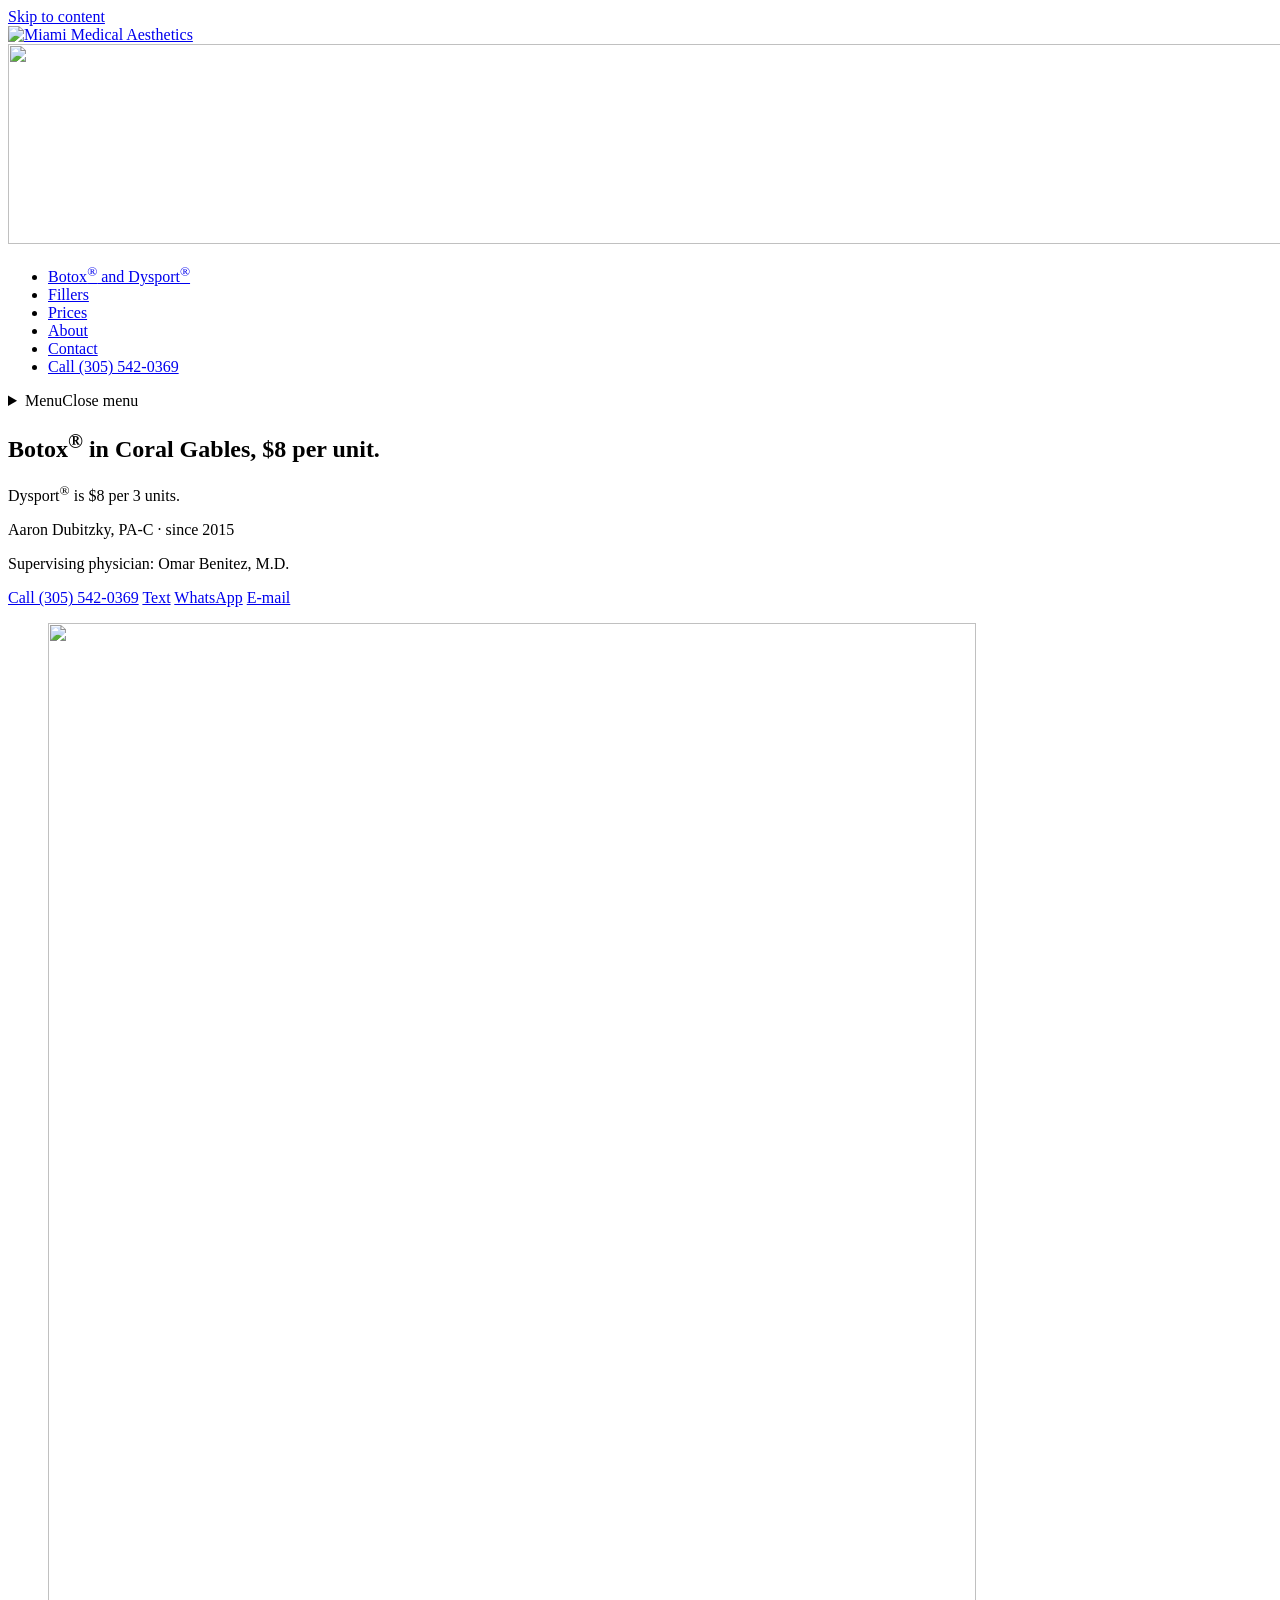
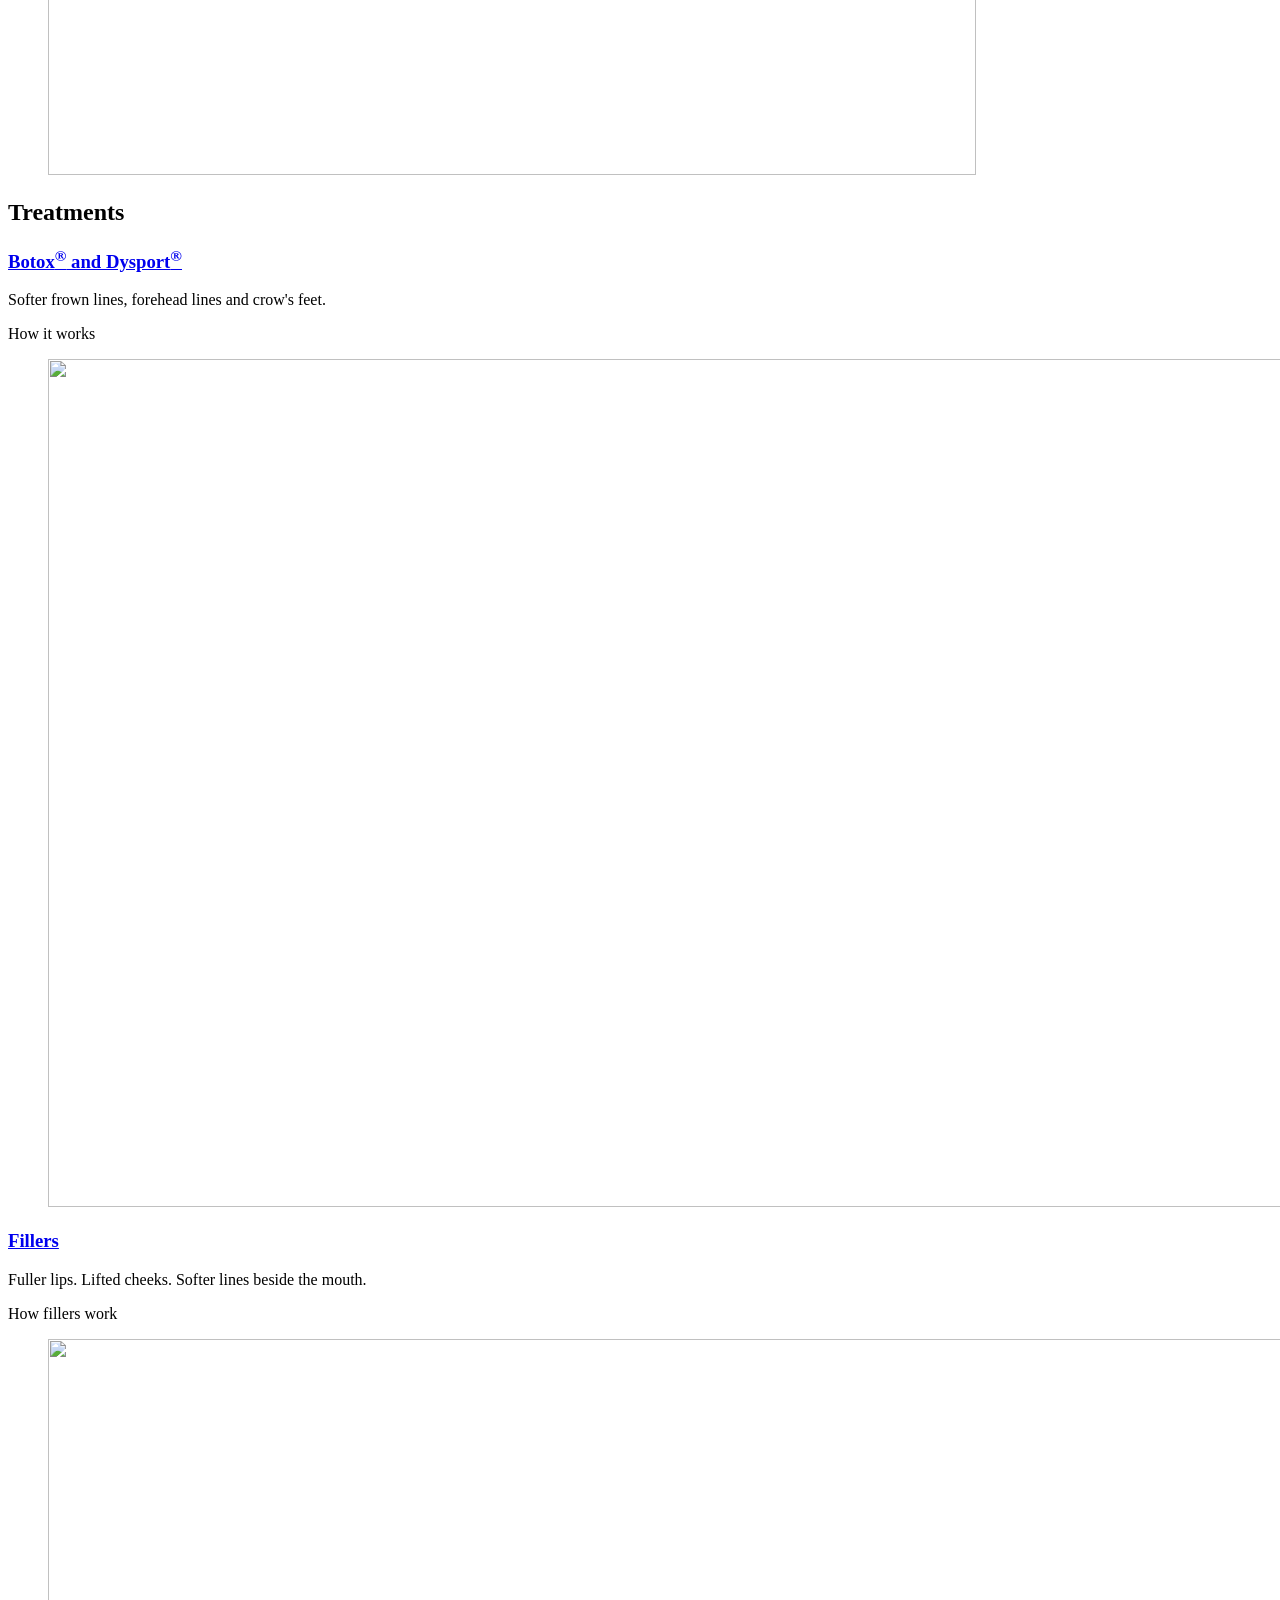
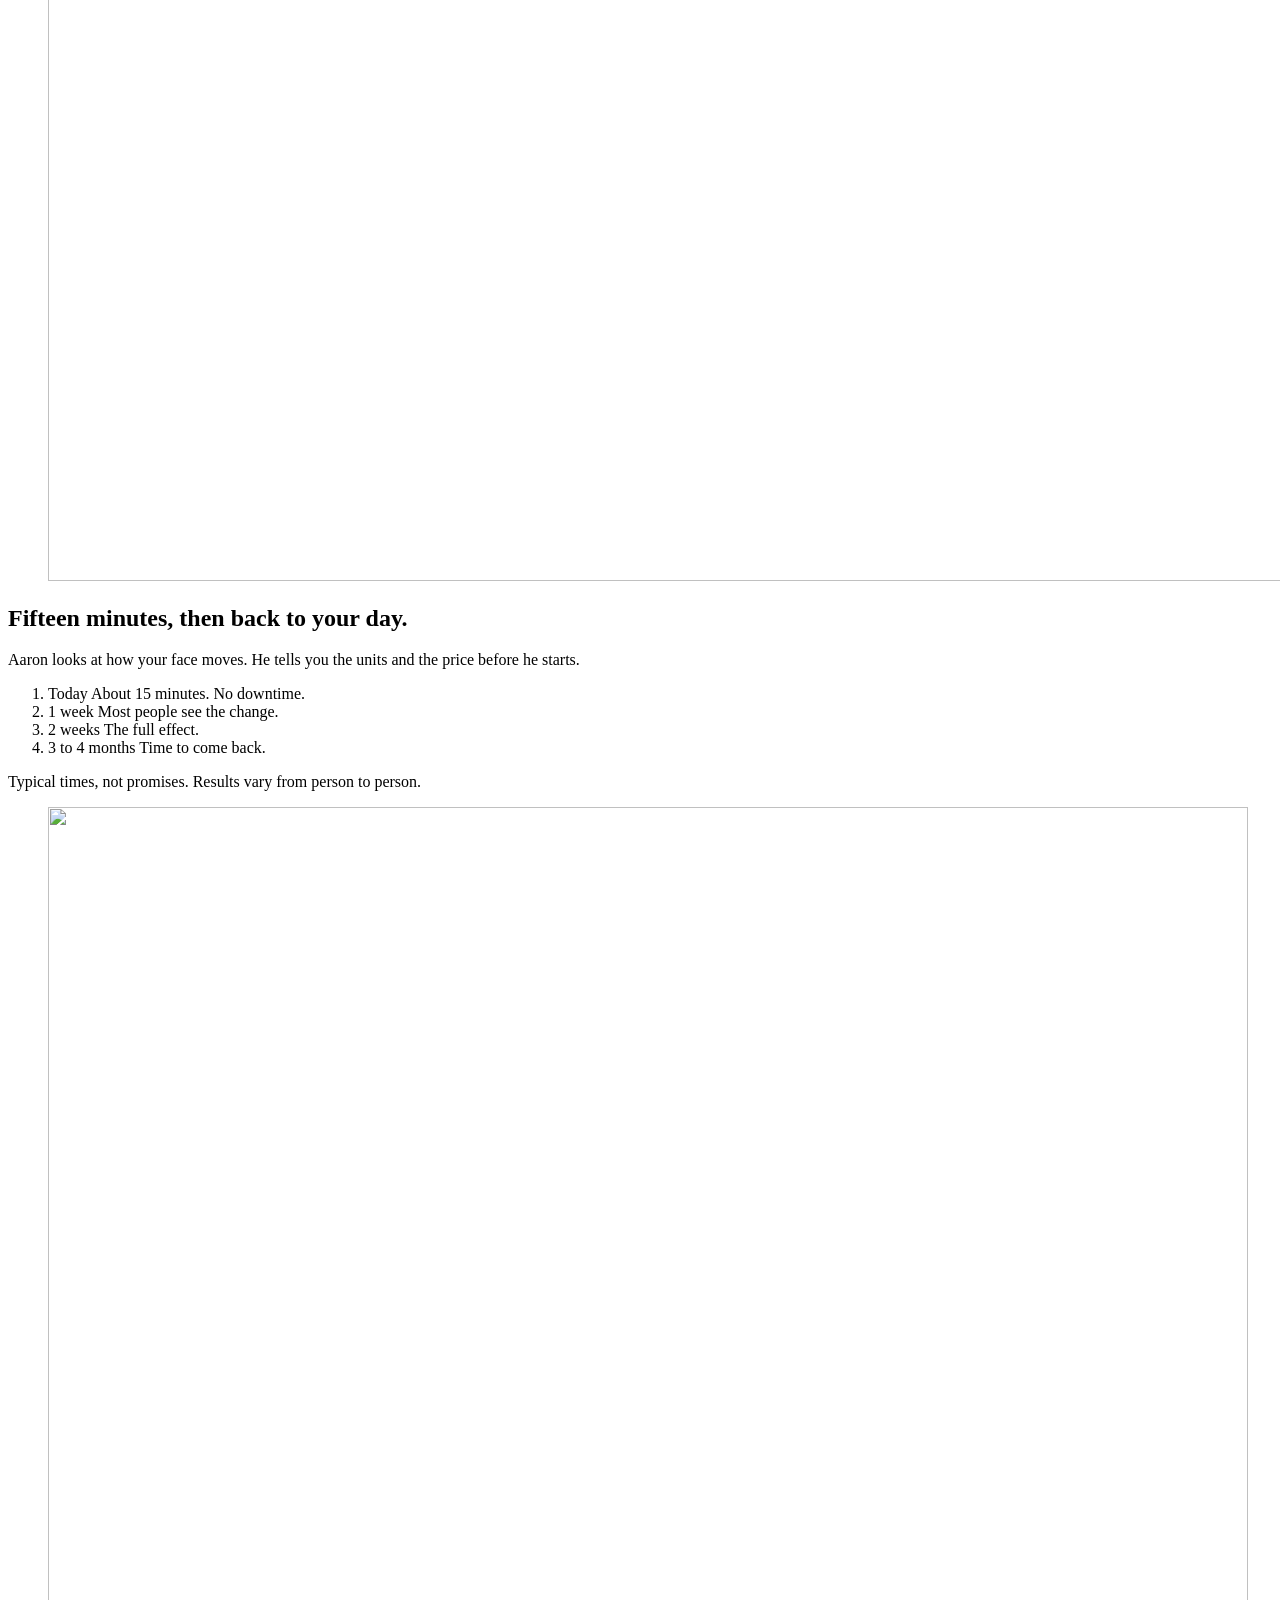
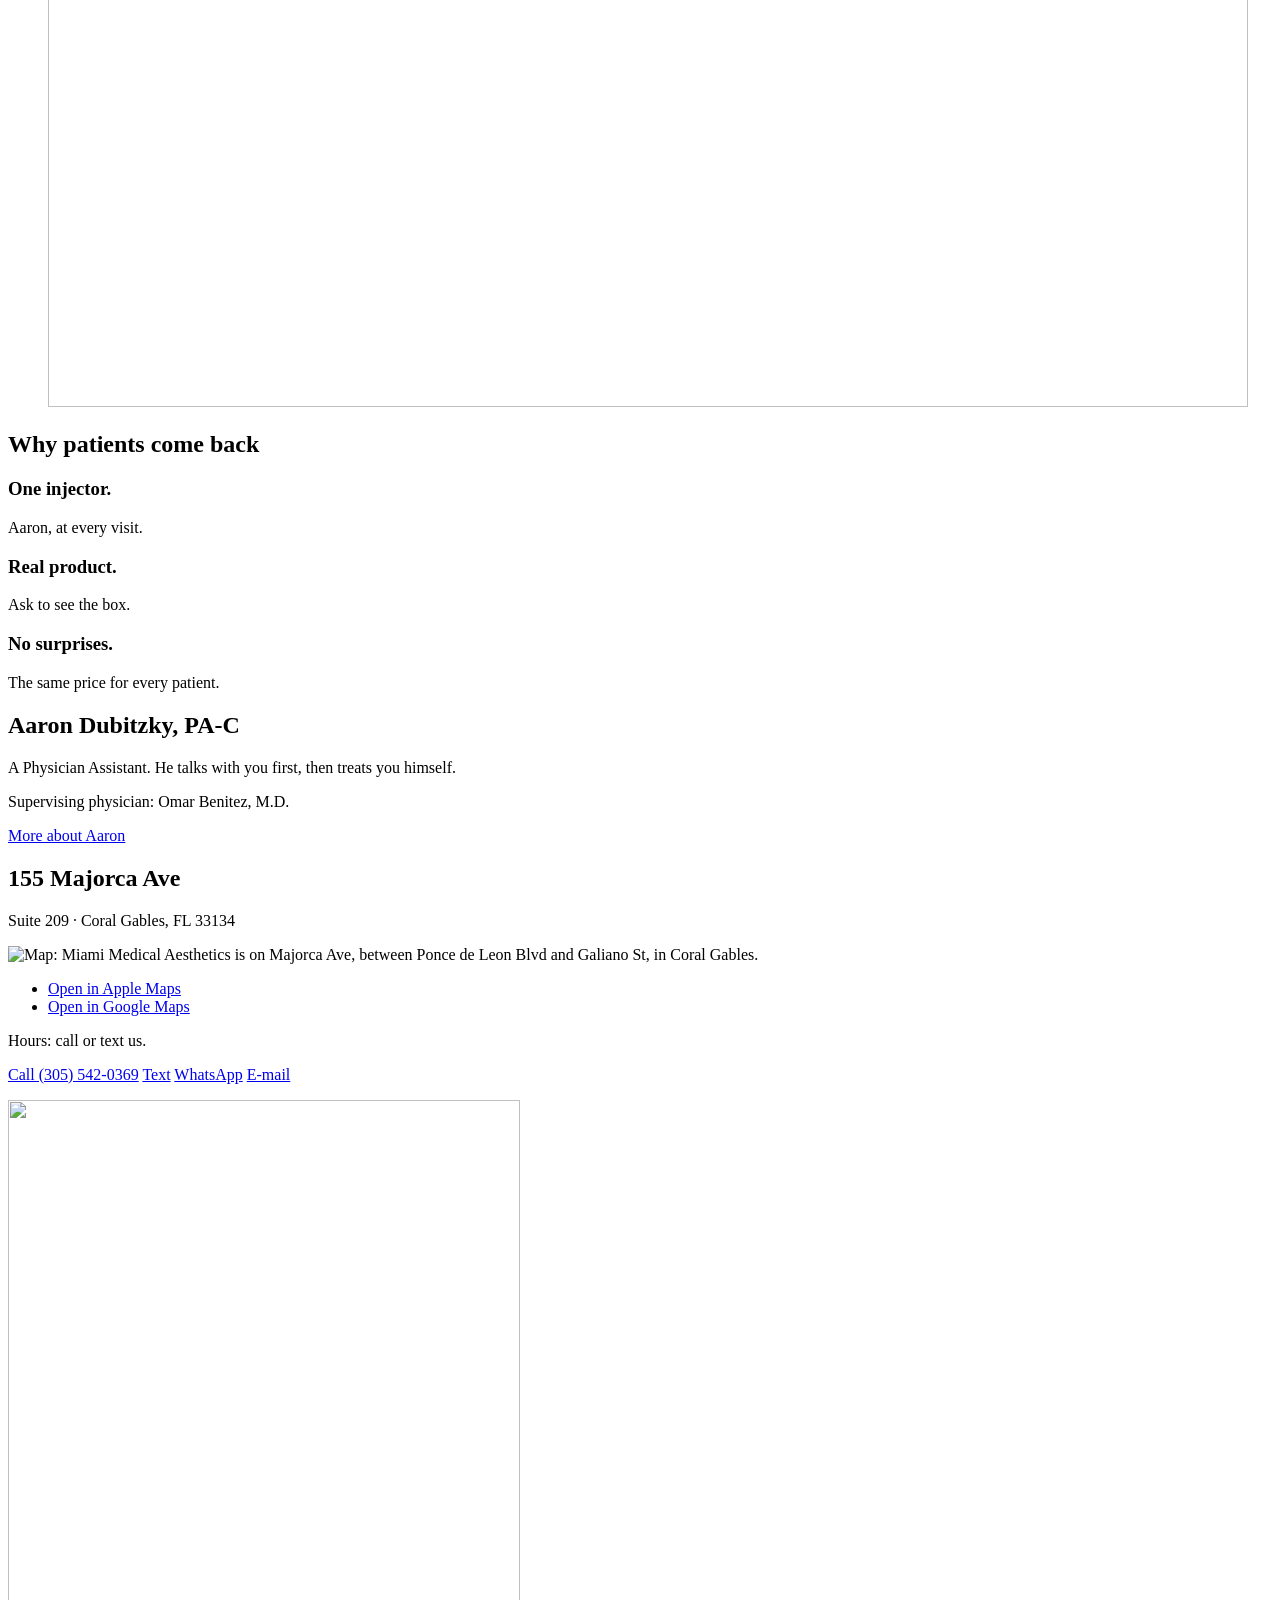
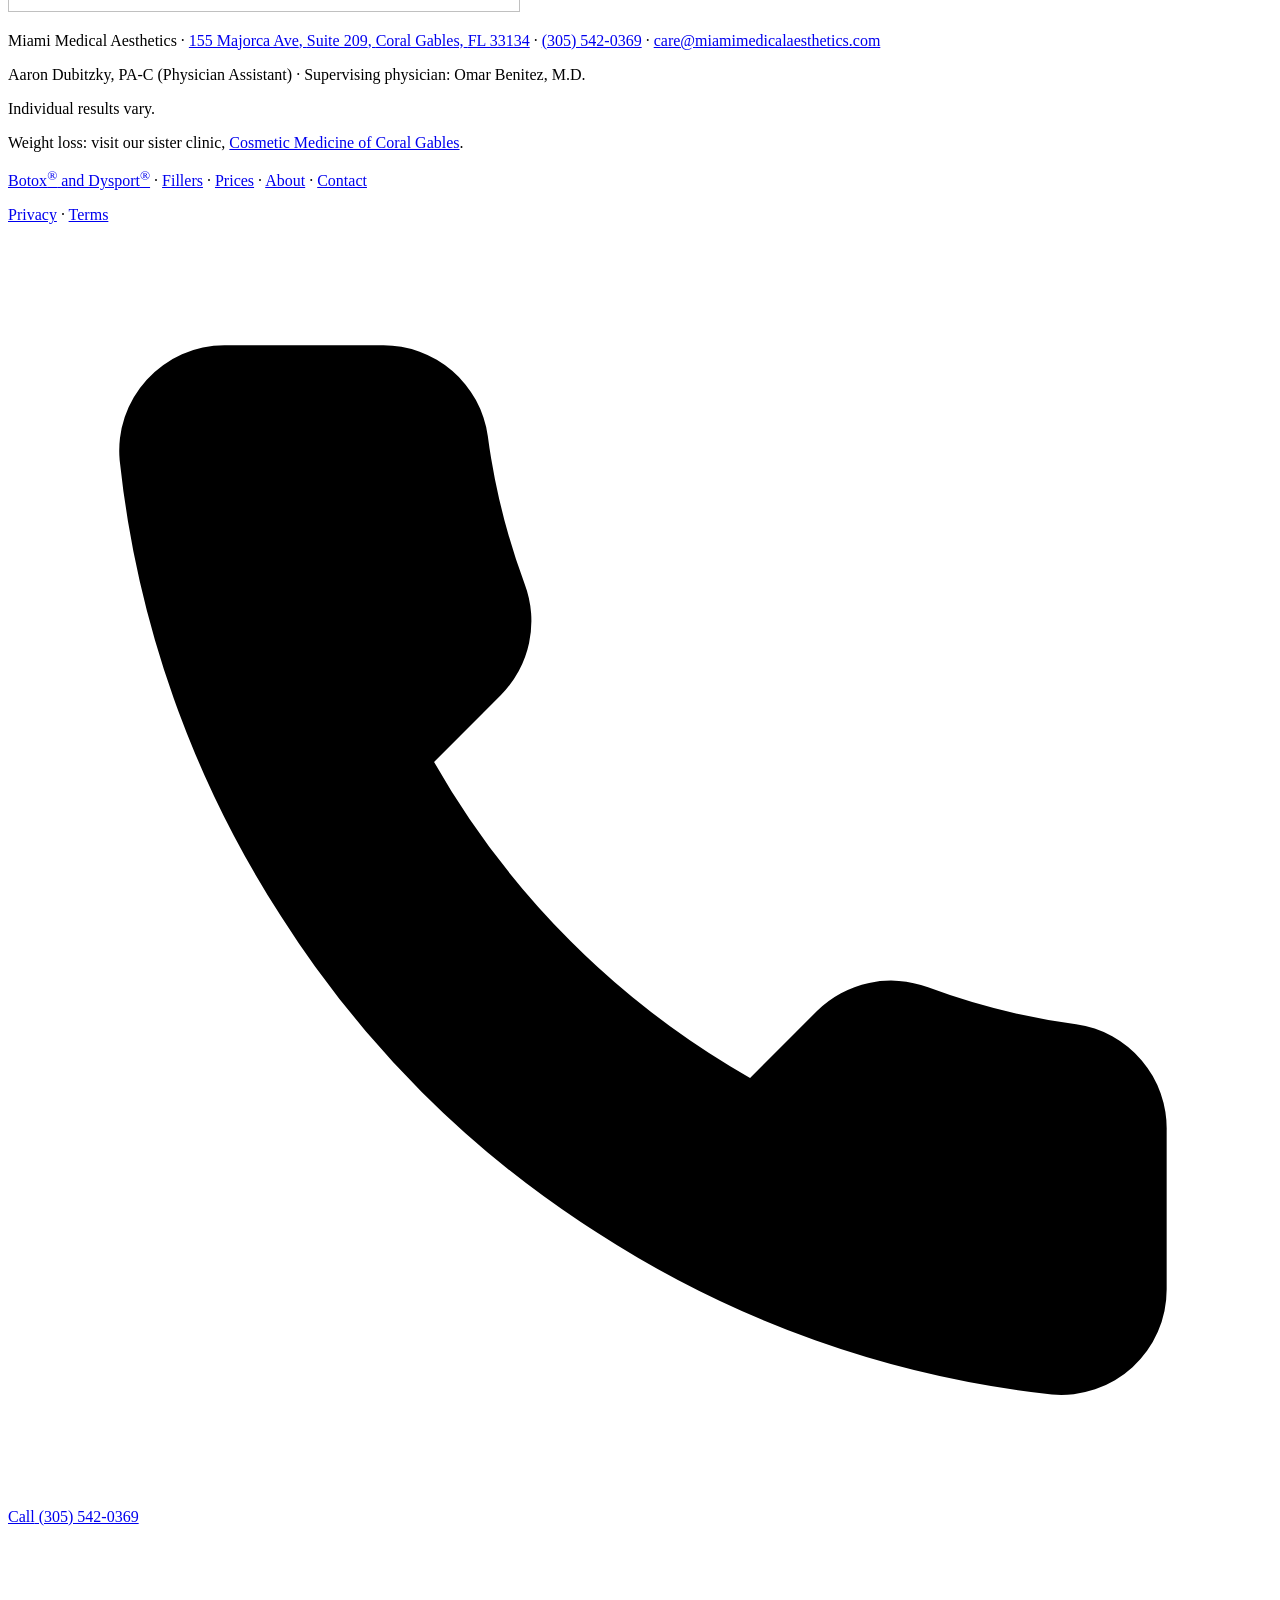
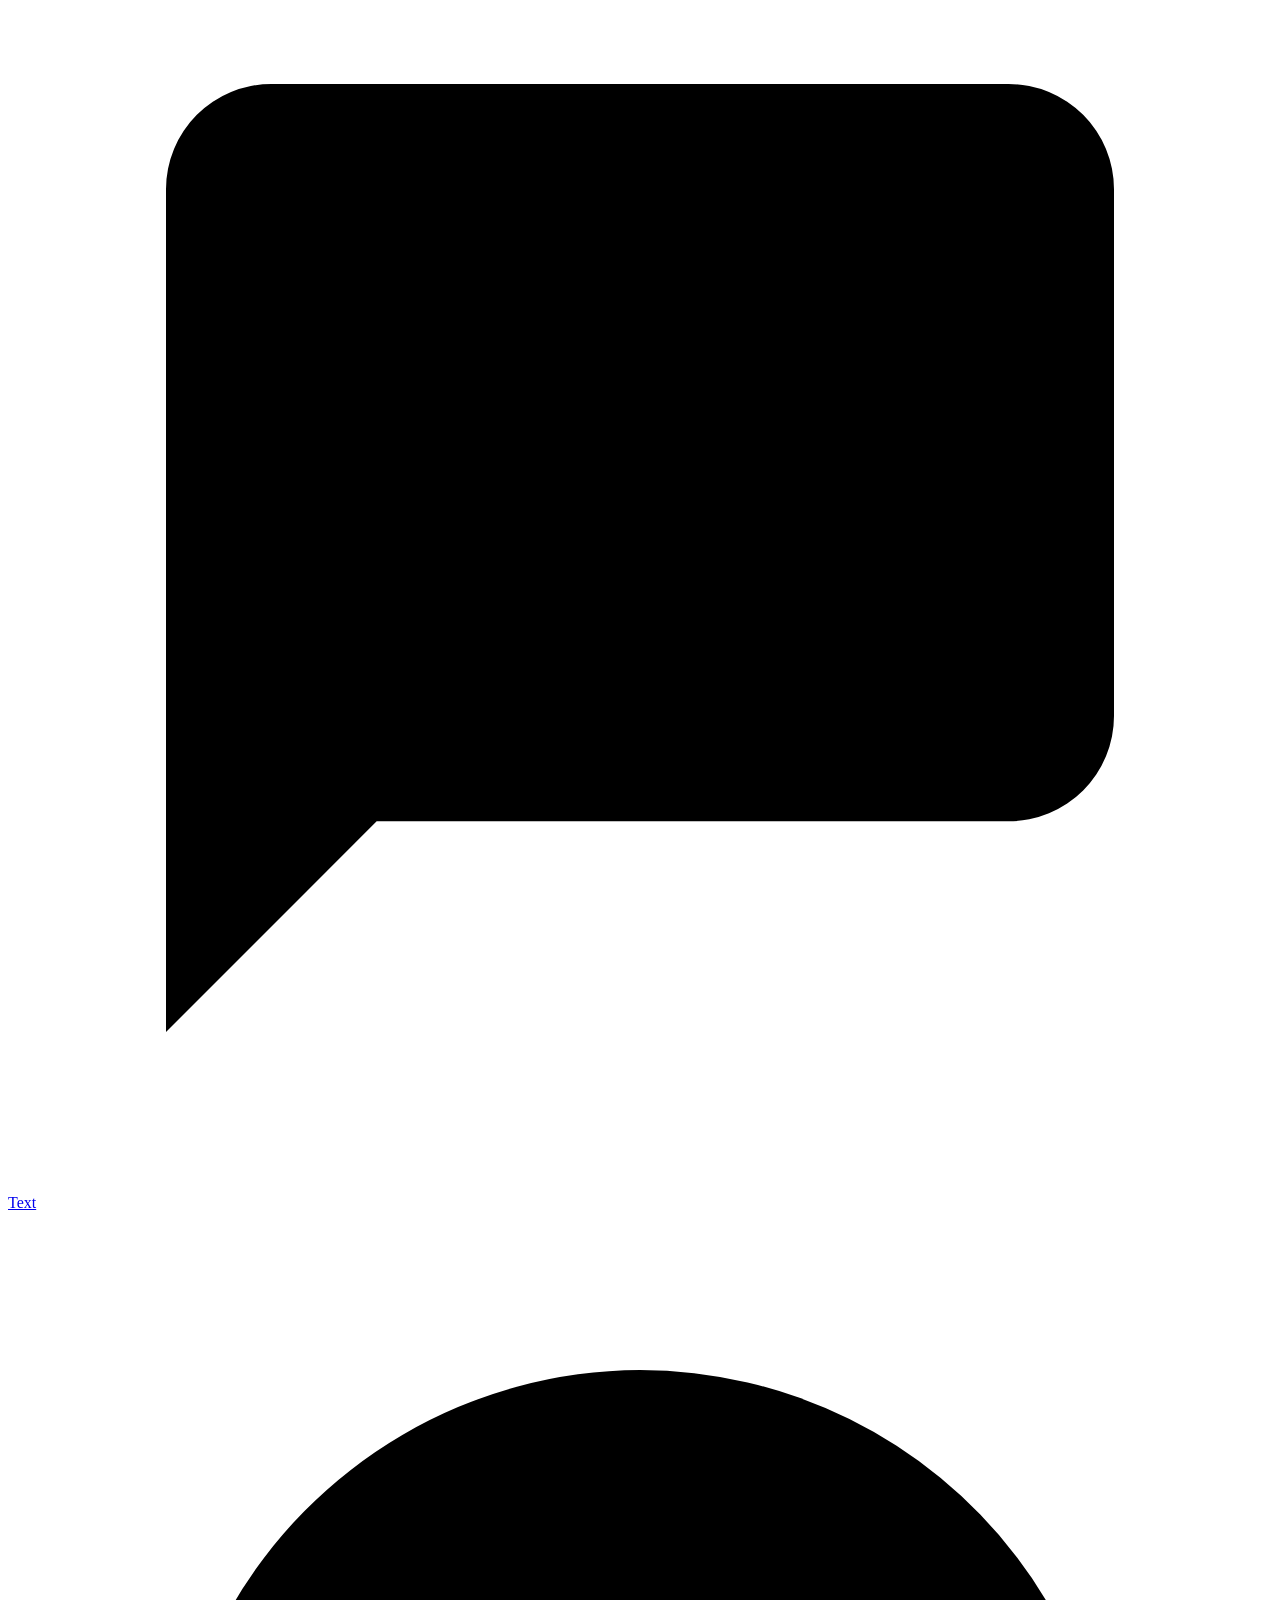
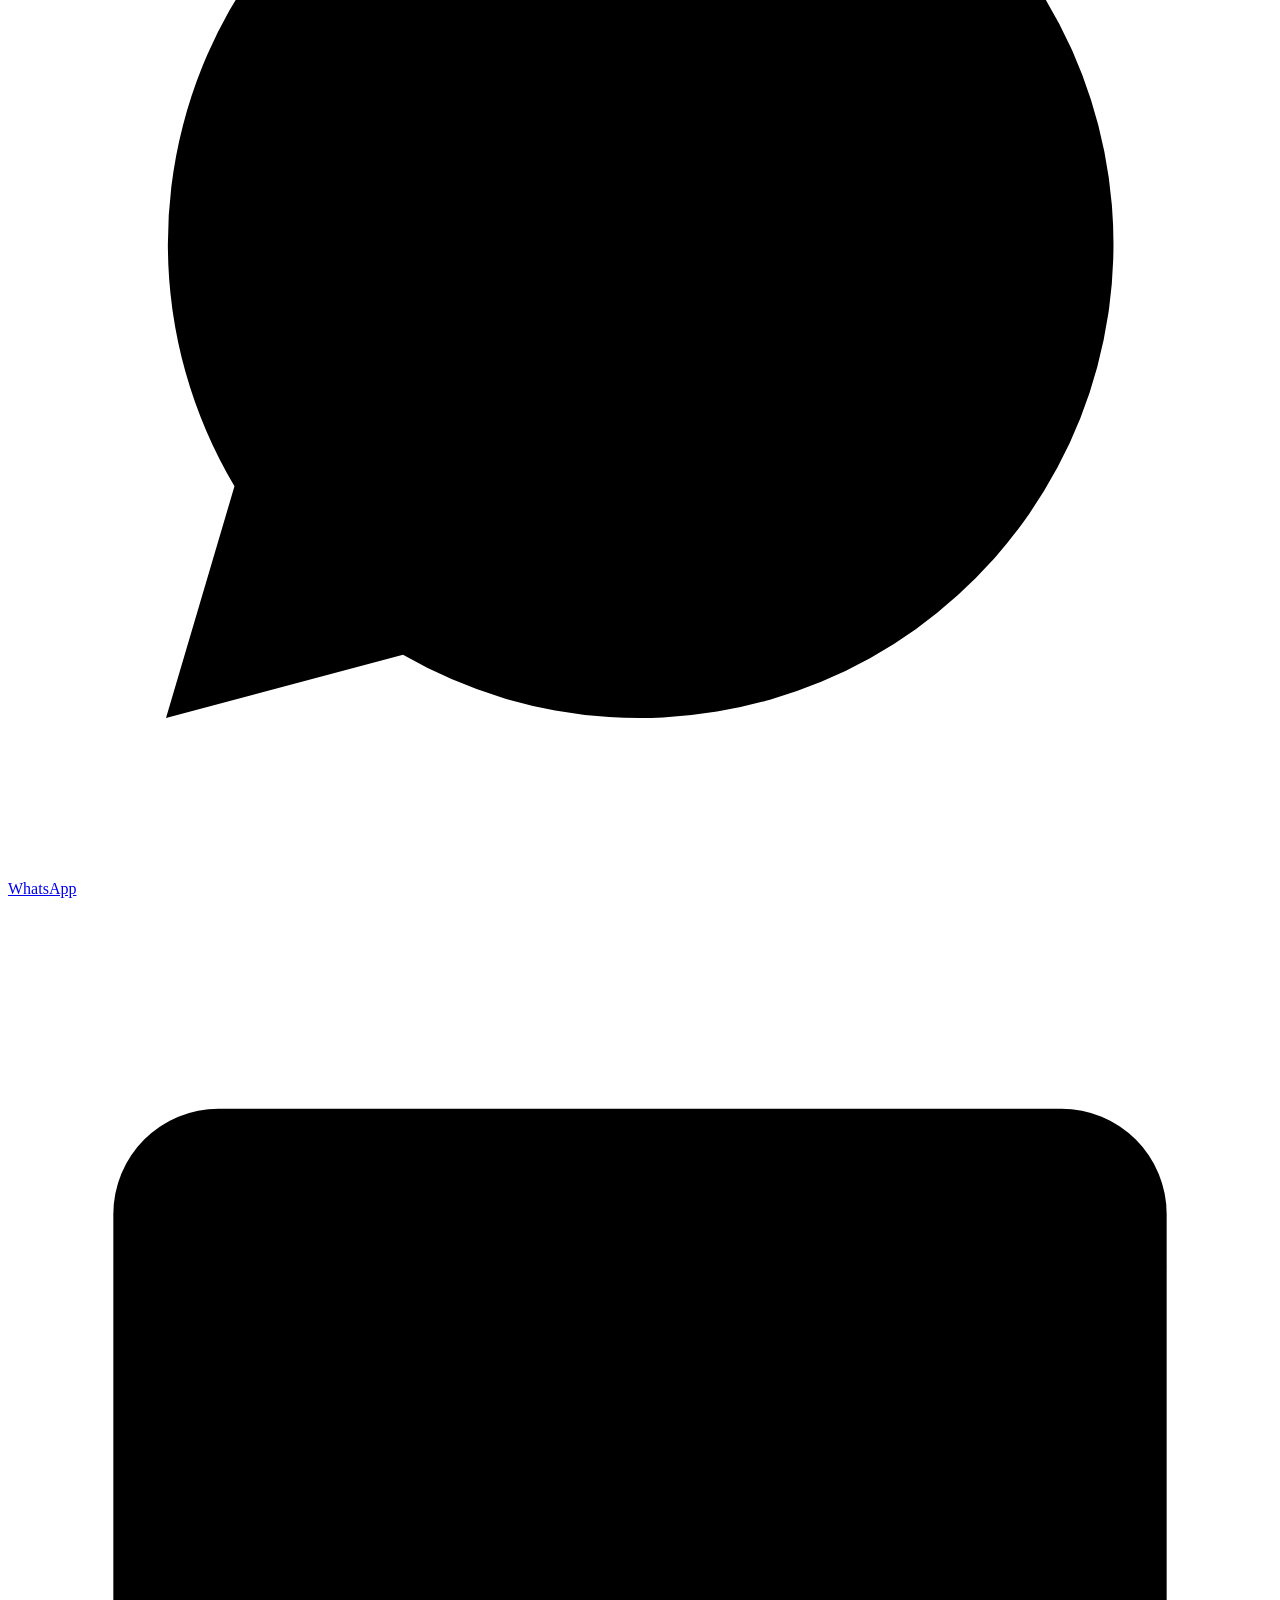
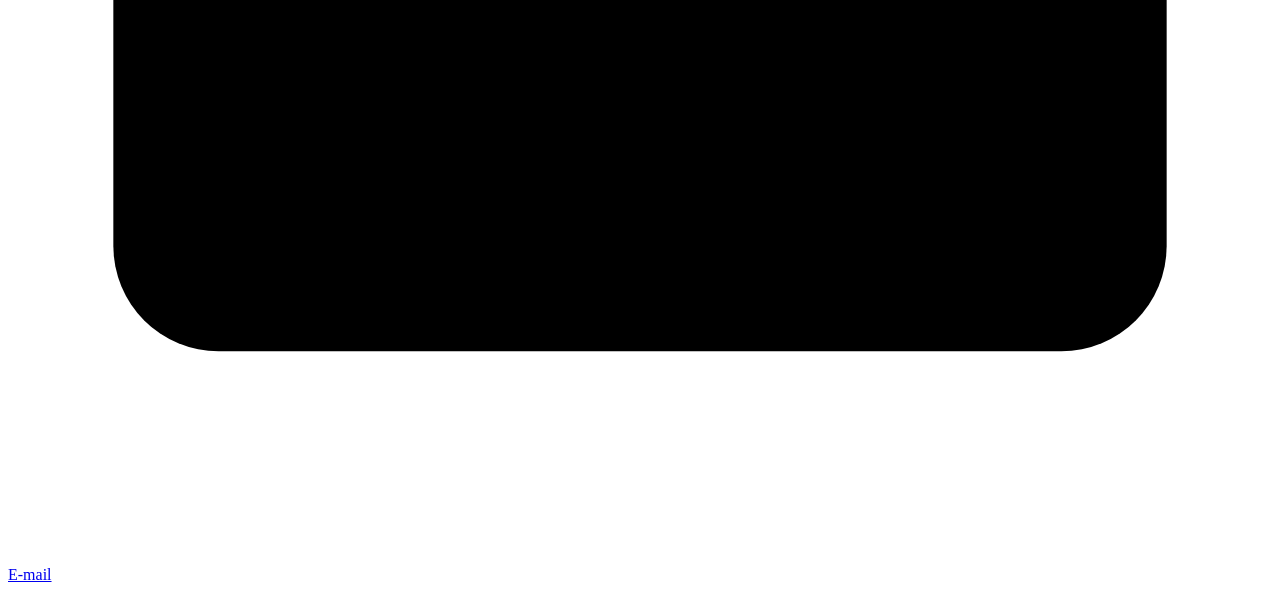
==== index.html @ eff6c353 "MMA site v3.5: private review copy (noindex)" ====
<!doctype html>
<html lang="en">
<head>
<meta charset="utf-8">
<meta name="viewport" content="width=device-width, initial-scale=1, viewport-fit=cover">
<meta name="robots" content="noindex, nofollow">
<title>Botox® in Coral Gables, $8 per unit · Miami Medical Aesthetics</title>
<meta name="description" content="Genuine Botox® and Dysport® in Coral Gables since 2015. Botox® $8 per unit, Dysport® $8 per 3 units. Call, text or WhatsApp (305) 542-0369.">
<meta property="og:type" content="website">
<meta property="og:site_name" content="Miami Medical Aesthetics">
<meta property="og:title" content="Botox® in Coral Gables, $8 per unit">
<meta property="og:description" content="Genuine Botox® and Dysport® in Coral Gables since 2015. Botox® $8 per unit, Dysport® $8 per 3 units. Call, text or WhatsApp (305) 542-0369.">
<meta property="og:url" content="https://lucid0467.github.io/mma/">
<meta property="og:image" content="https://lucid0467.github.io/mma/assets/mma-square-1080.png">
<meta property="og:image:width" content="1080">
<meta property="og:image:height" content="1080">
<meta property="og:image:alt" content="Miami Medical Aesthetics">
<meta name="twitter:card" content="summary">
<meta name="theme-color" content="#f5f5f7">
<meta name="color-scheme" content="light">
<meta name="apple-mobile-web-app-title" content="MMA">
<meta name="format-detection" content="telephone=no">
<link rel="icon" href="/mma/assets/favicon-32.png" sizes="32x32">
<link rel="icon" href="/mma/assets/favicon-16.png" sizes="16x16">
<link rel="apple-touch-icon" href="/mma/assets/apple-touch-icon.png">
<link rel="stylesheet" href="/mma/assets/site.css?v=4d1c6882">
<script>(function(d){d.className+=' js';setTimeout(function(){if(!window.MMA)d.classList.remove('js')},1200)})(document.documentElement)</script>
<script src="/mma/assets/site.js?v=c86e137c" defer></script>
<script type="application/ld+json">
{
  "@context": "https://schema.org",
  "@type": [
    "MedicalBusiness",
    "LocalBusiness"
  ],
  "name": "Miami Medical Aesthetics",
  "url": "https://lucid0467.github.io/mma/",
  "telephone": "+1-305-542-0369",
  "email": "care@miamimedicalaesthetics.com",
  "image": "https://lucid0467.github.io/mma/assets/mma-square-1080.png",
  "logo": "https://lucid0467.github.io/mma/assets/mma-square-1080.png",
  "hasMap": "https://www.google.com/maps/search/?api=1&query=155+Majorca+Ave+Suite+209%2C+Coral+Gables%2C+FL+33134",
  "address": {
    "@type": "PostalAddress",
    "streetAddress": "155 Majorca Ave, Suite 209",
    "addressLocality": "Coral Gables",
    "addressRegion": "FL",
    "postalCode": "33134",
    "addressCountry": "US"
  },
  "description": "Botox®, Dysport® and fillers in Coral Gables. Aaron Dubitzky, PA-C (Physician Assistant). Supervising physician: Omar Benitez, M.D.",
  "employee": [
    {
      "@type": "Person",
      "name": "Aaron Dubitzky",
      "honorificSuffix": "PA-C",
      "jobTitle": "Physician Assistant"
    }
  ],
  "makesOffer": [
    {
      "@type": "Offer",
      "name": "Botox®",
      "description": "Botox® $8 per unit",
      "priceSpecification": {
        "@type": "UnitPriceSpecification",
        "price": "8",
        "priceCurrency": "USD",
        "referenceQuantity": {
          "@type": "QuantitativeValue",
          "value": "1",
          "unitText": "unit"
        }
      }
    },
    {
      "@type": "Offer",
      "name": "Dysport®",
      "description": "Dysport® $8 per 3 units",
      "priceSpecification": {
        "@type": "UnitPriceSpecification",
        "price": "8",
        "priceCurrency": "USD",
        "referenceQuantity": {
          "@type": "QuantitativeValue",
          "value": "3",
          "unitText": "unit"
        }
      }
    }
  ]
}
</script>
</head>
<body>
<a class="skip" href="#main">Skip to content</a>
<div id="top-sentinel" aria-hidden="true"></div>
<header class="site-header">
  <div class="wrap">
    <a class="brand" href="/mma/" aria-label="Miami Medical Aesthetics, home">
      <img class="logo-on-light" src="/mma/assets/mma-wordmark-inline.svg" alt="Miami Medical Aesthetics" width="1600" height="200">
      <img class="logo-on-dark" src="/mma/assets/mma-wordmark-inline-white.svg" alt="" width="1600" height="200" loading="lazy">
    </a>
    <nav class="nav-desktop" aria-label="Pages">
      <ul>
        <li><a href="/mma/botox-dysport/"><span>Botox<sup class="reg">®</sup> and Dysport<sup class="reg">®</sup></span></a></li>
        <li><a href="/mma/fillers/"><span>Fillers</span></a></li>
        <li><a href="/mma/prices/"><span>Prices</span></a></li>
        <li><a href="/mma/about/"><span>About</span></a></li>
        <li><a href="/mma/contact/"><span>Contact</span></a></li>
        <li class="tel-li"><a class="tel" href="tel:+13055420369" data-goatcounter-click="cta-call">Call (305) 542-0369</a></li>
      </ul>
    </nav>
    <nav class="menu-nav" aria-label="Menu">
    <details class="menu">
      <summary><span class="burger" aria-hidden="true"><i></i><i></i></span><span class="m-open visually-hidden">Menu</span><span class="m-close visually-hidden">Close menu</span></summary>
      <ul class="sheet" role="list">
        <li style="--i:0"><a href="/mma/botox-dysport/">Botox<sup class="reg">®</sup> and Dysport<sup class="reg">®</sup></a></li>
        <li style="--i:1"><a href="/mma/fillers/">Fillers</a></li>
        <li style="--i:2"><a href="/mma/prices/">Prices</a></li>
        <li style="--i:3"><a href="/mma/about/">About</a></li>
        <li style="--i:4"><a href="/mma/contact/">Contact</a></li>
        <li class="sheet-call" style="--i:5"><p class="sheet-where">155 Majorca Ave, Suite 209 · <span class="nowrap">Coral Gables</span></p><a class="button" href="tel:+13055420369" data-goatcounter-click="cta-call">Call (305) 542-0369</a></li>
      </ul>
    </details>
    </nav>
  </div>
</header>
<main id="main" tabindex="-1">

<section class="hero" id="top">
  <div class="wrap">
    <div class="hero-row">
      <div class="hero-lead">
        <h1><span class="lead">Botox<sup class="reg">®</sup> in <span class="nowrap">Coral Gables,</span></span> <span class="price"><span class="amount">$8</span> <span class="per">per unit.</span></span></h1>
  <p class="sub">Dysport<sup class="reg">®</sup> is $8 per 3&nbsp;units.</p>
  <p class="who">Aaron Dubitzky, <span class="nowrap cred">PA-C</span> · <span class="nowrap">since 2015</span></p>
  <p class="small physician">Supervising physician: <span class="nowrap">Omar Benitez, M.D.</span></p>
  <p class="actions">
  <a class="button" href="tel:+13055420369" data-goatcounter-click="cta-call">Call (305) 542-0369</a>
  <a class="button ghost" href="sms:+13055420369" data-goatcounter-click="cta-text" aria-label="Text (305) 542-0369">Text</a>
  <a class="button ghost" href="https://wa.me/13055420369?text=Hi%2C%20I%20would%20like%20to%20book%20a%20visit%20at%20Miami%20Medical%20Aesthetics." data-goatcounter-click="cta-whatsapp" aria-label="WhatsApp (305) 542-0369">WhatsApp</a>
  <a class="button ghost" href="mailto:care@miamimedicalaesthetics.com" data-goatcounter-click="cta-email" aria-label="E-mail care@miamimedicalaesthetics.com">E-mail</a>
</p>
      </div>
      <figure class="hero-pic" aria-hidden="true"><img src="/mma/assets/pics/hero-a-928.webp" srcset="/mma/assets/pics/hero-a-928.webp 928w, /mma/assets/pics/hero-a-1400.webp 1400w" sizes="(min-width: 600px) 560px, 100vw" alt="" width="928" height="1152" decoding="async" fetchpriority="high"></figure>
    </div>
  </div>
</section>

<section class="band tiles" id="treatments">
  <div class="wrap">
    <h2 class="visually-hidden">Treatments</h2>
    <div class="tile-grid">
    <article class="tile link-tile rise">
      <div class="tile-body"><h3><a id="tile0-a" aria-labelledby="tile0-a tile0-more" href="/mma/botox-dysport/">Botox<sup class="reg">®</sup> and Dysport<sup class="reg">®</sup></a></h3>
  <p>Softer frown lines, forehead lines and crow's&nbsp;feet.</p><span class="pill-look" id="tile0-more" aria-hidden="true">How it works</span></div>
      <figure class="tile-pic" aria-hidden="true"><img src="/mma/assets/pics/tile-botox-1264.webp" srcset="/mma/assets/pics/tile-botox-1264.webp 1264w, /mma/assets/pics/tile-botox-2000.webp 2000w" sizes="(min-width: 1180px) 532px, (min-width: 600px) calc(50vw - 30px), calc(100vw - 40px)" alt="" width="1264" height="848" decoding="async" loading="lazy"></figure>
    </article><article class="tile link-tile rise dark">
      <div class="tile-body"><h3><a id="tile1-a" aria-labelledby="tile1-a tile1-more" href="/mma/fillers/">Fillers</a></h3>
  <p>Fuller lips. Lifted cheeks. Softer lines beside the&nbsp;mouth.</p><span class="pill-look" id="tile1-more" aria-hidden="true">How fillers work</span></div>
      <figure class="tile-pic" aria-hidden="true"><img src="/mma/assets/pics/tile-fillers-1264.webp" srcset="/mma/assets/pics/tile-fillers-1264.webp 1264w, /mma/assets/pics/tile-fillers-2000.webp 2000w" sizes="(min-width: 1180px) 532px, (min-width: 600px) calc(50vw - 30px), calc(100vw - 40px)" alt="" width="1264" height="842" decoding="async" loading="lazy"></figure>
    </article>
    </div>
  </div>
</section>

<section class="band white visit" id="visit">
  <div class="wrap">
    <div class="split">
      <h2 class="say"><span class="w" style="--w:0">Fifteen</span> <span class="w" style="--w:1">minutes,</span> <span class="w" style="--w:2">then</span> <span class="w" style="--w:3">back</span> <span class="w" style="--w:4">to</span> <span class="w" style="--w:5">your</span> <span class="w" style="--w:6">day.</span></h2>
      <div class="body"><p>Aaron looks at how your face moves. He tells you the units and the price before he&nbsp;starts.</p></div>
    </div>
    <ol class="timeline" role="list" data-in>
    <li><span class="when">Today</span> <span class="what">About 15 minutes. No downtime.</span></li>
    <li><span class="when">1 week</span> <span class="what">Most people see the change.</span></li>
    <li><span class="when">2 weeks</span> <span class="what">The full effect.</span></li>
    <li><span class="when">3&nbsp;to&nbsp;4 months</span> <span class="what">Time to come back.</span></li>
  </ol>
    <p class="small">Typical times, not promises. Results vary from person to&nbsp;person.</p>
  </div>
</section>

<section class="film" id="why" aria-labelledby="why-title">
  <div class="film-stage">
    <figure class="film-pic" aria-hidden="true"><img src="/mma/assets/pics/film-why-1200.webp" srcset="/mma/assets/pics/film-why-1200.webp 1200w, /mma/assets/pics/film-why-2048.webp 2048w" sizes="(orientation: portrait) 130vh, 100vw" alt="" width="1200" height="1200" decoding="async" loading="lazy"></figure>
    <div class="wrap film-text">
      <h2 id="why-title">Why patients come back</h2>
      <div class="film-lines"><div class="film-line" style="--n:0"><h3>One injector.</h3>
  <p>Aaron, at every&nbsp;visit.</p></div><div class="film-line" style="--n:1"><h3>Real product.</h3>
  <p>Ask to see the&nbsp;box.</p></div><div class="film-line" style="--n:2"><h3>No surprises.</h3>
  <p>The same price for every&nbsp;patient.</p></div></div>
    </div>
  </div>
</section>

<section class="band white aaron" id="aaron">
  <div class="wrap aaron-grid">
    
    <div class="aaron-text">
      <h2>Aaron Dubitzky, <span class="nowrap cred">PA-C</span></h2>
      <p>A Physician Assistant. He talks with you first, then treats you&nbsp;himself.</p>
  <p class="small">Supervising physician: <span class="nowrap">Omar Benitez, M.D.</span></p>
  <p class="more"><a href="/mma/about/">More about Aaron</a></p>
  <!-- data-placeholder="PHOTO_AARON": shown once the photo exists -->
  <!-- data-placeholder="PHOTO_SUITE": shown once the photo exists -->
    </div>
  </div>
</section>

<section class="band tile-band" id="find">
  <div class="wrap">
    <div class="tile dark">
      <div class="tile-body">
        <h2>155 Majorca Ave</h2>
  <p class="addr">Suite 209&nbsp;· <span class="nowrap">Coral Gables,</span> <span class="nowrap">FL 33134</span></p>
  <div class="place">
  <div class="place-pic"><img class="place-map" src="/mma/assets/pics/map-office-dark.svg" alt="Map: Miami Medical Aesthetics is on Majorca Ave, between Ponce de Leon Blvd and Galiano St, in Coral Gables." width="640" height="400" loading="lazy" decoding="async"><a class="place-tap" href="https://www.google.com/maps/search/?api=1&amp;query=155+Majorca+Ave+Suite+209%2C+Coral+Gables%2C+FL+33134" data-apple="https://maps.apple.com/?address=155+Majorca+Ave%2C+Suite+209%2C+Coral+Gables%2C+FL+33134" tabindex="-1" aria-hidden="true" data-goatcounter-click="map-picture"></a></div>
  <ul class="place-open" role="list">
    <li><a href="https://maps.apple.com/?address=155+Majorca+Ave%2C+Suite+209%2C+Coral+Gables%2C+FL+33134" data-goatcounter-click="map-apple">Open in Apple Maps</a></li>
    <li><a href="https://www.google.com/maps/search/?api=1&amp;query=155+Majorca+Ave+Suite+209%2C+Coral+Gables%2C+FL+33134" data-goatcounter-click="map-google">Open in Google Maps</a></li>
  </ul>
</div>
  <p class="hours" data-placeholder="HOURS">Hours: call or text&nbsp;us.</p>
  <p class="actions">
  <a class="button" href="tel:+13055420369" data-goatcounter-click="cta-call">Call (305) 542-0369</a>
  <a class="button ghost" href="sms:+13055420369" data-goatcounter-click="cta-text" aria-label="Text (305) 542-0369">Text</a>
  <a class="button ghost" href="https://wa.me/13055420369?text=Hi%2C%20I%20would%20like%20to%20book%20a%20visit%20at%20Miami%20Medical%20Aesthetics." data-goatcounter-click="cta-whatsapp" aria-label="WhatsApp (305) 542-0369">WhatsApp</a>
  <a class="button ghost" href="mailto:care@miamimedicalaesthetics.com" data-goatcounter-click="cta-email" aria-label="E-mail care@miamimedicalaesthetics.com">E-mail</a>
</p>
      </div>
    </div>
  </div>
</section>

</main>
<footer class="site-footer">
  <div class="wrap">
    <img class="foot-mark" src="/mma/assets/mma-monogram.svg" alt="" width="512" height="512">
    <div class="foot-text">
      <p><span class="fact">Miami Medical Aesthetics</span><span class="sep">&nbsp;· </span><span class="fact"><a href="/mma/contact/#card-where"><span class="nowrap">155 Majorca Ave</span>, <span class="nowrap">Suite 209</span>, <span class="nowrap">Coral Gables,</span> <span class="nowrap">FL 33134</span></a></span><span class="sep brk">&nbsp;· </span><span class="fact"><a class="nowrap" href="tel:+13055420369">(305) 542-0369</a></span><span class="sep">&nbsp;· </span><span class="fact"><a href="mailto:care@miamimedicalaesthetics.com">care@<wbr>miamimedicalaesthetics.com</a></span></p>
  <p><span class="fact">Aaron Dubitzky, PA-C (Physician Assistant)</span><span class="sep">&nbsp;· </span><span class="fact">Supervising physician: <span class="nowrap">Omar Benitez, M.D.</span></span></p>
  <p>Individual results vary.</p>
  <p>Weight loss: visit our sister clinic, <a class="nowrap" href="https://www.reimaginecosmetics.com/">Cosmetic Medicine of Coral Gables</a>.</p>
  <p class="foot-pages"><a href="/mma/botox-dysport/">Botox<sup class="reg">®</sup> and Dysport<sup class="reg">®</sup></a><span class="dot">&nbsp;· </span><a href="/mma/fillers/">Fillers</a><span class="dot">&nbsp;· </span><a href="/mma/prices/">Prices</a><span class="dot">&nbsp;· </span><a href="/mma/about/">About</a><span class="dot">&nbsp;· </span><a href="/mma/contact/">Contact</a></p>
  <p><a href="/mma/privacy/">Privacy</a>&nbsp;· <a href="/mma/terms/">Terms</a></p>
    </div>
  </div>
</footer>
<nav class="contact-bar" aria-label="Contact Miami Medical Aesthetics">
  <a href="tel:+13055420369" data-goatcounter-click="cta-call" aria-label="Call (305) 542-0369"><svg viewBox="0 0 24 24" aria-hidden="true"><path d="M22 16.92v3a2 2 0 0 1-2.18 2 19.79 19.79 0 0 1-8.63-3.07 19.5 19.5 0 0 1-6-6 19.79 19.79 0 0 1-3.07-8.67A2 2 0 0 1 4.11 2h3a2 2 0 0 1 2 1.72 12.84 12.84 0 0 0 .7 2.81 2 2 0 0 1-.45 2.11L8.09 9.91a16 16 0 0 0 6 6l1.27-1.27a2 2 0 0 1 2.11-.45 12.84 12.84 0 0 0 2.81.7A2 2 0 0 1 22 16.92z"/></svg><span>Call<span class="bar-num"> (305) 542-0369</span></span></a>
  <a href="sms:+13055420369" data-goatcounter-click="cta-text" aria-label="Text (305) 542-0369"><svg viewBox="0 0 24 24" aria-hidden="true"><path d="M21 15a2 2 0 0 1-2 2H7l-4 4V5a2 2 0 0 1 2-2h14a2 2 0 0 1 2 2z"/></svg><span>Text</span></a>
  <a href="https://wa.me/13055420369?text=Hi%2C%20I%20would%20like%20to%20book%20a%20visit%20at%20Miami%20Medical%20Aesthetics." data-goatcounter-click="cta-whatsapp" aria-label="WhatsApp (305) 542-0369"><svg viewBox="0 0 24 24" aria-hidden="true"><path d="M12 3a9 9 0 0 0-7.7 13.6L3 21l4.5-1.2A9 9 0 1 0 12 3z"/><g transform="translate(7 7) scale(0.42)"><path vector-effect="non-scaling-stroke" d="M22 16.92v3a2 2 0 0 1-2.18 2 19.79 19.79 0 0 1-8.63-3.07 19.5 19.5 0 0 1-6-6 19.79 19.79 0 0 1-3.07-8.67A2 2 0 0 1 4.11 2h3a2 2 0 0 1 2 1.72 12.84 12.84 0 0 0 .7 2.81 2 2 0 0 1-.45 2.11L8.09 9.91a16 16 0 0 0 6 6l1.27-1.27a2 2 0 0 1 2.11-.45 12.84 12.84 0 0 0 2.81.7A2 2 0 0 1 22 16.92z"/></g></svg><span>WhatsApp</span></a>
  <a href="mailto:care@miamimedicalaesthetics.com" data-goatcounter-click="cta-email" aria-label="E-mail care@miamimedicalaesthetics.com"><svg viewBox="0 0 24 24" aria-hidden="true"><rect x="2" y="4" width="20" height="16" rx="2"/><path d="m22 7-8.97 5.7a1.94 1.94 0 0 1-2.06 0L2 7"/></svg><span>E-mail</span></a>
</nav>
<!-- cookieless counts: GoatCounter beacon off until the site code is set in build/build.py (GOATCOUNTER_SITE) -->
</body>
</html>
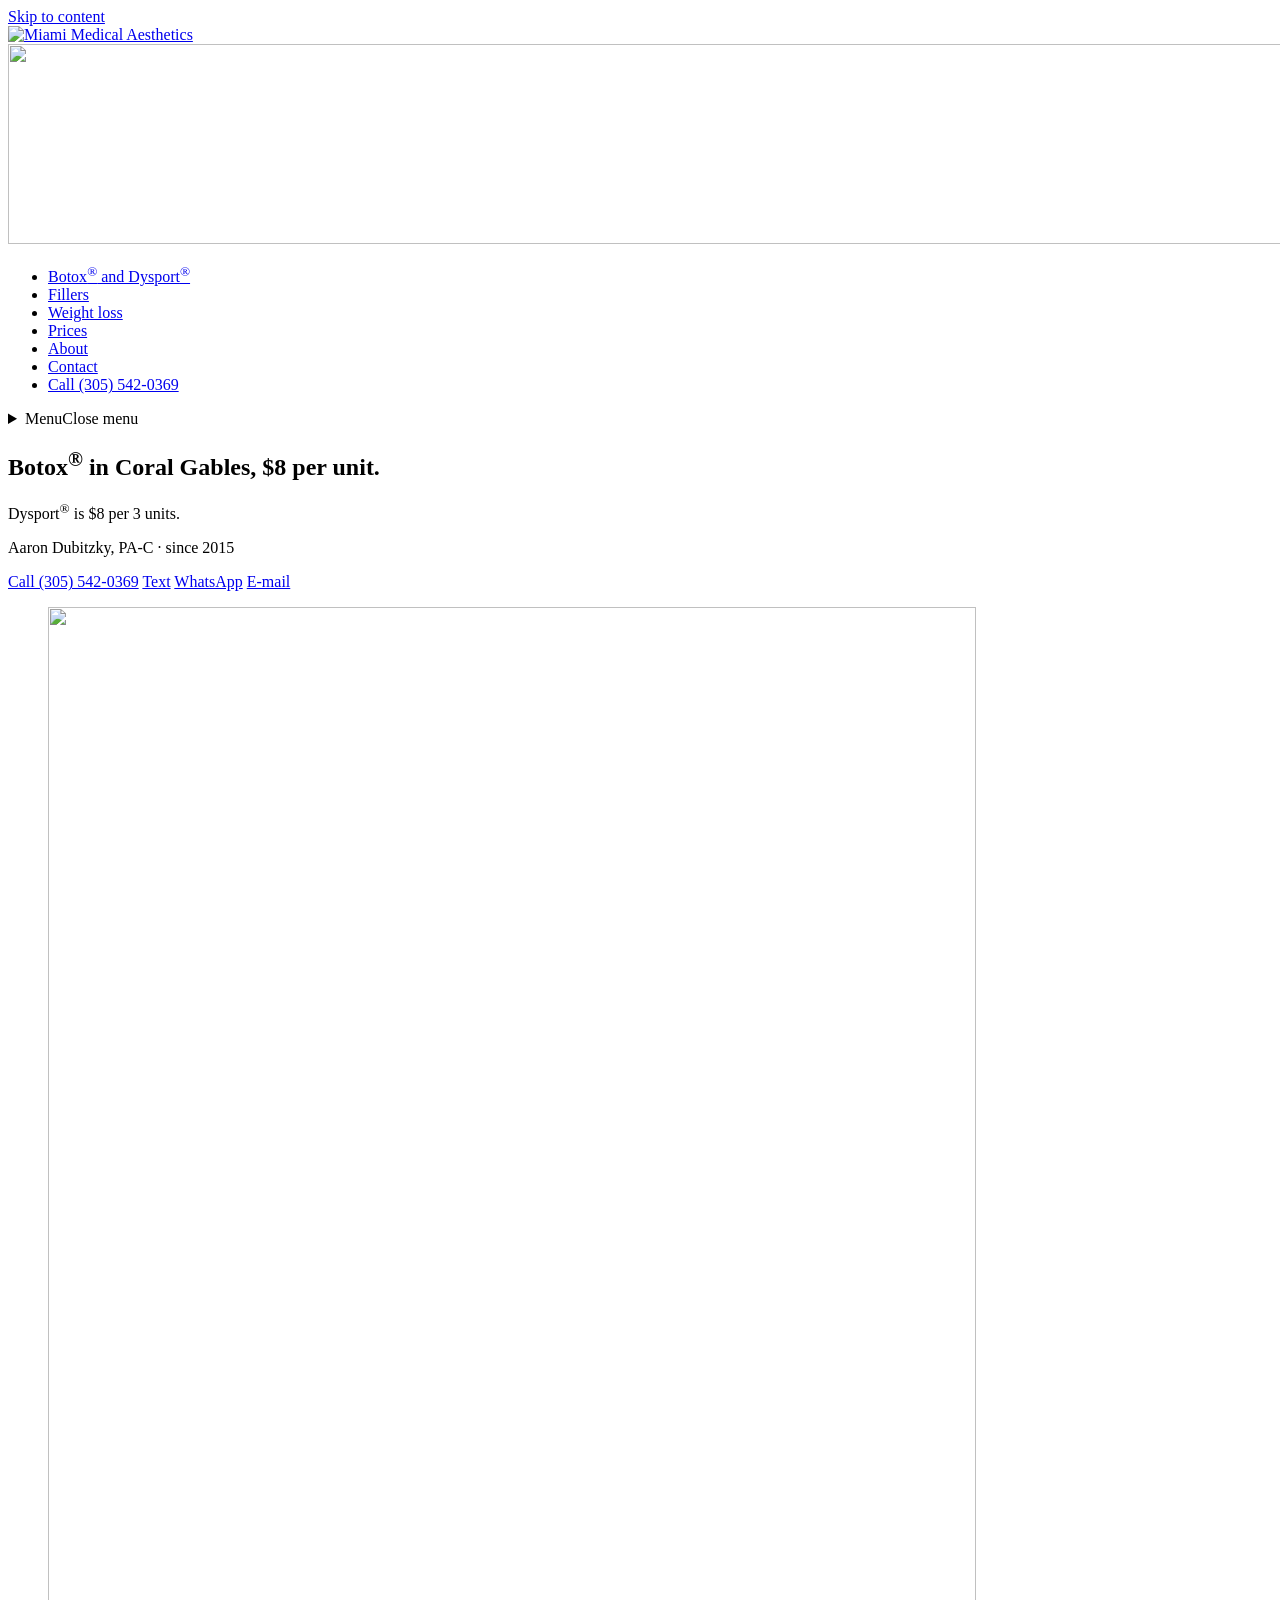
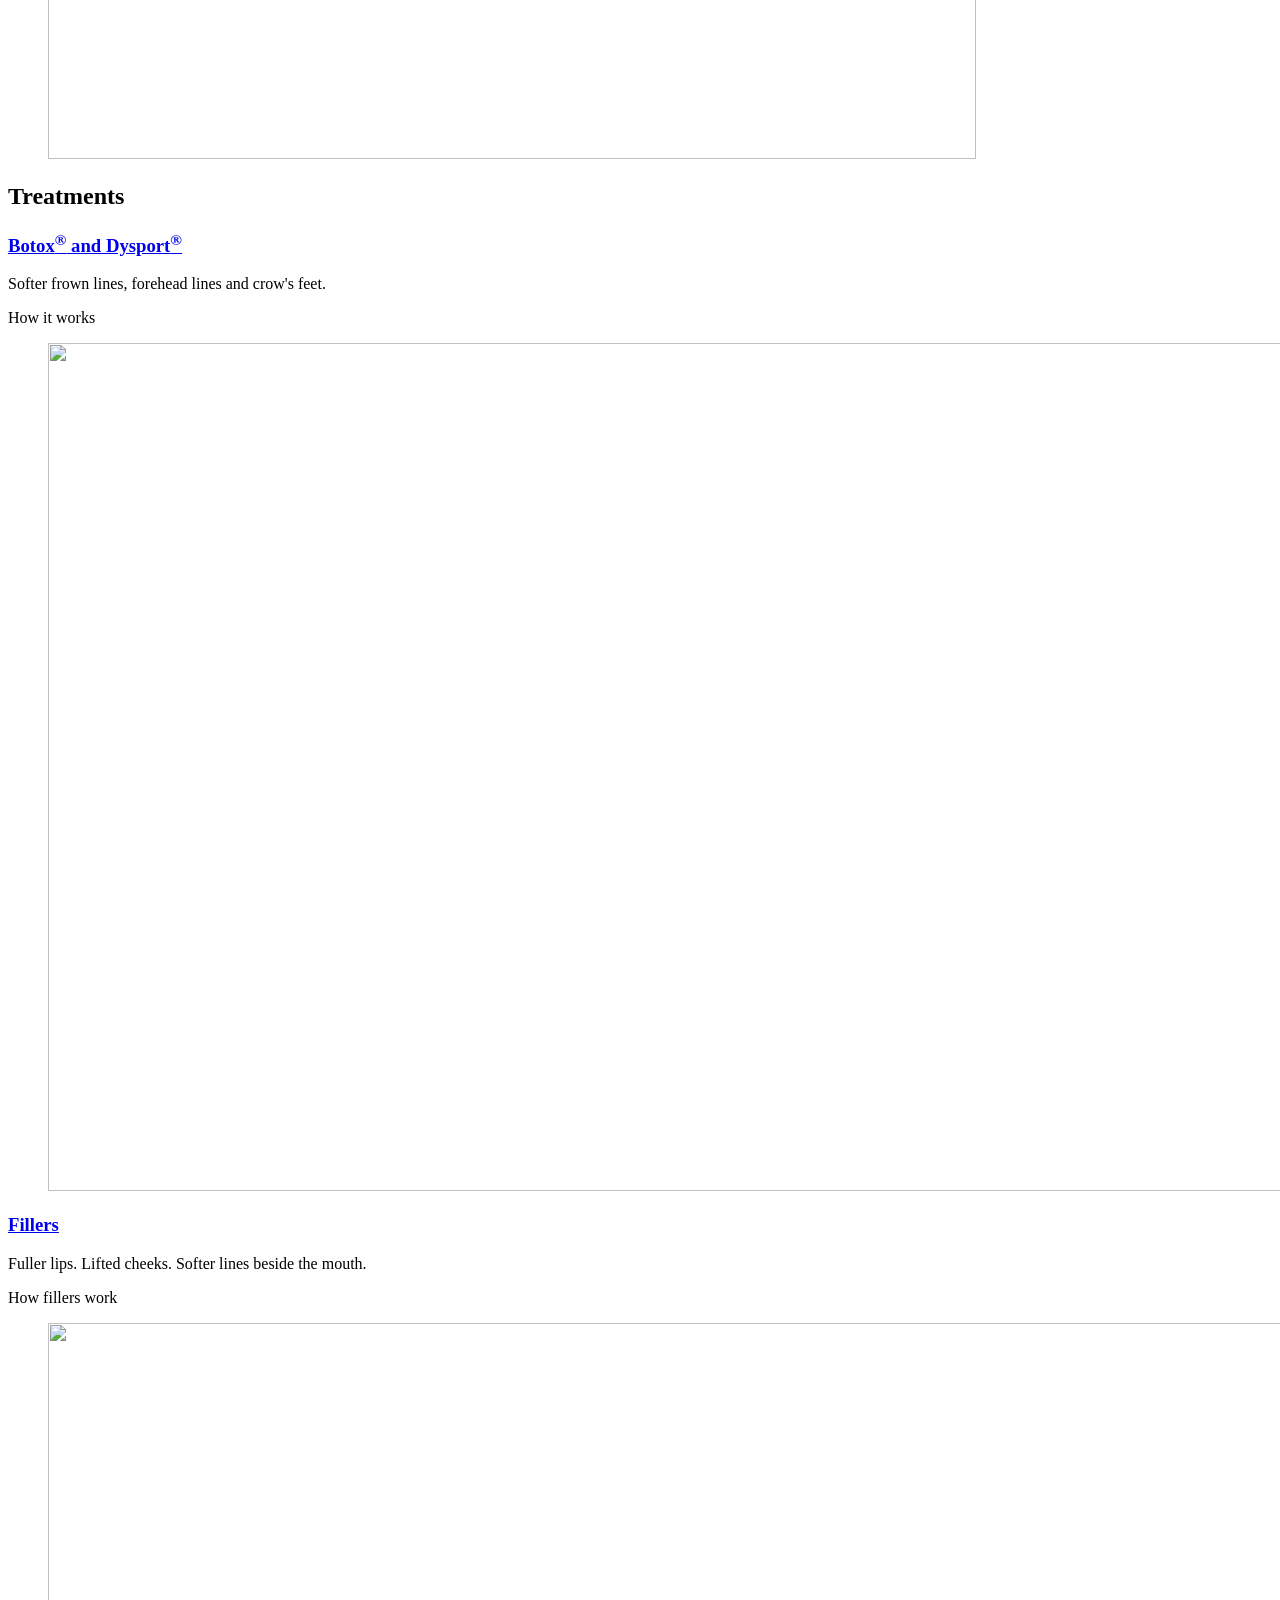
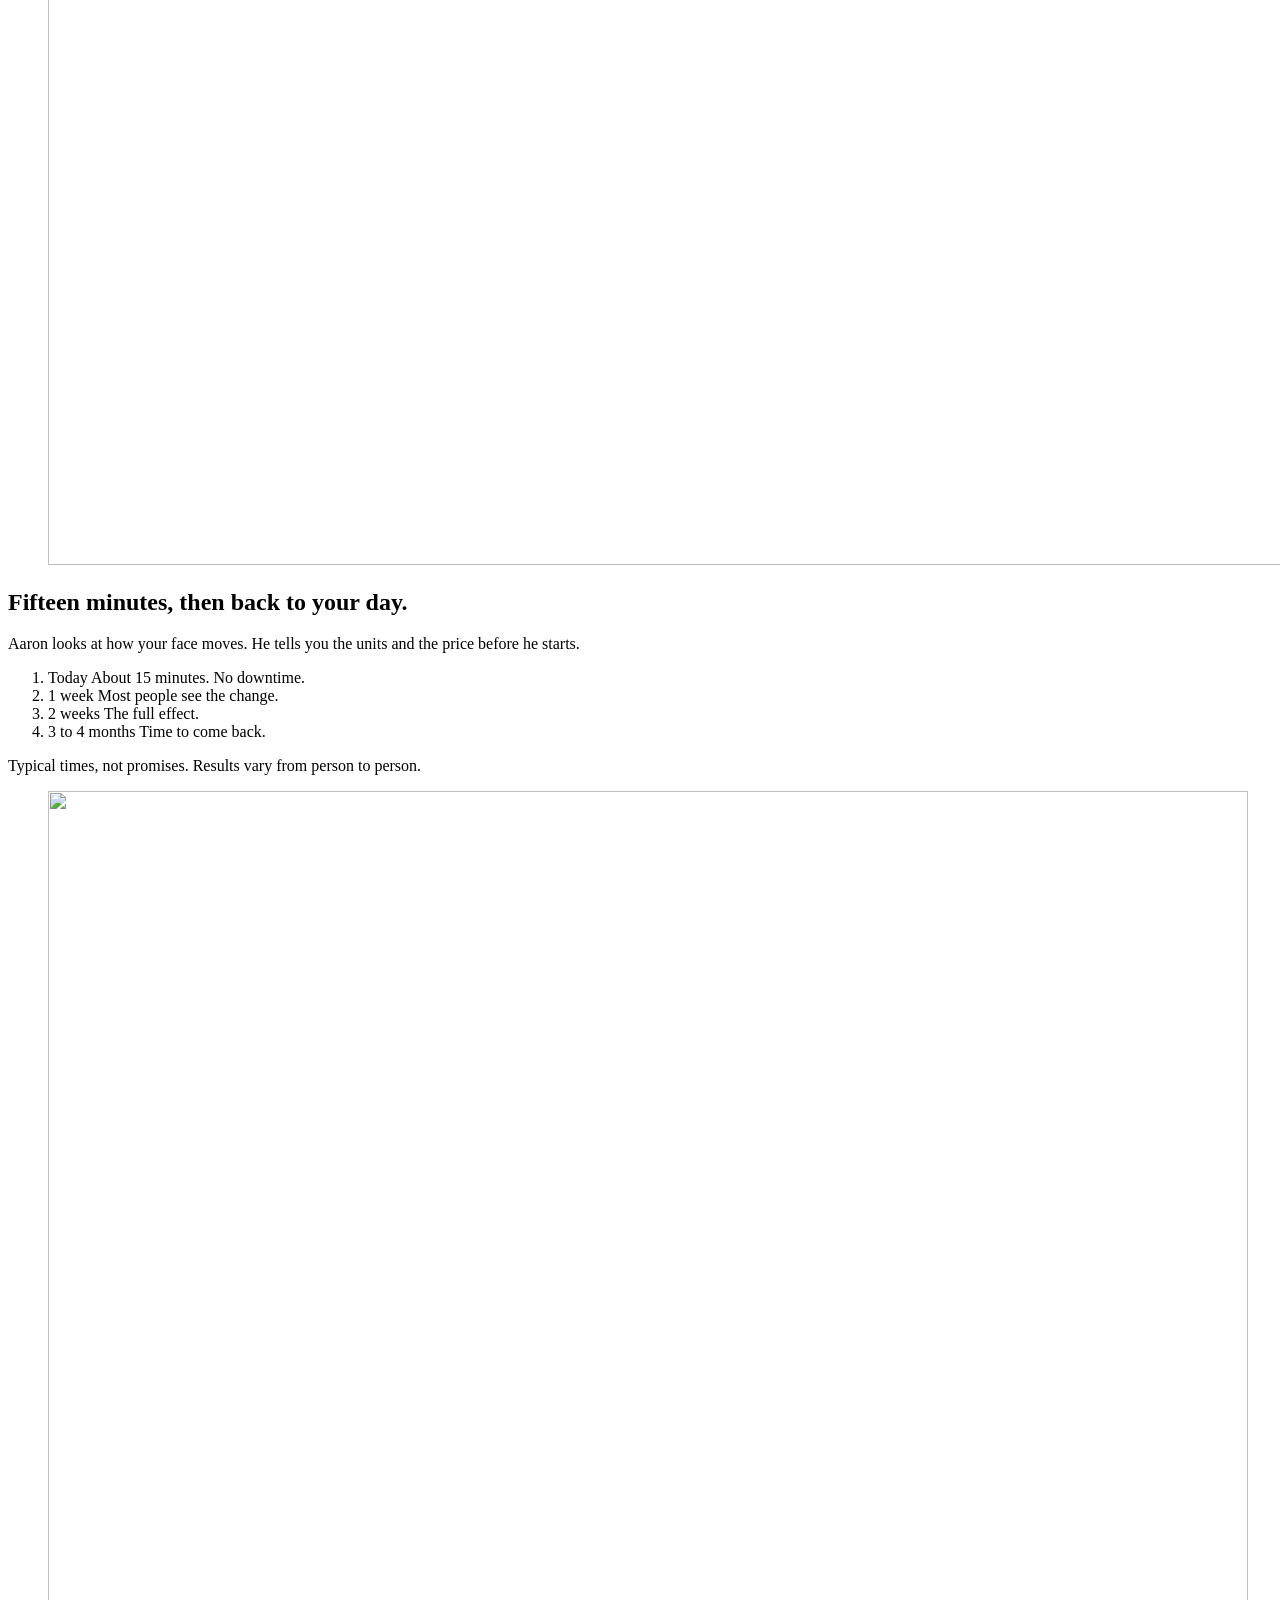
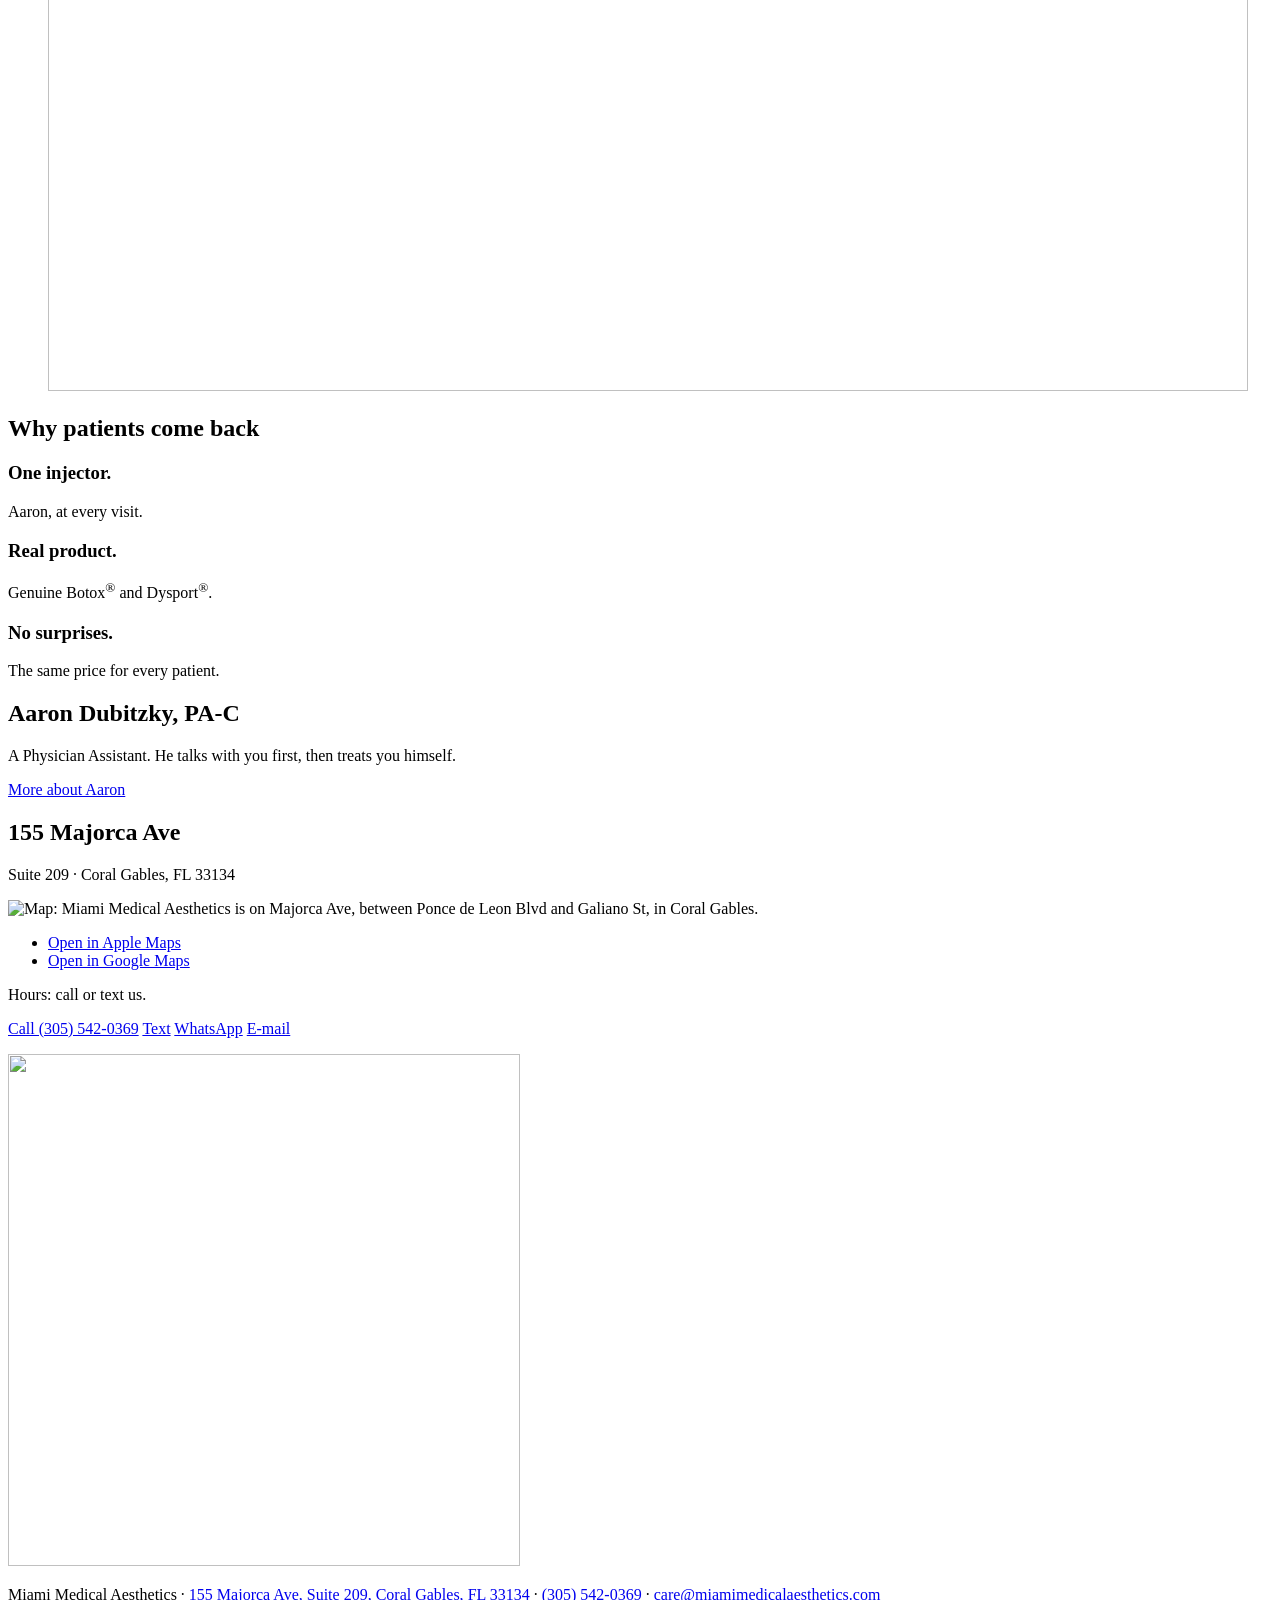
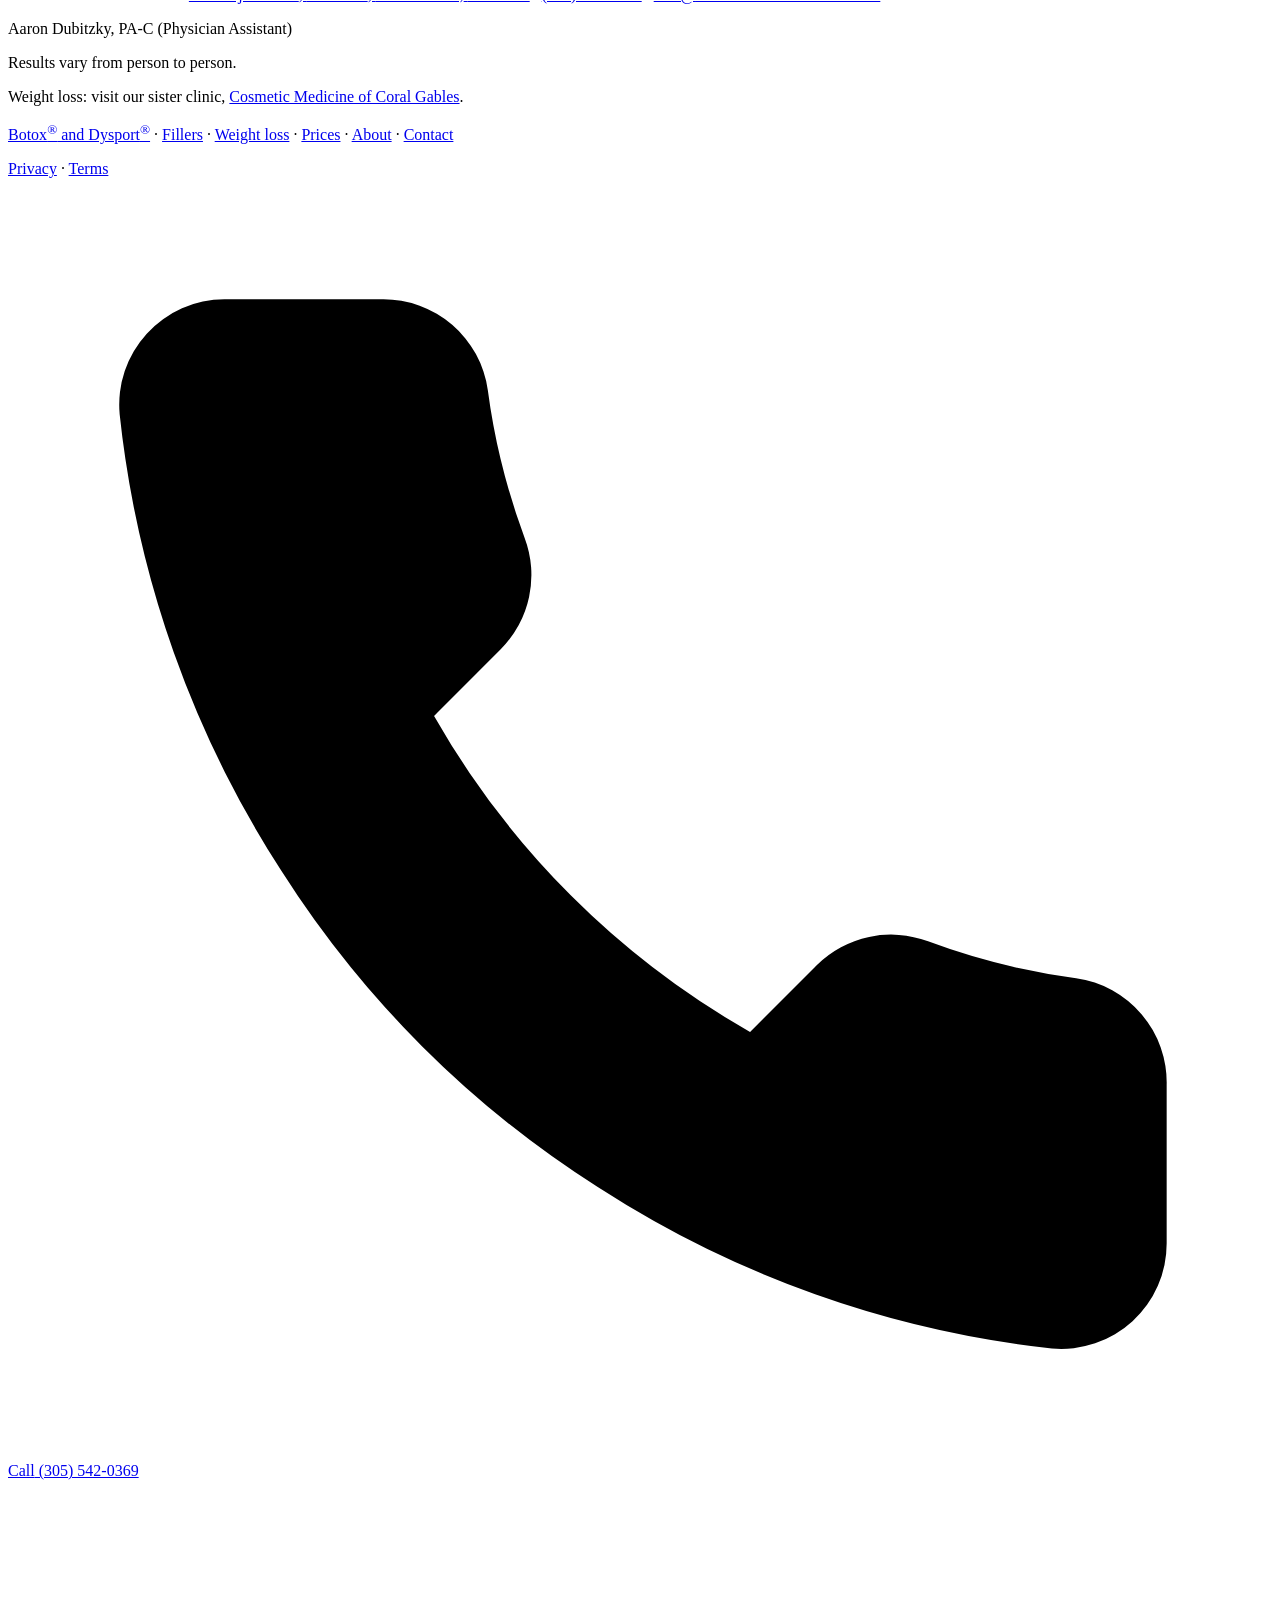
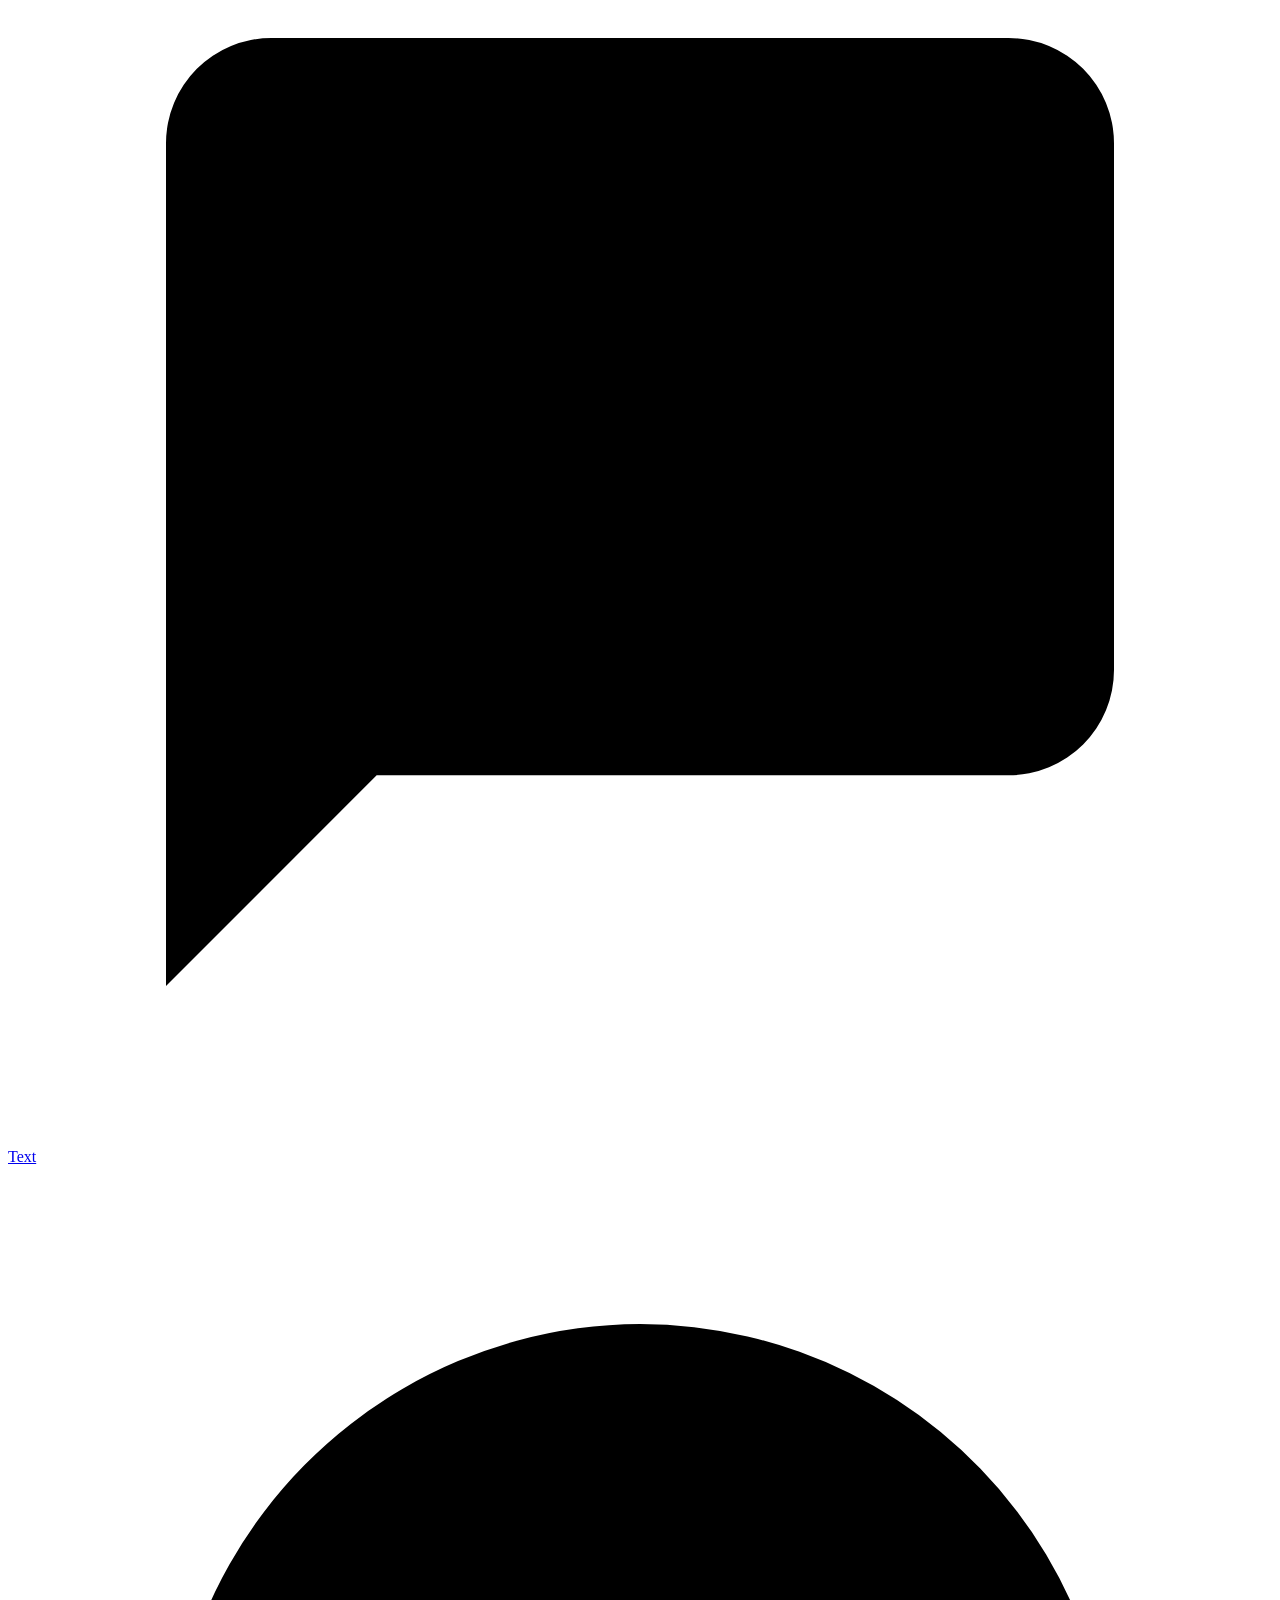
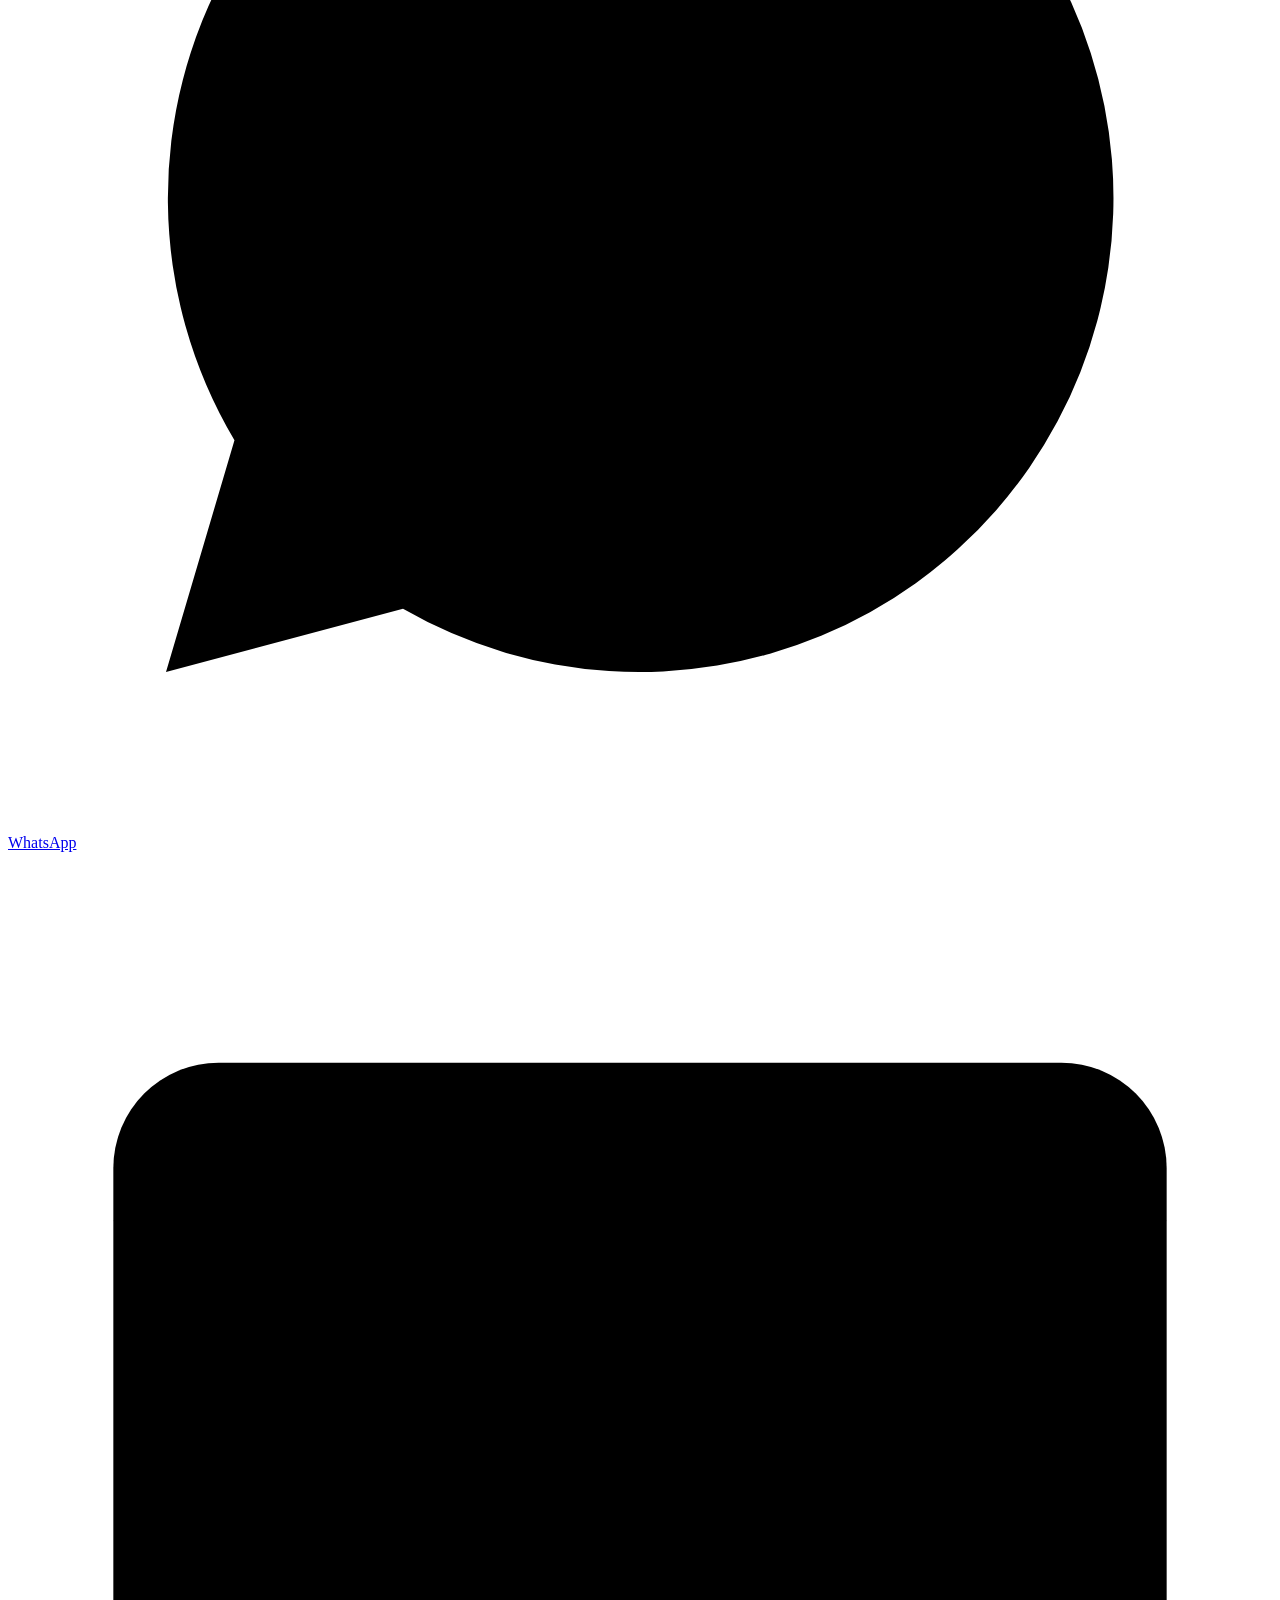
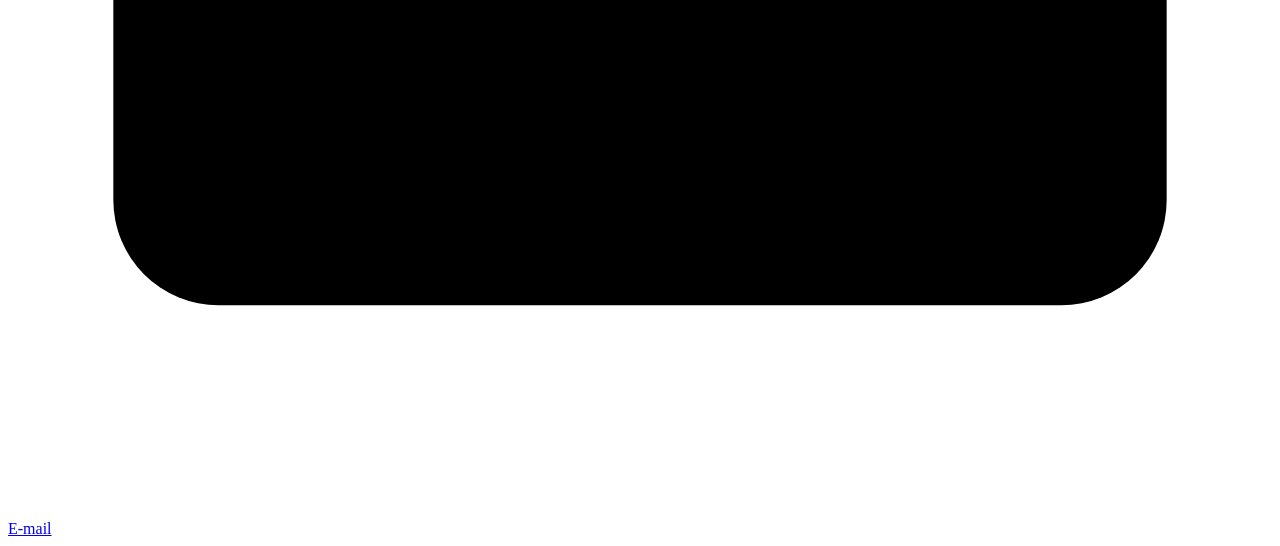
==== commit 199aadec: "MMA site v3.6: private review copy (noindex) Co-Authored-By: Claude Fable 5.2 <noreply@anthropic.com" ====
--- a/index.html
+++ b/index.html
@@ -23,7 +23,7 @@
 <link rel="icon" href="/mma/assets/favicon-32.png" sizes="32x32">
 <link rel="icon" href="/mma/assets/favicon-16.png" sizes="16x16">
 <link rel="apple-touch-icon" href="/mma/assets/apple-touch-icon.png">
-<link rel="stylesheet" href="/mma/assets/site.css?v=4d1c6882">
+<link rel="stylesheet" href="/mma/assets/site.css?v=47a9c757">
 <script>(function(d){d.className+=' js';setTimeout(function(){if(!window.MMA)d.classList.remove('js')},1200)})(document.documentElement)</script>
 <script src="/mma/assets/site.js?v=c86e137c" defer></script>
 <script type="application/ld+json">
@@ -48,7 +48,7 @@
     "postalCode": "33134",
     "addressCountry": "US"
   },
-  "description": "Botox®, Dysport® and fillers in Coral Gables. Aaron Dubitzky, PA-C (Physician Assistant). Supervising physician: Omar Benitez, M.D.",
+  "description": "Botox®, Dysport® and fillers in Coral Gables. Aaron Dubitzky, PA-C (Physician Assistant).",
   "employee": [
     {
       "@type": "Person",
@@ -105,6 +105,7 @@
       <ul>
         <li><a href="/mma/botox-dysport/"><span>Botox<sup class="reg">®</sup> and Dysport<sup class="reg">®</sup></span></a></li>
         <li><a href="/mma/fillers/"><span>Fillers</span></a></li>
+        <li><a href="/mma/weight-loss/"><span>Weight loss</span></a></li>
         <li><a href="/mma/prices/"><span>Prices</span></a></li>
         <li><a href="/mma/about/"><span>About</span></a></li>
         <li><a href="/mma/contact/"><span>Contact</span></a></li>
@@ -117,10 +118,11 @@
       <ul class="sheet" role="list">
         <li style="--i:0"><a href="/mma/botox-dysport/">Botox<sup class="reg">®</sup> and Dysport<sup class="reg">®</sup></a></li>
         <li style="--i:1"><a href="/mma/fillers/">Fillers</a></li>
-        <li style="--i:2"><a href="/mma/prices/">Prices</a></li>
-        <li style="--i:3"><a href="/mma/about/">About</a></li>
-        <li style="--i:4"><a href="/mma/contact/">Contact</a></li>
-        <li class="sheet-call" style="--i:5"><p class="sheet-where">155 Majorca Ave, Suite 209 · <span class="nowrap">Coral Gables</span></p><a class="button" href="tel:+13055420369" data-goatcounter-click="cta-call">Call (305) 542-0369</a></li>
+        <li style="--i:2"><a href="/mma/weight-loss/">Weight loss</a></li>
+        <li style="--i:3"><a href="/mma/prices/">Prices</a></li>
+        <li style="--i:4"><a href="/mma/about/">About</a></li>
+        <li style="--i:5"><a href="/mma/contact/">Contact</a></li>
+        <li class="sheet-call" style="--i:6"><p class="sheet-where">155 Majorca Ave, Suite 209 · <span class="nowrap">Coral Gables</span></p><a class="button" href="tel:+13055420369" data-goatcounter-click="cta-call">Call (305) 542-0369</a></li>
       </ul>
     </details>
     </nav>
@@ -135,7 +137,6 @@
         <h1><span class="lead">Botox<sup class="reg">®</sup> in <span class="nowrap">Coral Gables,</span></span> <span class="price"><span class="amount">$8</span> <span class="per">per unit.</span></span></h1>
   <p class="sub">Dysport<sup class="reg">®</sup> is $8 per 3&nbsp;units.</p>
   <p class="who">Aaron Dubitzky, <span class="nowrap cred">PA-C</span> · <span class="nowrap">since 2015</span></p>
-  <p class="small physician">Supervising physician: <span class="nowrap">Omar Benitez, M.D.</span></p>
   <p class="actions">
   <a class="button" href="tel:+13055420369" data-goatcounter-click="cta-call">Call (305) 542-0369</a>
   <a class="button ghost" href="sms:+13055420369" data-goatcounter-click="cta-text" aria-label="Text (305) 542-0369">Text</a>
@@ -188,7 +189,7 @@
       <h2 id="why-title">Why patients come back</h2>
       <div class="film-lines"><div class="film-line" style="--n:0"><h3>One injector.</h3>
   <p>Aaron, at every&nbsp;visit.</p></div><div class="film-line" style="--n:1"><h3>Real product.</h3>
-  <p>Ask to see the&nbsp;box.</p></div><div class="film-line" style="--n:2"><h3>No surprises.</h3>
+  <p>Genuine Botox<sup class="reg">®</sup> and Dysport<sup class="reg">®</sup>.</p></div><div class="film-line" style="--n:2"><h3>No surprises.</h3>
   <p>The same price for every&nbsp;patient.</p></div></div>
     </div>
   </div>
@@ -200,7 +201,6 @@
     <div class="aaron-text">
       <h2>Aaron Dubitzky, <span class="nowrap cred">PA-C</span></h2>
       <p>A Physician Assistant. He talks with you first, then treats you&nbsp;himself.</p>
-  <p class="small">Supervising physician: <span class="nowrap">Omar Benitez, M.D.</span></p>
   <p class="more"><a href="/mma/about/">More about Aaron</a></p>
   <!-- data-placeholder="PHOTO_AARON": shown once the photo exists -->
   <!-- data-placeholder="PHOTO_SUITE": shown once the photo exists -->
@@ -239,10 +239,10 @@
     <img class="foot-mark" src="/mma/assets/mma-monogram.svg" alt="" width="512" height="512">
     <div class="foot-text">
       <p><span class="fact">Miami Medical Aesthetics</span><span class="sep">&nbsp;· </span><span class="fact"><a href="/mma/contact/#card-where"><span class="nowrap">155 Majorca Ave</span>, <span class="nowrap">Suite 209</span>, <span class="nowrap">Coral Gables,</span> <span class="nowrap">FL 33134</span></a></span><span class="sep brk">&nbsp;· </span><span class="fact"><a class="nowrap" href="tel:+13055420369">(305) 542-0369</a></span><span class="sep">&nbsp;· </span><span class="fact"><a href="mailto:care@miamimedicalaesthetics.com">care@<wbr>miamimedicalaesthetics.com</a></span></p>
-  <p><span class="fact">Aaron Dubitzky, PA-C (Physician Assistant)</span><span class="sep">&nbsp;· </span><span class="fact">Supervising physician: <span class="nowrap">Omar Benitez, M.D.</span></span></p>
-  <p>Individual results vary.</p>
+  <p>Aaron Dubitzky, PA-C (Physician Assistant)</p>
+  <p>Results vary from person to person.</p>
   <p>Weight loss: visit our sister clinic, <a class="nowrap" href="https://www.reimaginecosmetics.com/">Cosmetic Medicine of Coral Gables</a>.</p>
-  <p class="foot-pages"><a href="/mma/botox-dysport/">Botox<sup class="reg">®</sup> and Dysport<sup class="reg">®</sup></a><span class="dot">&nbsp;· </span><a href="/mma/fillers/">Fillers</a><span class="dot">&nbsp;· </span><a href="/mma/prices/">Prices</a><span class="dot">&nbsp;· </span><a href="/mma/about/">About</a><span class="dot">&nbsp;· </span><a href="/mma/contact/">Contact</a></p>
+  <p class="foot-pages"><a href="/mma/botox-dysport/">Botox<sup class="reg">®</sup> and Dysport<sup class="reg">®</sup></a><span class="dot">&nbsp;· </span><a href="/mma/fillers/">Fillers</a><span class="dot">&nbsp;· </span><a href="/mma/weight-loss/">Weight loss</a><span class="dot">&nbsp;· </span><a href="/mma/prices/">Prices</a><span class="dot">&nbsp;· </span><a href="/mma/about/">About</a><span class="dot">&nbsp;· </span><a href="/mma/contact/">Contact</a></p>
   <p><a href="/mma/privacy/">Privacy</a>&nbsp;· <a href="/mma/terms/">Terms</a></p>
     </div>
   </div>
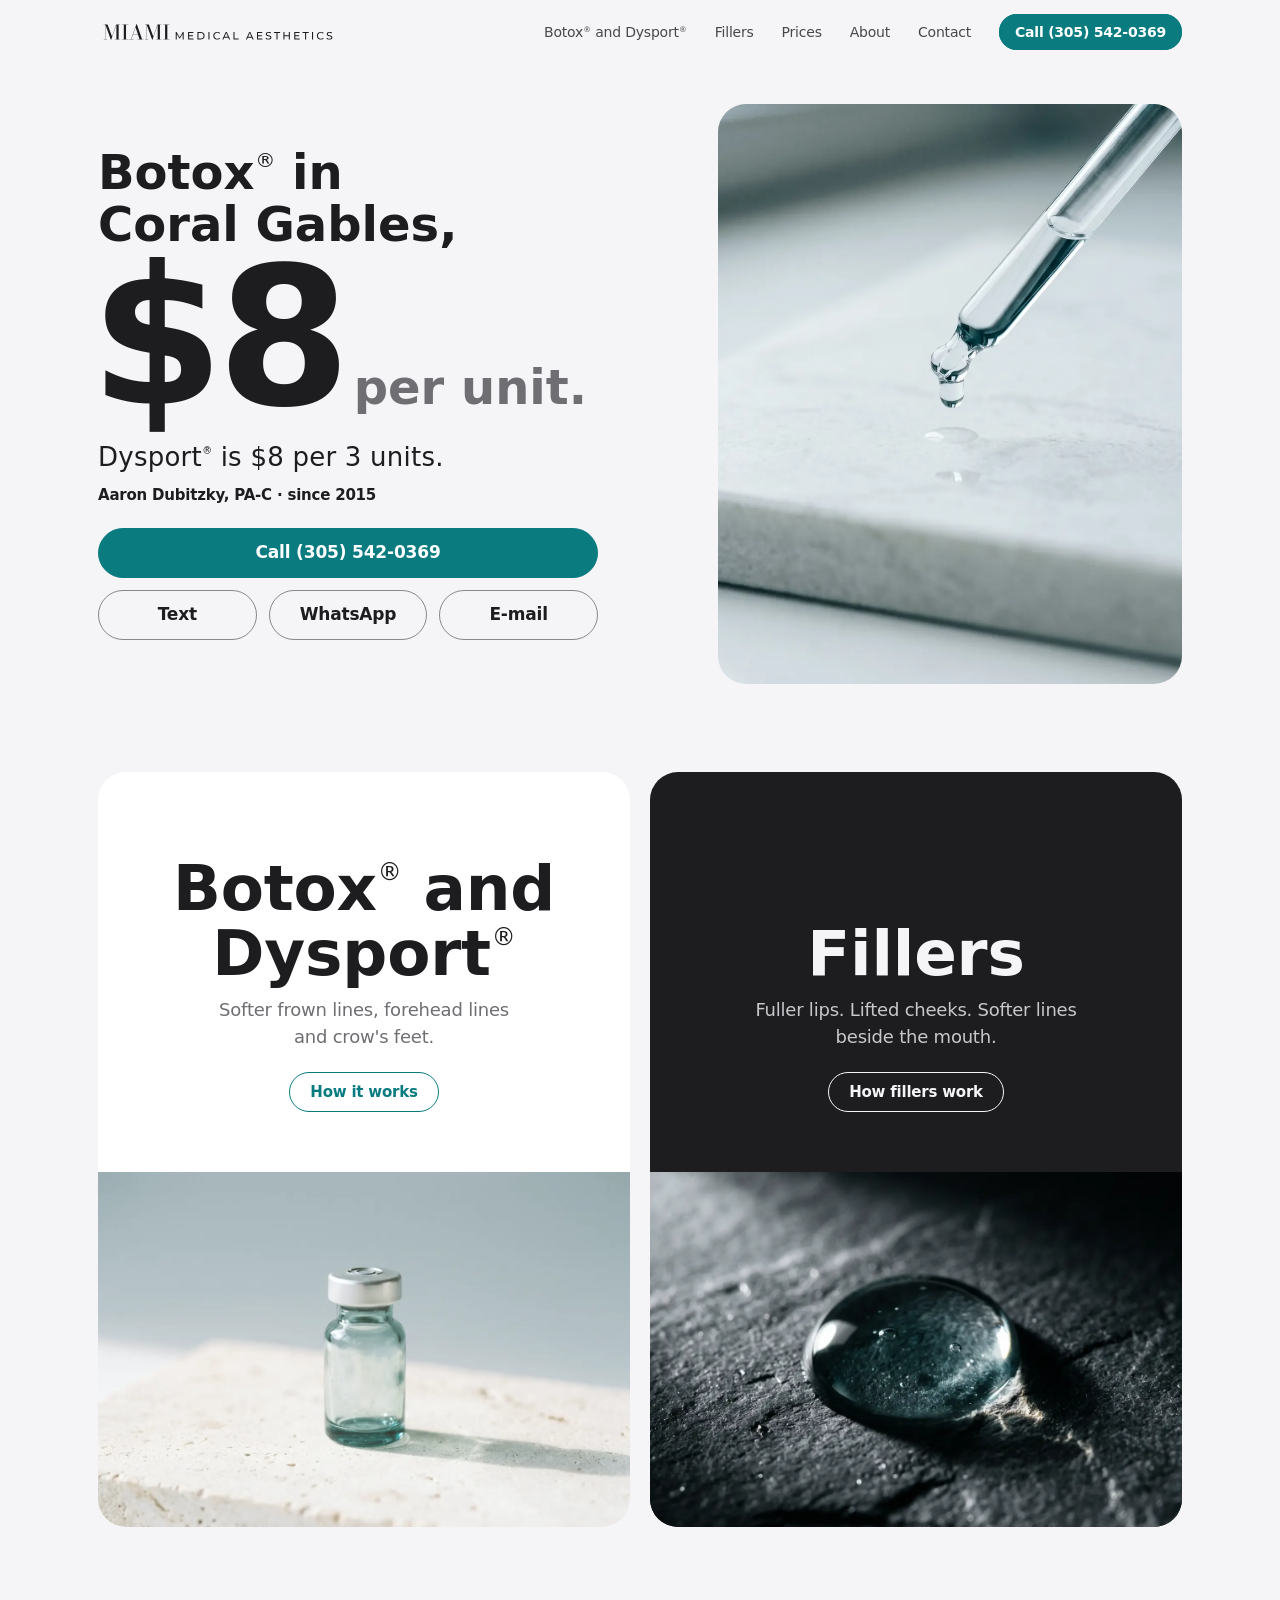
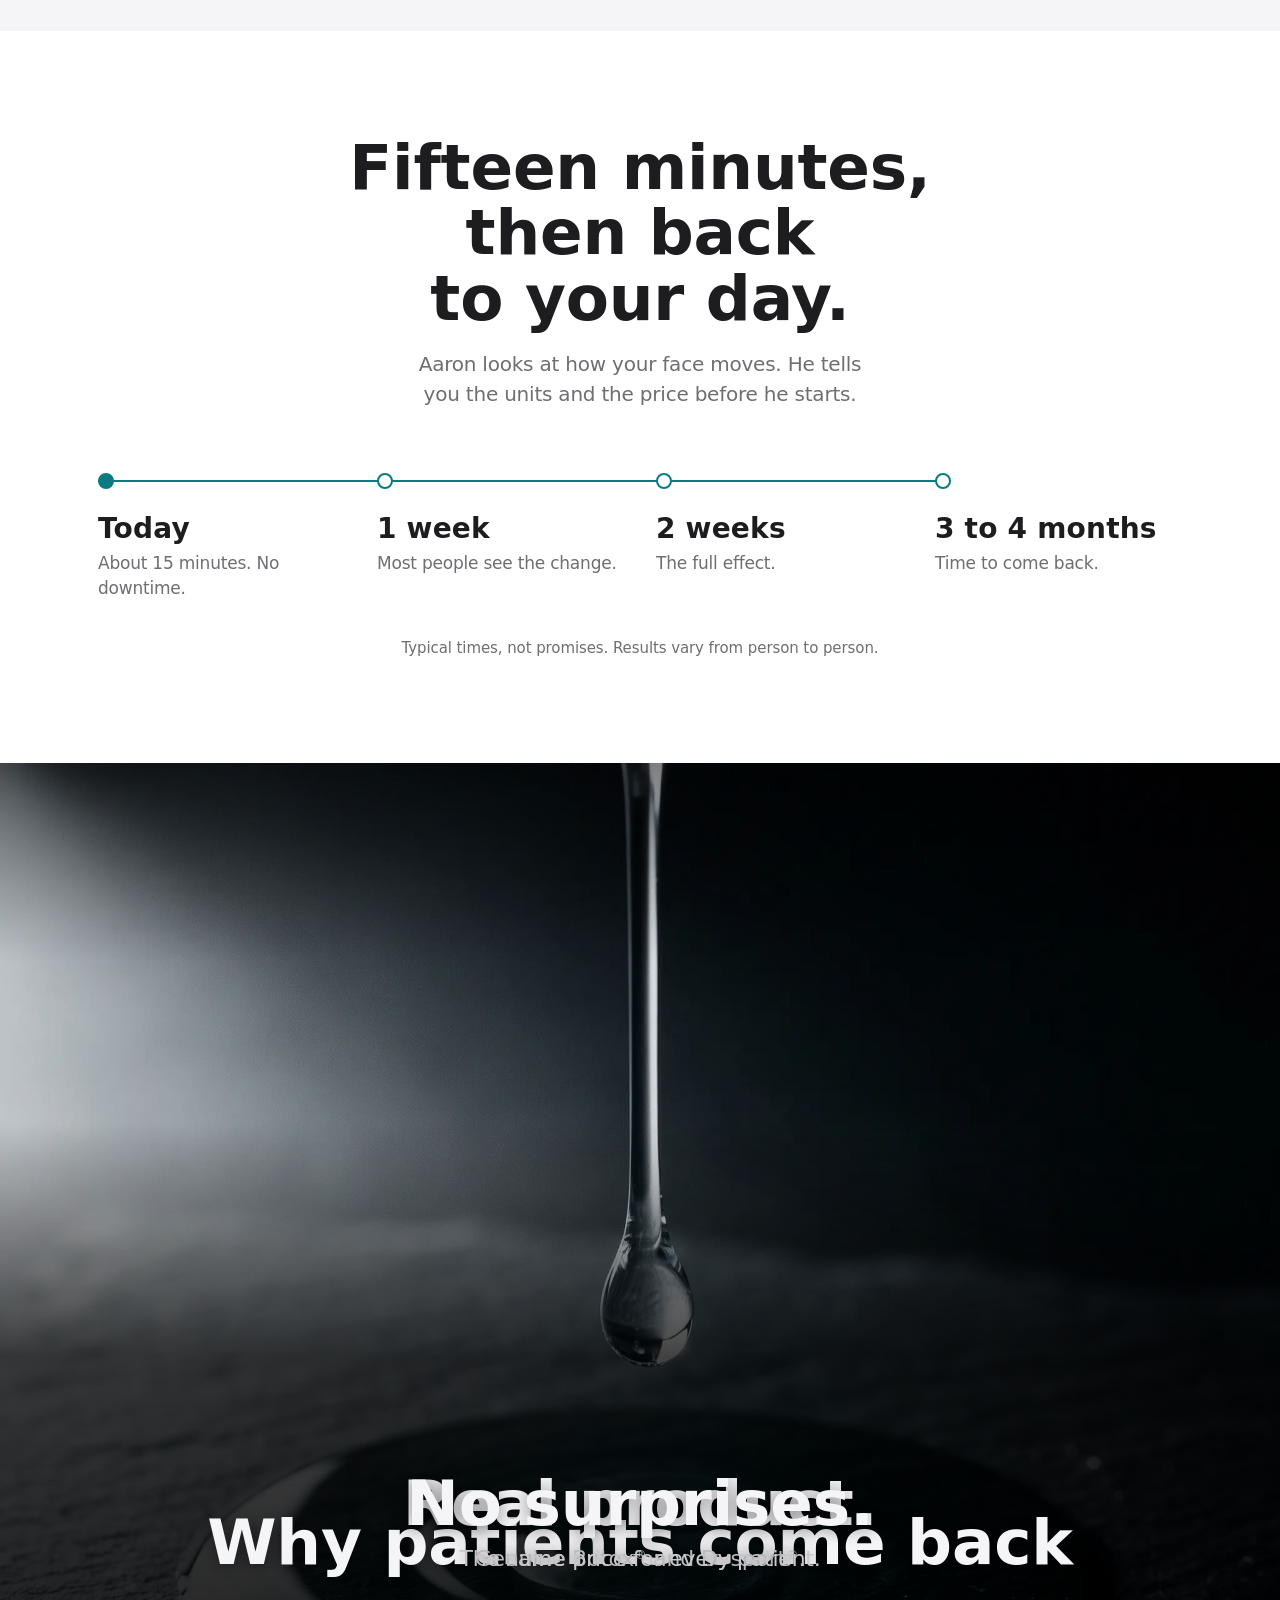
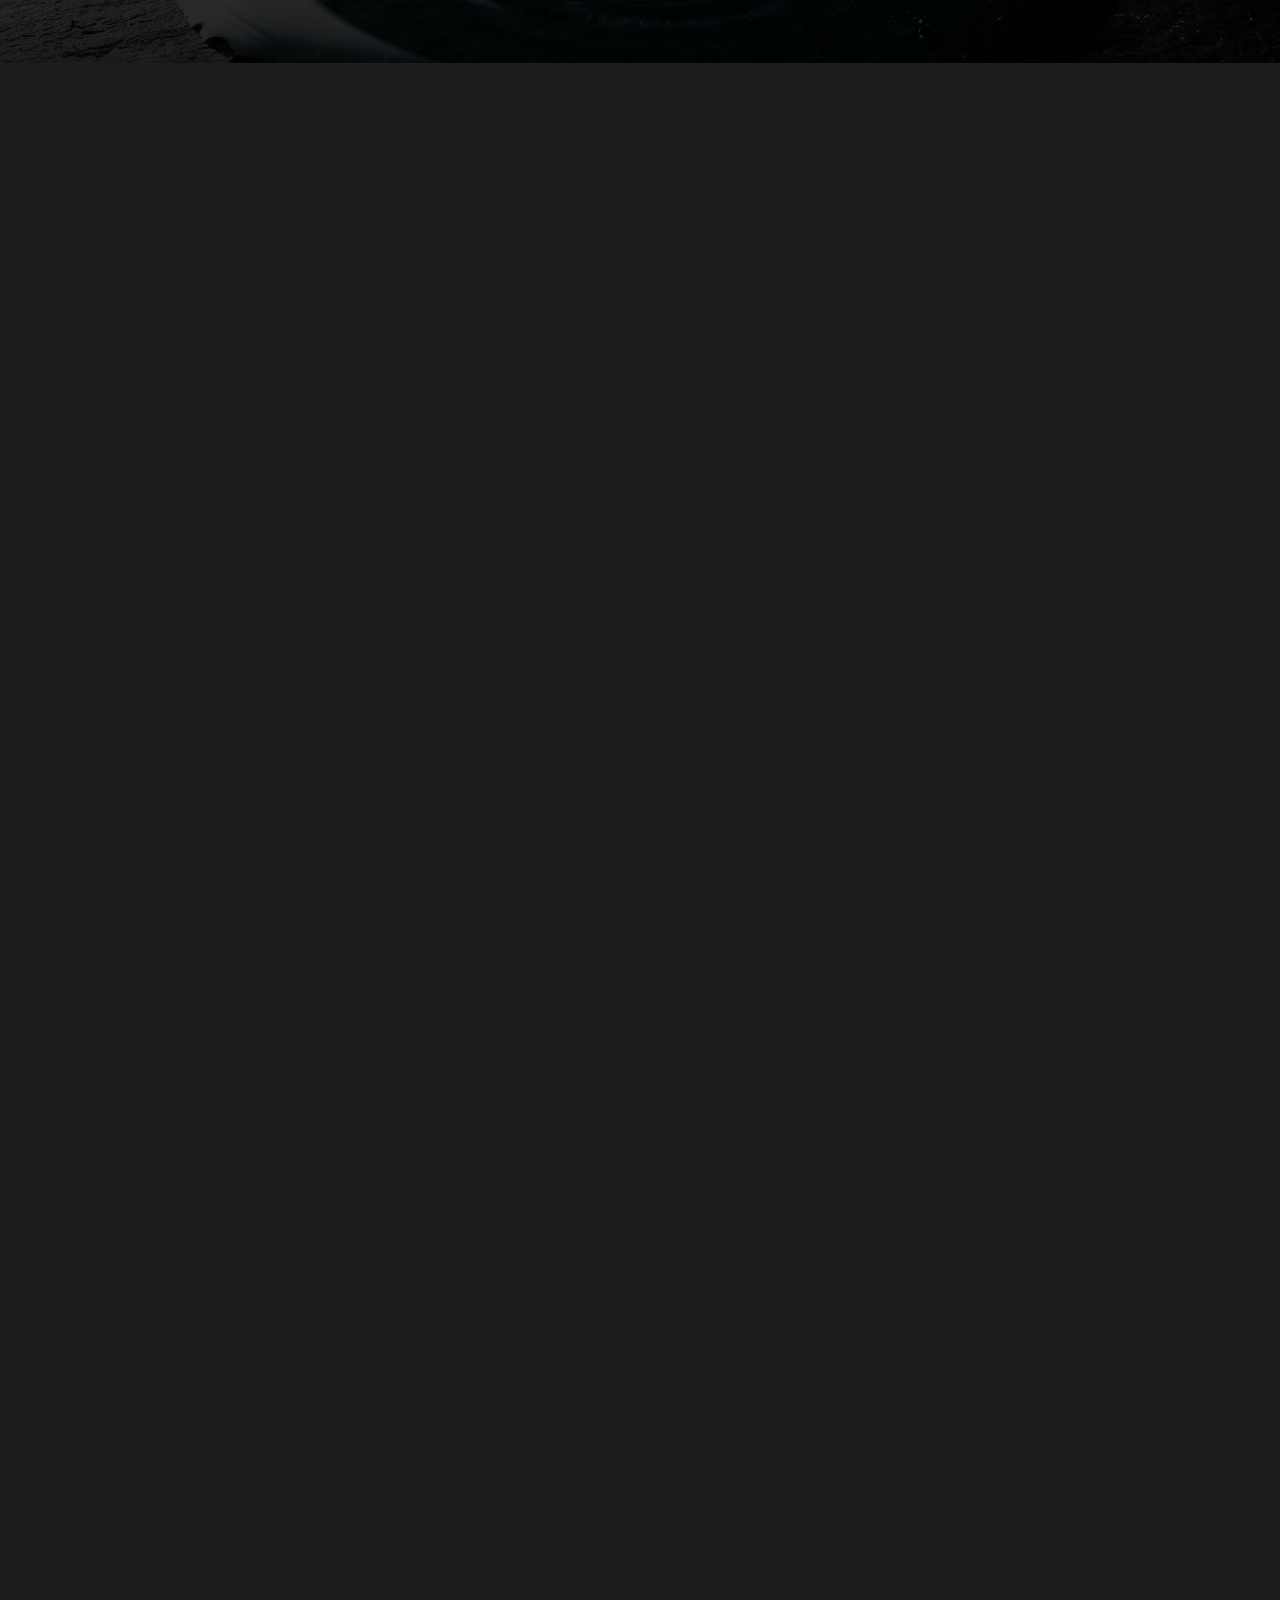
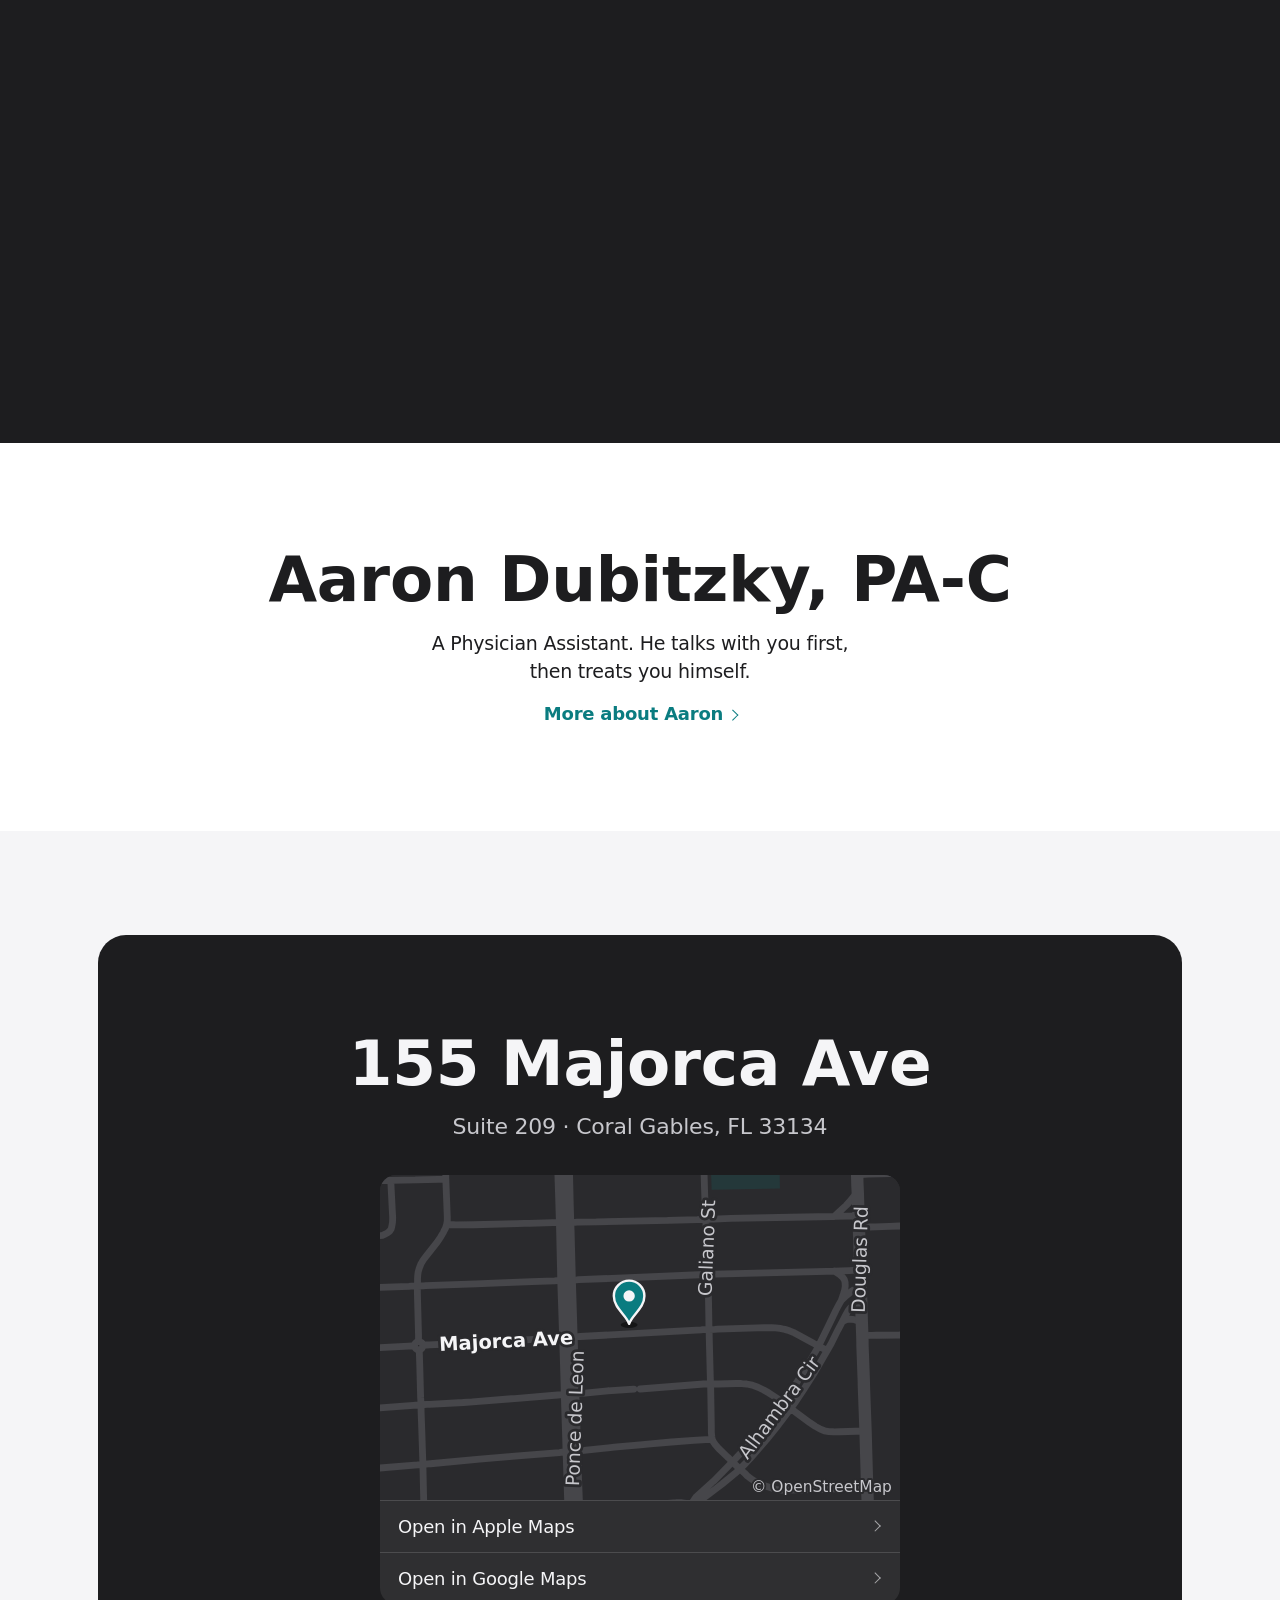
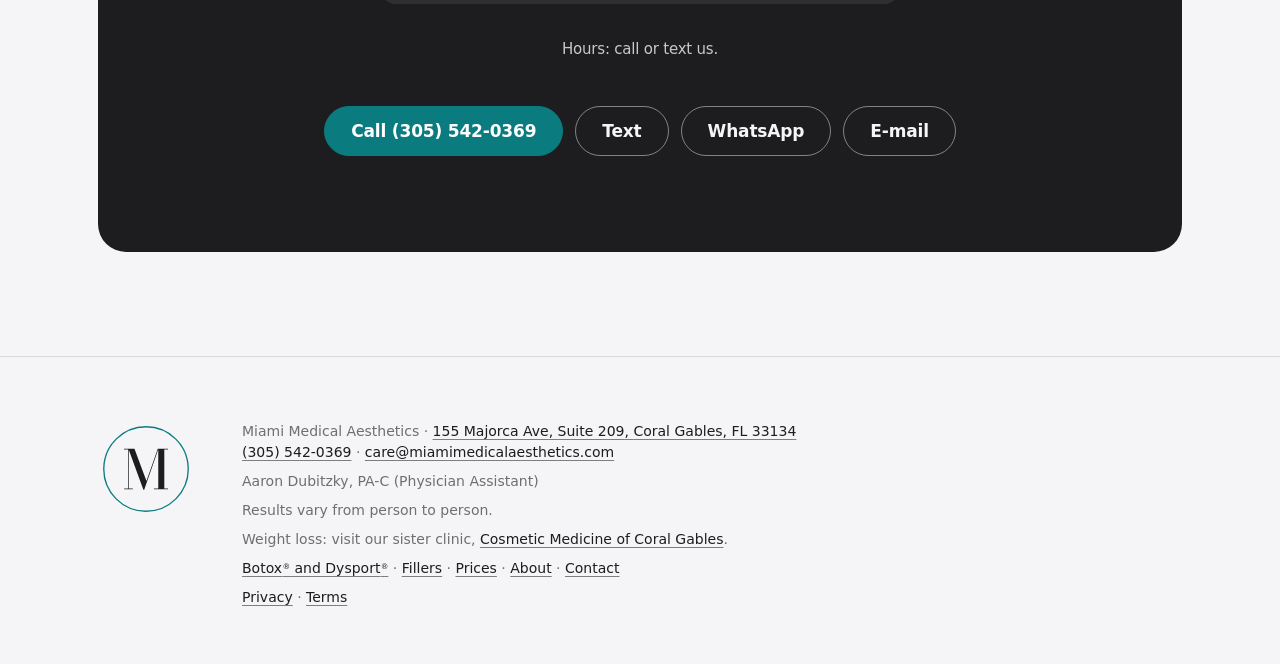
==== commit af2b41e2: "MMA site v3.7: live site for miamimedicalaesthetics.com, Botox and fillers only (Weight loss page an" ====
--- a/index.html
+++ b/index.html
@@ -3,15 +3,15 @@
 <head>
 <meta charset="utf-8">
 <meta name="viewport" content="width=device-width, initial-scale=1, viewport-fit=cover">
-<meta name="robots" content="noindex, nofollow">
 <title>Botox® in Coral Gables, $8 per unit · Miami Medical Aesthetics</title>
 <meta name="description" content="Genuine Botox® and Dysport® in Coral Gables since 2015. Botox® $8 per unit, Dysport® $8 per 3 units. Call, text or WhatsApp (305) 542-0369.">
+<link rel="canonical" href="https://miamimedicalaesthetics.com/">
 <meta property="og:type" content="website">
 <meta property="og:site_name" content="Miami Medical Aesthetics">
 <meta property="og:title" content="Botox® in Coral Gables, $8 per unit">
 <meta property="og:description" content="Genuine Botox® and Dysport® in Coral Gables since 2015. Botox® $8 per unit, Dysport® $8 per 3 units. Call, text or WhatsApp (305) 542-0369.">
-<meta property="og:url" content="https://lucid0467.github.io/mma/">
-<meta property="og:image" content="https://lucid0467.github.io/mma/assets/mma-square-1080.png">
+<meta property="og:url" content="https://miamimedicalaesthetics.com/">
+<meta property="og:image" content="https://miamimedicalaesthetics.com/assets/mma-square-1080.png">
 <meta property="og:image:width" content="1080">
 <meta property="og:image:height" content="1080">
 <meta property="og:image:alt" content="Miami Medical Aesthetics">
@@ -20,12 +20,12 @@
 <meta name="color-scheme" content="light">
 <meta name="apple-mobile-web-app-title" content="MMA">
 <meta name="format-detection" content="telephone=no">
-<link rel="icon" href="/mma/assets/favicon-32.png" sizes="32x32">
-<link rel="icon" href="/mma/assets/favicon-16.png" sizes="16x16">
-<link rel="apple-touch-icon" href="/mma/assets/apple-touch-icon.png">
-<link rel="stylesheet" href="/mma/assets/site.css?v=47a9c757">
+<link rel="icon" href="/assets/favicon-32.png" sizes="32x32">
+<link rel="icon" href="/assets/favicon-16.png" sizes="16x16">
+<link rel="apple-touch-icon" href="/assets/apple-touch-icon.png">
+<link rel="stylesheet" href="/assets/site.css?v=47a9c757">
 <script>(function(d){d.className+=' js';setTimeout(function(){if(!window.MMA)d.classList.remove('js')},1200)})(document.documentElement)</script>
-<script src="/mma/assets/site.js?v=c86e137c" defer></script>
+<script src="/assets/site.js?v=c86e137c" defer></script>
 <script type="application/ld+json">
 {
   "@context": "https://schema.org",
@@ -34,11 +34,11 @@
     "LocalBusiness"
   ],
   "name": "Miami Medical Aesthetics",
-  "url": "https://lucid0467.github.io/mma/",
+  "url": "https://miamimedicalaesthetics.com/",
   "telephone": "+1-305-542-0369",
   "email": "care@miamimedicalaesthetics.com",
-  "image": "https://lucid0467.github.io/mma/assets/mma-square-1080.png",
-  "logo": "https://lucid0467.github.io/mma/assets/mma-square-1080.png",
+  "image": "https://miamimedicalaesthetics.com/assets/mma-square-1080.png",
+  "logo": "https://miamimedicalaesthetics.com/assets/mma-square-1080.png",
   "hasMap": "https://www.google.com/maps/search/?api=1&query=155+Majorca+Ave+Suite+209%2C+Coral+Gables%2C+FL+33134",
   "address": {
     "@type": "PostalAddress",
@@ -97,18 +97,17 @@
 <div id="top-sentinel" aria-hidden="true"></div>
 <header class="site-header">
   <div class="wrap">
-    <a class="brand" href="/mma/" aria-label="Miami Medical Aesthetics, home">
-      <img class="logo-on-light" src="/mma/assets/mma-wordmark-inline.svg" alt="Miami Medical Aesthetics" width="1600" height="200">
-      <img class="logo-on-dark" src="/mma/assets/mma-wordmark-inline-white.svg" alt="" width="1600" height="200" loading="lazy">
+    <a class="brand" href="/" aria-label="Miami Medical Aesthetics, home">
+      <img class="logo-on-light" src="/assets/mma-wordmark-inline.svg" alt="Miami Medical Aesthetics" width="1600" height="200">
+      <img class="logo-on-dark" src="/assets/mma-wordmark-inline-white.svg" alt="" width="1600" height="200" loading="lazy">
     </a>
     <nav class="nav-desktop" aria-label="Pages">
       <ul>
-        <li><a href="/mma/botox-dysport/"><span>Botox<sup class="reg">®</sup> and Dysport<sup class="reg">®</sup></span></a></li>
-        <li><a href="/mma/fillers/"><span>Fillers</span></a></li>
-        <li><a href="/mma/weight-loss/"><span>Weight loss</span></a></li>
-        <li><a href="/mma/prices/"><span>Prices</span></a></li>
-        <li><a href="/mma/about/"><span>About</span></a></li>
-        <li><a href="/mma/contact/"><span>Contact</span></a></li>
+        <li><a href="/botox-dysport/"><span>Botox<sup class="reg">®</sup> and Dysport<sup class="reg">®</sup></span></a></li>
+        <li><a href="/fillers/"><span>Fillers</span></a></li>
+        <li><a href="/prices/"><span>Prices</span></a></li>
+        <li><a href="/about/"><span>About</span></a></li>
+        <li><a href="/contact/"><span>Contact</span></a></li>
         <li class="tel-li"><a class="tel" href="tel:+13055420369" data-goatcounter-click="cta-call">Call (305) 542-0369</a></li>
       </ul>
     </nav>
@@ -116,13 +115,12 @@
     <details class="menu">
       <summary><span class="burger" aria-hidden="true"><i></i><i></i></span><span class="m-open visually-hidden">Menu</span><span class="m-close visually-hidden">Close menu</span></summary>
       <ul class="sheet" role="list">
-        <li style="--i:0"><a href="/mma/botox-dysport/">Botox<sup class="reg">®</sup> and Dysport<sup class="reg">®</sup></a></li>
-        <li style="--i:1"><a href="/mma/fillers/">Fillers</a></li>
-        <li style="--i:2"><a href="/mma/weight-loss/">Weight loss</a></li>
-        <li style="--i:3"><a href="/mma/prices/">Prices</a></li>
-        <li style="--i:4"><a href="/mma/about/">About</a></li>
-        <li style="--i:5"><a href="/mma/contact/">Contact</a></li>
-        <li class="sheet-call" style="--i:6"><p class="sheet-where">155 Majorca Ave, Suite 209 · <span class="nowrap">Coral Gables</span></p><a class="button" href="tel:+13055420369" data-goatcounter-click="cta-call">Call (305) 542-0369</a></li>
+        <li style="--i:0"><a href="/botox-dysport/">Botox<sup class="reg">®</sup> and Dysport<sup class="reg">®</sup></a></li>
+        <li style="--i:1"><a href="/fillers/">Fillers</a></li>
+        <li style="--i:2"><a href="/prices/">Prices</a></li>
+        <li style="--i:3"><a href="/about/">About</a></li>
+        <li style="--i:4"><a href="/contact/">Contact</a></li>
+        <li class="sheet-call" style="--i:5"><p class="sheet-where">155 Majorca Ave, Suite 209 · <span class="nowrap">Coral Gables</span></p><a class="button" href="tel:+13055420369" data-goatcounter-click="cta-call">Call (305) 542-0369</a></li>
       </ul>
     </details>
     </nav>
@@ -144,7 +142,7 @@
   <a class="button ghost" href="mailto:care@miamimedicalaesthetics.com" data-goatcounter-click="cta-email" aria-label="E-mail care@miamimedicalaesthetics.com">E-mail</a>
 </p>
       </div>
-      <figure class="hero-pic" aria-hidden="true"><img src="/mma/assets/pics/hero-a-928.webp" srcset="/mma/assets/pics/hero-a-928.webp 928w, /mma/assets/pics/hero-a-1400.webp 1400w" sizes="(min-width: 600px) 560px, 100vw" alt="" width="928" height="1152" decoding="async" fetchpriority="high"></figure>
+      <figure class="hero-pic" aria-hidden="true"><img src="/assets/pics/hero-a-928.webp" srcset="/assets/pics/hero-a-928.webp 928w, /assets/pics/hero-a-1400.webp 1400w" sizes="(min-width: 600px) 560px, 100vw" alt="" width="928" height="1152" decoding="async" fetchpriority="high"></figure>
     </div>
   </div>
 </section>
@@ -154,13 +152,13 @@
     <h2 class="visually-hidden">Treatments</h2>
     <div class="tile-grid">
     <article class="tile link-tile rise">
-      <div class="tile-body"><h3><a id="tile0-a" aria-labelledby="tile0-a tile0-more" href="/mma/botox-dysport/">Botox<sup class="reg">®</sup> and Dysport<sup class="reg">®</sup></a></h3>
+      <div class="tile-body"><h3><a id="tile0-a" aria-labelledby="tile0-a tile0-more" href="/botox-dysport/">Botox<sup class="reg">®</sup> and Dysport<sup class="reg">®</sup></a></h3>
   <p>Softer frown lines, forehead lines and crow's&nbsp;feet.</p><span class="pill-look" id="tile0-more" aria-hidden="true">How it works</span></div>
-      <figure class="tile-pic" aria-hidden="true"><img src="/mma/assets/pics/tile-botox-1264.webp" srcset="/mma/assets/pics/tile-botox-1264.webp 1264w, /mma/assets/pics/tile-botox-2000.webp 2000w" sizes="(min-width: 1180px) 532px, (min-width: 600px) calc(50vw - 30px), calc(100vw - 40px)" alt="" width="1264" height="848" decoding="async" loading="lazy"></figure>
+      <figure class="tile-pic" aria-hidden="true"><img src="/assets/pics/tile-botox-1264.webp" srcset="/assets/pics/tile-botox-1264.webp 1264w, /assets/pics/tile-botox-2000.webp 2000w" sizes="(min-width: 1180px) 532px, (min-width: 600px) calc(50vw - 30px), calc(100vw - 40px)" alt="" width="1264" height="848" decoding="async" loading="lazy"></figure>
     </article><article class="tile link-tile rise dark">
-      <div class="tile-body"><h3><a id="tile1-a" aria-labelledby="tile1-a tile1-more" href="/mma/fillers/">Fillers</a></h3>
+      <div class="tile-body"><h3><a id="tile1-a" aria-labelledby="tile1-a tile1-more" href="/fillers/">Fillers</a></h3>
   <p>Fuller lips. Lifted cheeks. Softer lines beside the&nbsp;mouth.</p><span class="pill-look" id="tile1-more" aria-hidden="true">How fillers work</span></div>
-      <figure class="tile-pic" aria-hidden="true"><img src="/mma/assets/pics/tile-fillers-1264.webp" srcset="/mma/assets/pics/tile-fillers-1264.webp 1264w, /mma/assets/pics/tile-fillers-2000.webp 2000w" sizes="(min-width: 1180px) 532px, (min-width: 600px) calc(50vw - 30px), calc(100vw - 40px)" alt="" width="1264" height="842" decoding="async" loading="lazy"></figure>
+      <figure class="tile-pic" aria-hidden="true"><img src="/assets/pics/tile-fillers-1264.webp" srcset="/assets/pics/tile-fillers-1264.webp 1264w, /assets/pics/tile-fillers-2000.webp 2000w" sizes="(min-width: 1180px) 532px, (min-width: 600px) calc(50vw - 30px), calc(100vw - 40px)" alt="" width="1264" height="842" decoding="async" loading="lazy"></figure>
     </article>
     </div>
   </div>
@@ -184,7 +182,7 @@
 
 <section class="film" id="why" aria-labelledby="why-title">
   <div class="film-stage">
-    <figure class="film-pic" aria-hidden="true"><img src="/mma/assets/pics/film-why-1200.webp" srcset="/mma/assets/pics/film-why-1200.webp 1200w, /mma/assets/pics/film-why-2048.webp 2048w" sizes="(orientation: portrait) 130vh, 100vw" alt="" width="1200" height="1200" decoding="async" loading="lazy"></figure>
+    <figure class="film-pic" aria-hidden="true"><img src="/assets/pics/film-why-1200.webp" srcset="/assets/pics/film-why-1200.webp 1200w, /assets/pics/film-why-2048.webp 2048w" sizes="(orientation: portrait) 130vh, 100vw" alt="" width="1200" height="1200" decoding="async" loading="lazy"></figure>
     <div class="wrap film-text">
       <h2 id="why-title">Why patients come back</h2>
       <div class="film-lines"><div class="film-line" style="--n:0"><h3>One injector.</h3>
@@ -201,7 +199,7 @@
     <div class="aaron-text">
       <h2>Aaron Dubitzky, <span class="nowrap cred">PA-C</span></h2>
       <p>A Physician Assistant. He talks with you first, then treats you&nbsp;himself.</p>
-  <p class="more"><a href="/mma/about/">More about Aaron</a></p>
+  <p class="more"><a href="/about/">More about Aaron</a></p>
   <!-- data-placeholder="PHOTO_AARON": shown once the photo exists -->
   <!-- data-placeholder="PHOTO_SUITE": shown once the photo exists -->
     </div>
@@ -215,7 +213,7 @@
         <h2>155 Majorca Ave</h2>
   <p class="addr">Suite 209&nbsp;· <span class="nowrap">Coral Gables,</span> <span class="nowrap">FL 33134</span></p>
   <div class="place">
-  <div class="place-pic"><img class="place-map" src="/mma/assets/pics/map-office-dark.svg" alt="Map: Miami Medical Aesthetics is on Majorca Ave, between Ponce de Leon Blvd and Galiano St, in Coral Gables." width="640" height="400" loading="lazy" decoding="async"><a class="place-tap" href="https://www.google.com/maps/search/?api=1&amp;query=155+Majorca+Ave+Suite+209%2C+Coral+Gables%2C+FL+33134" data-apple="https://maps.apple.com/?address=155+Majorca+Ave%2C+Suite+209%2C+Coral+Gables%2C+FL+33134" tabindex="-1" aria-hidden="true" data-goatcounter-click="map-picture"></a></div>
+  <div class="place-pic"><img class="place-map" src="/assets/pics/map-office-dark.svg" alt="Map: Miami Medical Aesthetics is on Majorca Ave, between Ponce de Leon Blvd and Galiano St, in Coral Gables." width="640" height="400" loading="lazy" decoding="async"><a class="place-tap" href="https://www.google.com/maps/search/?api=1&amp;query=155+Majorca+Ave+Suite+209%2C+Coral+Gables%2C+FL+33134" data-apple="https://maps.apple.com/?address=155+Majorca+Ave%2C+Suite+209%2C+Coral+Gables%2C+FL+33134" tabindex="-1" aria-hidden="true" data-goatcounter-click="map-picture"></a></div>
   <ul class="place-open" role="list">
     <li><a href="https://maps.apple.com/?address=155+Majorca+Ave%2C+Suite+209%2C+Coral+Gables%2C+FL+33134" data-goatcounter-click="map-apple">Open in Apple Maps</a></li>
     <li><a href="https://www.google.com/maps/search/?api=1&amp;query=155+Majorca+Ave+Suite+209%2C+Coral+Gables%2C+FL+33134" data-goatcounter-click="map-google">Open in Google Maps</a></li>
@@ -236,14 +234,14 @@
 </main>
 <footer class="site-footer">
   <div class="wrap">
-    <img class="foot-mark" src="/mma/assets/mma-monogram.svg" alt="" width="512" height="512">
+    <img class="foot-mark" src="/assets/mma-monogram.svg" alt="" width="512" height="512">
     <div class="foot-text">
-      <p><span class="fact">Miami Medical Aesthetics</span><span class="sep">&nbsp;· </span><span class="fact"><a href="/mma/contact/#card-where"><span class="nowrap">155 Majorca Ave</span>, <span class="nowrap">Suite 209</span>, <span class="nowrap">Coral Gables,</span> <span class="nowrap">FL 33134</span></a></span><span class="sep brk">&nbsp;· </span><span class="fact"><a class="nowrap" href="tel:+13055420369">(305) 542-0369</a></span><span class="sep">&nbsp;· </span><span class="fact"><a href="mailto:care@miamimedicalaesthetics.com">care@<wbr>miamimedicalaesthetics.com</a></span></p>
+      <p><span class="fact">Miami Medical Aesthetics</span><span class="sep">&nbsp;· </span><span class="fact"><a href="/contact/#card-where"><span class="nowrap">155 Majorca Ave</span>, <span class="nowrap">Suite 209</span>, <span class="nowrap">Coral Gables,</span> <span class="nowrap">FL 33134</span></a></span><span class="sep brk">&nbsp;· </span><span class="fact"><a class="nowrap" href="tel:+13055420369">(305) 542-0369</a></span><span class="sep">&nbsp;· </span><span class="fact"><a href="mailto:care@miamimedicalaesthetics.com">care@<wbr>miamimedicalaesthetics.com</a></span></p>
   <p>Aaron Dubitzky, PA-C (Physician Assistant)</p>
   <p>Results vary from person to person.</p>
   <p>Weight loss: visit our sister clinic, <a class="nowrap" href="https://www.reimaginecosmetics.com/">Cosmetic Medicine of Coral Gables</a>.</p>
-  <p class="foot-pages"><a href="/mma/botox-dysport/">Botox<sup class="reg">®</sup> and Dysport<sup class="reg">®</sup></a><span class="dot">&nbsp;· </span><a href="/mma/fillers/">Fillers</a><span class="dot">&nbsp;· </span><a href="/mma/weight-loss/">Weight loss</a><span class="dot">&nbsp;· </span><a href="/mma/prices/">Prices</a><span class="dot">&nbsp;· </span><a href="/mma/about/">About</a><span class="dot">&nbsp;· </span><a href="/mma/contact/">Contact</a></p>
-  <p><a href="/mma/privacy/">Privacy</a>&nbsp;· <a href="/mma/terms/">Terms</a></p>
+  <p class="foot-pages"><a href="/botox-dysport/">Botox<sup class="reg">®</sup> and Dysport<sup class="reg">®</sup></a><span class="dot">&nbsp;· </span><a href="/fillers/">Fillers</a><span class="dot">&nbsp;· </span><a href="/prices/">Prices</a><span class="dot">&nbsp;· </span><a href="/about/">About</a><span class="dot">&nbsp;· </span><a href="/contact/">Contact</a></p>
+  <p><a href="/privacy/">Privacy</a>&nbsp;· <a href="/terms/">Terms</a></p>
     </div>
   </div>
 </footer>
--- a/assets/site.css
+++ b/assets/site.css
@@ -0,0 +1 @@
+:root{--bg:#f5f5f7;--card:#ffffff;--ink:#1d1d1f;--ink-2:#6e6e73;--accent:#0a7c80;--accent-ink:#ffffff;--deep:#1d1d1f;--deep-ink:#f5f5f7;--deep-ink-2:#c7c7cc;--ink-rgb:29,29,31;--bg-rgb:245,245,247;--lit-rgb:255,255,255;--shade-rgb:0,0,0;--glass-dark:rgba(44,44,46,0.78);--font-display:-apple-system,"SF Pro Display",system-ui,"Inter","Segoe UI",Roboto,"Helvetica Neue",Arial,sans-serif;--font-text:-apple-system,"SF Pro Text",system-ui,"Inter","Segoe UI",Roboto,"Helvetica Neue",Arial,sans-serif;--display-weight:600;--tr-num:-0.035em;--tr-72:-0.008em;--tr-48:-0.003em;--tr-40:0em;--tr-32:0.004em;--tr-28:0.007em;--tr-24:0.009em;--amount-weight:600;--fs-sec:clamp(2.25rem,1.45rem + 3.1vw,4.25rem);--gutter:20px;--hdr-h:56px;--bar-h:64px;--bar-gap:12px;--tile-r:28px;--group-r:16px;--hair:rgba(var(--ink-rgb),0.12);--glass:rgba(var(--bg-rgb),0.72);--glass-bar:rgba(var(--lit-rgb),0.84);--ease-out:cubic-bezier(0.16,1,0.3,1);--ease-ios:cubic-bezier(0.32,0.72,0,1)}*,*::before,*::after{box-sizing:border-box}html{color-scheme:light;accent-color:var(--accent);scrollbar-color:rgba(var(--ink-rgb),0.35) transparent;background:var(--bg);-webkit-text-size-adjust:100%;text-size-adjust:100%;-webkit-tap-highlight-color:transparent;scroll-padding-top:calc(var(--hdr-h) + 16px);scroll-padding-bottom:calc(var(--bar-h) + var(--bar-gap) + env(safe-area-inset-bottom,0px) + 16px)}body{margin:0;background:var(--bg);color:var(--ink);font-family:var(--font-text);font-size:1.0625rem;line-height:1.47;font-weight:400;letter-spacing:-0.012em;padding-bottom:calc(var(--bar-h) + var(--bar-gap) + env(safe-area-inset-bottom,0px) + 12px);-webkit-font-smoothing:antialiased;text-rendering:optimizeLegibility}::selection{background:var(--ink);color:var(--card)}:focus-visible{outline:2px solid var(--accent);outline-offset:3px}img,svg{display:block}p{margin:0 0 14px;max-width:62ch;text-wrap:pretty}p:last-child{margin-bottom:0}a{color:inherit;text-decoration:underline;text-decoration-color:rgba(var(--ink-rgb),0.55);text-decoration-thickness:1px;text-underline-offset:0.2em;transition:text-decoration-color .15s ease-out}b,strong{font-weight:600}.small{font-size:0.9375rem;letter-spacing:-0.006em;color:var(--ink-2)}.wrap{width:100%;max-width:1180px;margin:0 auto;padding:0 max(var(--gutter),env(safe-area-inset-right)) 0 max(var(--gutter),env(safe-area-inset-left))}a,button,summary,.button,.contact-bar a{touch-action:manipulation}.button,.pill-look,.contact-bar a,.menu summary{-webkit-user-select:none;user-select:none;-webkit-touch-callout:none}.visually-hidden{position:absolute !important;width:1px;height:1px;overflow:hidden;clip:rect(0 0 0 0);white-space:nowrap}.skip{position:absolute;left:-999px;top:8px;z-index:30;background:var(--card);padding:12px 16px;border-radius:12px}.skip:focus{left:16px}.nowrap{white-space:nowrap}main:focus{outline:none}#top-sentinel{position:absolute;top:0;left:0;width:1px;height:8px;pointer-events:none}h1,h2,h3{font-family:var(--font-display);font-weight:var(--display-weight);color:var(--ink);margin:0;text-wrap:balance}h1{font-size:clamp(2.5rem,1.9rem + 3vw,4.5rem);line-height:1.04;letter-spacing:var(--tr-72)}h2{font-size:clamp(2rem,1.45rem + 2.2vw,3rem);line-height:1.08;margin-bottom:18px;letter-spacing:var(--tr-40)}h3{font-size:1.375rem;line-height:1.2;margin-bottom:6px;letter-spacing:var(--tr-24)}.reg{font-size:0.55em;line-height:0;vertical-align:0.62em;font-weight:inherit;margin-left:0.04em;letter-spacing:0}h1 .reg,h2 .reg,h3 .reg,.sub .reg,.sheet a .reg{font-size:0.38em;vertical-align:1.25em;font-weight:500}.lead .reg{font-size:0.42em;vertical-align:1.1em}.button{display:inline-flex;align-items:center;justify-content:center;min-height:50px;padding:0 26px;border-radius:999px;border:1.5px solid var(--accent);background:var(--accent);color:var(--accent-ink);font-family:var(--font-text);font-weight:600;font-size:1.0625rem;line-height:1.15;letter-spacing:-0.01em;text-decoration:none;text-align:center;max-width:100%;padding-block:8px;text-wrap:balance;transition:background-color .2s ease-out,border-color .2s ease-out,color .2s ease-out,transform .3s var(--ease-out),filter .2s ease-out}.button:active{transform:scale(0.965);filter:brightness(0.88);transition-duration:.08s}.button.ghost{background:transparent;color:var(--ink);border-color:rgba(var(--ink-rgb),0.5)}.button.ghost:active{background:rgba(var(--ink-rgb),0.06);filter:none}.actions{display:flex;flex-wrap:wrap;gap:12px;margin:0 0 16px;max-width:none}.actions:last-child{margin-bottom:0}.pill-look{display:inline-flex;align-items:center;justify-content:center;min-height:40px;padding:0 20px;border-radius:999px;border:1.5px solid currentColor;font-weight:600;font-size:0.9375rem;line-height:1;transition:background-color .2s ease-out,color .2s ease-out,border-color .2s ease-out}.more a{text-decoration:none;font-weight:600;color:var(--accent)}.more a:active,main p a:not(.button):active,.site-footer a:active,.brand:active{opacity:0.55}.more a::after{content:"";display:inline-block;width:0.42em;height:0.42em;border-top:1.6px solid currentColor;border-right:1.6px solid currentColor;transform:rotate(45deg);margin-left:0.3em;vertical-align:0.08em;transition:transform .3s var(--ease-out)}.site-header{position:sticky;top:0;z-index:20;height:var(--hdr-h);display:flex;align-items:center;transition:background-color .3s ease-out,box-shadow .3s ease-out}.site-header.scrolled,.site-header:has(.menu[open]),:root:not(.js) .site-header{background:var(--glass);-webkit-backdrop-filter:saturate(180%) blur(20px);backdrop-filter:saturate(180%) blur(20px)}.site-header::after{content:"";position:absolute;left:0;right:0;top:100%;height:14px;pointer-events:none;opacity:0;transition:opacity .3s ease-out;background:linear-gradient(rgba(var(--ink-rgb),0.07),rgba(var(--ink-rgb),0))}.site-header.scrolled::after{opacity:1}.site-header:has(.menu[open])::after{opacity:0}.site-header .wrap{display:flex;align-items:center;gap:6px}.site-header a,.site-header summary{scroll-margin-top:calc(-1 * (var(--hdr-h) + 16px))}.brand{display:block;text-decoration:none;margin-right:auto;padding-block:8px;margin-block:-8px;border-radius:8px}.brand img{width:228px;height:auto}.brand .logo-on-dark{display:none}.site-header.on-dark:not(:has(.menu[open])){color:var(--deep-ink)}.site-header.on-dark.scrolled:not(:has(.menu[open])),:root:not(.js) .site-header.on-dark:not(:has(.menu[open])){background:var(--glass-dark);-webkit-backdrop-filter:saturate(180%) blur(20px);backdrop-filter:saturate(180%) blur(20px)}.site-header.on-dark:not(:has(.menu[open])) .brand img{display:none}.site-header.on-dark:not(:has(.menu[open])) .brand .logo-on-dark{display:block}.site-header.on-dark:not(:has(.menu[open])) .menu summary{color:var(--deep-ink)}.site-header.on-dark::after{opacity:0}.site-header.on-dark:not(:has(.menu[open])) :focus-visible{outline-color:var(--deep-ink)}.nav-desktop{display:none}.menu-nav{display:block}.menu summary{list-style:none;cursor:pointer;width:44px;height:44px;display:grid;place-items:center;margin-right:-12px;border-radius:50%;color:var(--ink);transition:background-color .2s ease-out,scale .3s var(--ease-out)}.menu summary:active{background:rgba(var(--ink-rgb),0.08);scale:0.92;transition-duration:.08s}.site-header.on-dark:not(:has(.menu[open])) .menu summary:active{background:rgba(var(--lit-rgb),0.14)}.menu summary::-webkit-details-marker{display:none}.menu[open] .m-open,.menu:not([open]) .m-close{display:none}.burger{position:relative;display:block;width:20px;height:12px}.burger i{position:absolute;left:0;right:0;height:1.6px;border-radius:1px;background:currentColor;transition:transform .4s var(--ease-ios)}.burger i:first-child{top:0}.burger i:last-child{top:10.4px}.menu[open] .burger i:first-child{transform:translateY(5.2px) rotate(45deg)}.menu[open] .burger i:last-child{transform:translateY(-5.2px) rotate(-45deg)}.menu .sheet{position:fixed;top:0;left:0;width:100vw;height:100vh;height:100dvh;z-index:-1;margin:0;list-style:none;display:flex;flex-direction:column;padding:calc(var(--hdr-h) + 12px) max(var(--gutter),env(safe-area-inset-right)) calc(28px + env(safe-area-inset-bottom,0px)) max(var(--gutter),env(safe-area-inset-left));overflow-y:auto;overscroll-behavior:contain;background:var(--bg);cursor:pointer;box-shadow:inset 0 calc(var(--hdr-h) + 1px) 0 -1px var(--bg),inset 0 calc(var(--hdr-h) + 1px) 0 0 var(--hair)}.sheet li a:not(.button){position:relative;display:block;padding:14px 28px 14px 0;border-bottom:1px solid var(--hair);text-decoration:none;font-family:var(--font-display);font-weight:var(--display-weight);font-size:1.75rem;line-height:1.12;letter-spacing:var(--tr-28);color:var(--ink)}.sheet li a[aria-current="page"]::after{content:"";position:absolute;right:6px;top:50%;width:8px;height:8px;margin-top:-4px;border-radius:50%;background:var(--accent)}.sheet li a:not(.button):active{opacity:0.6}.sheet .sheet-call{margin-top:auto;padding-top:28px;cursor:auto}.sheet .sheet-where{margin:0 auto 14px;max-width:none;text-align:center;font-size:0.9375rem;color:var(--ink-2)}.sheet .sheet-call .button{width:100%}@media (max-width:899px){.menu .sheet a{scroll-margin-bottom:calc(-1 * (var(--bar-h) + var(--bar-gap) + env(safe-area-inset-bottom,0px) + 16px))}}:root:has(.menu[open]){overflow:hidden}.hero{--hero-pt:22px;position:relative;isolation:isolate;margin-top:calc(-1 * var(--hdr-h));padding:calc(var(--hdr-h) + var(--hero-pt)) 0 44px}.hero-row{display:grid;gap:28px}.hero-row > *{min-width:0}.hero-lead{display:flex;flex-direction:column;align-items:center;text-align:center}.hero h1,h1.priced{margin:0 0 16px;text-wrap:initial}h1 .lead{display:block;font-size:clamp(1.75rem,1.3rem + 2vw,3rem);line-height:1.08;letter-spacing:var(--tr-40);text-wrap:balance}h1 .price{display:flex;align-items:baseline;justify-content:center;flex-wrap:wrap;column-gap:0.14em;margin-top:0.02em}h1 .amount{font-size:clamp(7.5rem,4.5rem + 13vw,12rem);line-height:0.9;font-weight:var(--amount-weight);letter-spacing:var(--tr-num);margin-left:-0.04em;font-variant-numeric:lining-nums}h1 .per{font-size:clamp(1.75rem,1.3rem + 2vw,3rem);line-height:1;font-weight:var(--display-weight);letter-spacing:var(--tr-40);color:var(--ink-2)}.hero-lead p{max-width:34ch}.hero-lead .sub,.page-hero .hero-lead p.sub{font-family:var(--font-display);font-weight:500;font-size:1.375rem;line-height:1.25;letter-spacing:var(--tr-24);margin-bottom:10px}.hero-lead .who{font-weight:600;font-size:0.9375rem;margin-bottom:2px;max-width:none}.hero .hero-lead .who{margin-bottom:22px}.hero-lead .actions{justify-content:center;max-width:none}.hero-lead .actions .ghost{display:none}.hero-pic{position:relative;margin:0;border-radius:var(--tile-r);overflow:hidden;overflow:clip;aspect-ratio:4 / 5;max-height:72svh;width:100%;max-width:560px;margin-inline:auto;background:var(--card);isolation:isolate}.hero-pic img{width:100%;height:100%;object-fit:cover}.hero-pic img,.tile-pic img,.film-pic img{-webkit-touch-callout:none;-webkit-user-select:none;user-select:none}@media (max-width:599px){.hero,.page-hero.with-stage{--stage-lap:84px;--stage-fade:200px}.hero{--stage-lap:56px;--stage-fade:150px}.hero .hero-row,.page-hero.with-stage .hero-row{display:flex;flex-direction:column;gap:0;min-height:calc(100svh - var(--hdr-h) - var(--hero-pt))}.hero-pic{flex:1 1 0;min-height:232px;z-index:-1;width:auto;max-width:none;max-height:none;aspect-ratio:auto;margin:calc(-1 * var(--stage-lap)) calc(50% - 50vw) 0;border-radius:0;background:none;-webkit-mask-image:linear-gradient(transparent 24px,#000 var(--stage-fade));mask-image:linear-gradient(transparent 24px,#000 var(--stage-fade))}.hero .hero-pic,.page-hero.with-stage:not(:has(.receipt)) .hero-pic{-webkit-mask-image:linear-gradient(transparent 24px,#000 var(--stage-fade),#000 calc(100% - 72px),transparent);mask-image:linear-gradient(transparent 24px,#000 var(--stage-fade),#000 calc(100% - 72px),transparent)}.page-hero.with-stage:not(:has(.receipt)){padding-bottom:0;background:linear-gradient(transparent calc(100% - 72px),var(--card))}.hero-pic img{position:absolute;inset:0;object-position:50% 22%}.page-hero.with-stage .hero-pic img{object-position:50% 50%}.page-hero.dark{--stage-fade:150px}}@media (max-width:599px) and (min-height:601px){.page-hero.with-stage:not(.dark){--stage-lap:44px;--stage-fade:110px}.page-hero.with-stage:not(.dark) .hero-pic img{object-position:50% 0%}.page-hero.with-stage:not(:has(.receipt)) .hero-pic{min-height:111.2vw}}@media (max-width:599px) and (max-height:600px) and (orientation:portrait){.hero,.page-hero.with-stage{--stage-lap:84px;--stage-fade:110px}.hero .hero-row,.page-hero.with-stage .hero-row{min-height:600px}.hero .hero-pic img{object-position:50% 100%}.page-hero.with-stage .hero-pic img{object-position:50% 78%}}.page-hero.with-stage .receipt{margin-top:28px}.receipt{position:relative;width:100%;max-width:560px;margin-inline:auto}.paper{position:relative;overflow:hidden;overflow:clip;background:var(--card);border-radius:var(--tile-r);padding:26px 22px 24px}.paper h2{font-size:1.375rem;line-height:1.2;text-align:center;margin:0 0 4px;padding-bottom:14px;border-bottom:1px solid var(--hair);letter-spacing:var(--tr-24)}.paper .more{font-size:0.9375rem;margin:10px 0 0}.paper .rows{margin:16px 0 -11px;max-width:none}.paper .rows br{display:none}.paper .rows a{display:block;padding:11px 0;border-top:1px solid var(--hair);text-decoration:none;font-weight:500;color:var(--accent);white-space:normal}.paper .rows a:active{opacity:0.55}.paper p{font-size:1.0625rem}.paper h2 + p{margin-top:12px}.slip{display:block;width:100%;border-collapse:collapse;font-variant-numeric:lining-nums tabular-nums}.slip thead,.slip tbody{display:block}.slip thead{position:absolute;width:1px;height:1px;overflow:hidden;clip:rect(0 0 0 0);white-space:nowrap}.slip tr{display:grid;grid-template-columns:minmax(0,1fr) auto;column-gap:16px;padding:13px 0;border-top:1px solid var(--hair)}.slip tbody tr:first-child{border-top:0}.slip td{padding:0;font-size:1.0625rem;line-height:1.35;text-align:left}.slip td.area{grid-column:1;grid-row:1;font-weight:500}.slip td.cost{grid-column:2;grid-row:1;align-self:center;text-align:right;font-weight:600;text-wrap:balance}.slip.cols2 tr{grid-template-columns:minmax(0,1fr) minmax(0,1fr)}.slip td.area .where{display:block;font-weight:400;font-size:0.9375rem;color:var(--ink-2)}.band .receipt{margin:8px 0 28px}.band .receipt .paper{padding-top:14px}.band.white .paper,.band.white .list{background:var(--bg)}.tile{position:relative;isolation:isolate;overflow:hidden;overflow:clip;border-radius:var(--tile-r);background:var(--card)}.tile-body{position:relative;display:flex;flex-direction:column;align-items:center;text-align:center;padding:44px 24px 40px}.tile-body > *{max-width:30ch}.tile h3{font-size:var(--fs-sec);line-height:1.04;letter-spacing:var(--tr-48);margin:0 0 10px}.tile h3 a{text-decoration:none}.tile-body p{margin:0 0 22px;color:var(--ink-2)}.link-tile h3 a::after{content:"";position:absolute;inset:0;z-index:2;border-radius:var(--tile-r)}.link-tile{transition:scale .35s var(--ease-out)}.link-tile:active{scale:0.985;transition-duration:.1s}.link-tile:focus-within{outline:2px solid var(--accent);outline-offset:4px}.link-tile h3 a:focus-visible{outline:none}@supports selector(:has(a)){.link-tile:focus-within{outline:none}.link-tile:has(a:focus-visible){outline:2px solid var(--accent);outline-offset:4px}}.tile-pic{margin:0;aspect-ratio:3 / 2;overflow:hidden;overflow:clip}.tile-pic img{width:100%;height:100%;object-fit:cover}.link-tile .tile-body{padding-bottom:28px}.link-tile .pill-look{color:var(--accent)}.tile-grid{display:grid;gap:12px}.tile.dark{background:var(--deep);color:var(--deep-ink)}.tile.dark h2,.tile.dark h3{color:var(--deep-ink)}.tile.dark .tile-body p,.tile.dark .small{color:var(--deep-ink-2)}.tile.dark .tile-body{padding:52px 24px 48px}.tile.dark h2{font-size:var(--fs-sec);line-height:1.04;margin-bottom:14px;letter-spacing:var(--tr-48)}.tile.dark .addr{font-size:1.1875rem;margin-bottom:10px;color:var(--deep-ink)}.tile.dark .hours{margin-bottom:22px}.tile.dark .actions{justify-content:center;margin:24px 0 20px}.tile.dark .actions .ghost{display:none}.tile.dark .button.ghost{color:var(--deep-ink);border-color:rgba(var(--lit-rgb),0.45)}.tile.dark .button.ghost:active{background:rgba(var(--lit-rgb),0.1)}.tile.dark :focus-visible{outline-color:var(--deep-ink)}.tile.dark ::selection{background:var(--deep-ink);color:var(--deep)}.tile.dark .pill-look{color:var(--deep-ink)}.tile.dark .small a{position:relative;color:var(--deep-ink)}.tile.dark a:not(.button),.page-hero.dark .hero-lead a:not(.button),.film a{text-decoration-color:rgba(var(--bg-rgb),0.5)}.tile.dark .small a::before{content:"";position:absolute;inset:-14px -8px}.place{width:100%;text-align:left}.place-pic{position:relative}.place-map{width:100%;height:auto;aspect-ratio:8 / 5}.place-tap{position:absolute;inset:0;transition:background-color .2s ease-out}.place-tap:active{background:rgba(var(--shade-rgb),0.14);transition-duration:.05s}.place-open{list-style:none;margin:0;padding:0}.place-open a{display:flex;align-items:center;justify-content:space-between;gap:12px;text-decoration:none;font-weight:500;-webkit-user-select:none;user-select:none;-webkit-touch-callout:none}.place-open a::after{content:"";flex:none;width:0.46em;height:0.46em;border-top:1.6px solid currentColor;border-right:1.6px solid currentColor;transform:rotate(45deg);margin-right:3px;opacity:0.6;transition:transform .3s var(--ease-out)}.place-open a:focus-visible{outline-offset:-3px;border-radius:10px}.tile.dark .tile-body > .place{max-width:480px;margin:14px 0 26px;border-radius:var(--group-r);overflow:hidden;overflow:clip;background:rgba(var(--lit-rgb),0.08)}.tile.dark .place-open a{min-height:52px;padding:8px 18px;color:var(--deep-ink);border-top:1px solid rgba(var(--lit-rgb),0.14);transition:background-color .2s ease-out}.tile.dark .place-open a:active{background:rgba(var(--lit-rgb),0.12);transition-duration:.05s}.tile.dark .actions:last-child{margin-bottom:0}.paper .place{margin:16px 0 0}.paper .place + .rows{margin-top:0}.paper .place-pic{border-radius:var(--group-r);overflow:hidden;overflow:clip}.paper .place-open{margin-top:5px}.paper .place-open a{padding:11px 0;color:var(--accent);border-top:1px solid var(--hair)}.paper .place-open li:first-child a{border-top:0}.paper .place-open a:active{opacity:0.55}.band{padding:64px 0}.band.white{background:var(--card)}.band.tight{padding:26px 0}.page-hero + .band.tight{padding-top:0}.page-hero + .band.tile-band{padding-top:12px}.band.tight.white{background:transparent}.band.tight.white .paper,.band.tight.white .list{background:var(--card)}.band.tight h2{font-size:1.375rem;line-height:1.2;letter-spacing:var(--tr-24);margin-bottom:8px}.editorial{display:grid;gap:4px}.stack .timeline{margin-top:12px;margin-left:0}.editorial > *,.split > *{min-width:0}.body > h3{margin-top:30px}.band .body > p{text-wrap:wrap}.hours{font-size:0.9375rem;color:var(--ink-2)}a[href^="mailto:"]{overflow-wrap:anywhere}@media (min-width:600px){a[href^="mailto:"]{white-space:nowrap}}.list{list-style:none;margin:8px 0 20px;padding:0;max-width:62ch;background:var(--card);border-radius:var(--group-r);overflow:hidden;overflow:clip}.list li{position:relative;margin-left:40px;padding:14px 18px 14px 0;border-top:1px solid var(--hair);font-size:1.0625rem;line-height:1.45}.list li:first-child{border-top:0}.list li,.slip td{text-wrap:pretty}.list li::before{content:"";position:absolute;left:-22px;top:calc(14px + (1.45em - 6px) / 2);width:6px;height:6px;border-radius:50%;background:var(--accent)}.split{display:grid;gap:8px;margin-bottom:40px;justify-items:center;text-align:center}.say{font-size:var(--fs-sec);line-height:1.04;max-width:14ch;margin:0 0 10px;letter-spacing:var(--tr-48)}.split .body p{font-size:1.1875rem;max-width:30ch;margin-inline:auto;color:var(--ink-2);text-wrap:balance}.timeline{list-style:none;margin:0 auto 24px;padding:0 0 0 34px;position:relative;display:grid;gap:28px;max-width:360px}.timeline::before,.timeline::after{content:"";position:absolute;left:7px;top:10px;bottom:10px;width:2px;height:var(--len,auto);border-radius:1px}.timeline::before{background:rgba(var(--ink-rgb),0.1)}.timeline::after{background:var(--accent);transform-origin:50% 0}.timeline li{position:relative}.timeline{--dot-off:var(--card)}.band:not(.white) .timeline{--dot-off:var(--bg)}.timeline li::before{content:"";position:absolute;z-index:1;left:-34px;top:0.3em;width:16px;height:16px;border-radius:50%;background:var(--dot-off);border:2px solid var(--accent);box-sizing:border-box}.timeline li:first-child::before{background:var(--accent)}.timeline .when{display:block;font-family:var(--font-display);font-weight:var(--display-weight);font-size:1.375rem;line-height:1.15;letter-spacing:var(--tr-24);margin-bottom:2px}.timeline .what{display:block;font-size:1.0625rem;line-height:1.45;max-width:26ch;color:var(--ink-2);text-wrap:pretty}.visit > .wrap > .small{text-align:center;margin:8px auto 0}.body > .small{margin-top:8px}.film{position:relative;background:var(--deep);color:var(--deep-ink)}.film-stage{position:relative;isolation:isolate;overflow:hidden;overflow:clip}.film-pic{position:absolute;inset:0;margin:0;z-index:-1;overflow:hidden;overflow:clip}.film-pic img{width:100%;height:100%;object-fit:cover;object-position:50% 30%}.film{--scrim-film:linear-gradient(rgba(var(--shade-rgb),0.5),rgba(var(--shade-rgb),0.1) 22%,rgba(var(--shade-rgb),0.1) 40%,rgba(var(--shade-rgb),0.74) 66%,rgba(var(--shade-rgb),0.86))}.film-pic::after{content:"";position:absolute;inset:0;background:linear-gradient(rgba(var(--shade-rgb),0.5),rgba(var(--shade-rgb),0.1) 20%,rgba(var(--shade-rgb),0.12) 34%,rgba(var(--shade-rgb),0.74) 48%,rgba(var(--shade-rgb),0.86))}@media (max-height:500px){.film{--scrim-film:rgba(var(--shade-rgb),0.72)}.film-pic::after{background:rgba(var(--shade-rgb),0.72)}}.film-text{display:grid;justify-items:center;text-align:center;padding-top:440px;padding-bottom:64px}.film h2,.film-line h3,.film-line p{text-shadow:0 1px 18px rgba(var(--shade-rgb),0.5)}.film h2{color:var(--deep-ink);font-size:var(--fs-sec);line-height:1.04;letter-spacing:var(--tr-48);margin:0 0 36px;max-width:11ch}.film-lines{display:grid;gap:22px}.film-line h3{color:var(--deep-ink);font-size:1.75rem;line-height:1.12;letter-spacing:var(--tr-28);margin-bottom:4px}.film-line p{color:var(--deep-ink-2);font-size:1.0625rem;line-height:1.4;margin-inline:auto;text-wrap:balance}.film ::selection{background:var(--deep-ink);color:var(--deep)}@media (max-height:500px){.film-text{padding-top:46vh}}.aaron-grid{display:grid;gap:20px;justify-items:center;text-align:center}.aaron-grid > *{min-width:0}.aaron-text h2{font-size:var(--fs-sec);line-height:1.04;letter-spacing:var(--tr-48)}.aaron-text p{margin-inline:auto;max-width:32ch}.aaron-text p:first-of-type{font-size:1.1875rem;line-height:1.45}.more a,.page-hero p.small a{position:relative}.more a::before,.page-hero p.small a::before{content:"";position:absolute;inset:-14px 0}.page-hero p.page-links{line-height:44px;margin-top:4px;max-width:none}.page-hero p.page-links a{display:inline-block;white-space:nowrap}.page-hero p.page-links a::before{inset:0 -3px}@media (max-width:599px){.page-links .dot{display:none}.page-hero p.page-links a{margin-inline:9px}}.page-hero{--hero-pt:44px;position:relative;isolation:isolate;margin-top:calc(-1 * var(--hdr-h));padding:calc(var(--hdr-h) + var(--hero-pt)) 0 52px}.page-hero .hero-row{display:grid;gap:32px}.page-hero .hero-lead p{margin-inline:auto}.page-hero h1{margin-bottom:16px}.page-hero .hero-lead p:not(.actions):not(.sub):not(.small):not(.who){font-size:1.1875rem;line-height:1.45;max-width:32ch;color:var(--ink-2)}.page-hero .hero-lead .who{margin-top:6px}.page-hero .actions{margin-top:24px;justify-content:center}.page-hero .hero-lead .actions .ghost{display:none}.page-hero:not(.with-card):not(.with-stage) .hero-lead p:not(.actions):not(.sub):not(.small):not(.who){color:var(--ink)}.page-hero.contact .hero-lead .actions{display:grid;grid-template-columns:repeat(3,minmax(0,1fr));gap:10px;width:100%;max-width:400px}.page-hero.contact .hero-lead .actions .button:not(.ghost){grid-column:1 / -1}.page-hero.contact .hero-lead .actions .ghost{display:inline-flex;padding:0 8px}.page-hero.dark{background:var(--deep);color:var(--deep-ink)}.page-hero.dark h1,.page-hero.dark .hero-lead .who{color:var(--deep-ink)}.page-hero.dark .hero-lead p:not(.actions):not(.sub):not(.small):not(.who),.page-hero.dark .hero-lead .small{color:var(--deep-ink-2)}.page-hero.dark .button.ghost{color:var(--deep-ink);border-color:rgba(var(--lit-rgb),0.45)}.page-hero.dark .button.ghost:active{background:rgba(var(--lit-rgb),0.1)}.page-hero.dark .hero-lead :focus-visible{outline-color:var(--deep-ink)}.page-hero.dark .hero-lead ::selection{background:var(--deep-ink);color:var(--deep)}.page-hero.dark .paper{color:var(--ink)}.site-footer{padding:44px 0 36px;background:var(--bg);border-top:1px solid var(--hair)}.site-footer .wrap{display:grid;gap:16px}.foot-mark{width:96px;height:auto}.site-footer p{font-size:0.8125rem;line-height:1.5;letter-spacing:0;margin-bottom:8px;max-width:70ch;color:var(--ink-2)}.site-footer a{position:relative;color:var(--ink)}.site-footer a::before{content:"";position:absolute;inset:-8px 0}@media (max-width:899px){.site-footer .fact{display:block}.site-footer .sep{display:none}.site-footer .fact a,.site-footer p:not(.foot-pages):not(:last-child) a{display:inline-block;padding:12.5px 0}.site-footer a::before{inset:0}.site-footer .foot-pages,.site-footer p:last-child{line-height:1.5;margin-bottom:0}.foot-pages a,.site-footer p:last-child a{display:inline-block;padding:14px 0}.foot-pages a::before,.site-footer p:last-child a::before{inset:0 -5px}.site-footer a[href^="mailto:"]{white-space:nowrap}}@media (max-width:599px){.foot-pages .dot{display:none}.foot-pages a:not(:last-child){margin-right:16px}}.contact-bar{position:fixed;z-index:10;height:var(--bar-h);left:max(12px,env(safe-area-inset-left));right:max(12px,env(safe-area-inset-right));bottom:max(var(--bar-gap),env(safe-area-inset-bottom,0px));display:grid;grid-template-columns:1.2fr 1fr 1fr 1fr;gap:2px;padding:6px;border-radius:999px;background:var(--glass-bar);-webkit-backdrop-filter:saturate(180%) blur(24px);backdrop-filter:saturate(180%) blur(24px);box-shadow:0 12px 32px -6px rgba(var(--ink-rgb),0.22),0 2px 6px rgba(var(--ink-rgb),0.1),inset 0 0 0 0.5px rgba(var(--ink-rgb),0.14),inset 0 1px 0 rgba(var(--lit-rgb),0.9);max-width:560px;margin-inline:auto;transition:background-color .3s ease-out,box-shadow .3s ease-out}.contact-bar a{position:relative;display:flex;flex-direction:column;align-items:center;justify-content:center;gap:3px;border-radius:999px;color:var(--ink);text-decoration:none;font-weight:600;font-size:0.6875rem;line-height:1;letter-spacing:0;transition:transform .3s var(--ease-out),background-color .2s ease-out,color .3s ease-out}.contact-bar a:first-child{background:var(--accent);color:var(--accent-ink);transition:transform .3s var(--ease-out),background-color .25s ease-out,color .25s ease-out}.contact-bar.quiet a:first-child,.js .contact-bar:not(.set) a:first-child{background:transparent;color:var(--ink)}.contact-bar a:active{transform:scale(0.9);background:rgba(var(--ink-rgb),0.08);transition-duration:.08s}.contact-bar a:first-child:active{background:var(--accent);filter:brightness(0.88)}.contact-bar.quiet a:first-child:active{background:rgba(var(--ink-rgb),0.08);filter:none}.contact-bar a:focus-visible{outline:2px solid var(--ink);outline-offset:1px}.contact-bar.on-dark{background:var(--glass-dark);box-shadow:0 12px 32px -6px rgba(var(--shade-rgb),0.5),inset 0 0 0 0.5px rgba(var(--lit-rgb),0.18),inset 0 1px 0 rgba(var(--lit-rgb),0.16)}.contact-bar.on-dark a{color:var(--deep-ink)}.contact-bar.on-dark a:first-child{color:var(--accent-ink)}.contact-bar.on-dark.quiet a:first-child,.js .contact-bar.on-dark:not(.set) a:first-child{color:var(--deep-ink)}.contact-bar.on-dark a:not(:first-child):active,.contact-bar.on-dark.quiet a:first-child:active{background:rgba(var(--lit-rgb),0.14)}.contact-bar.on-dark a:focus-visible{outline-color:var(--deep-ink)}.contact-bar svg{width:22px;height:22px;fill:none;stroke:currentColor;stroke-width:1.6;stroke-linecap:round;stroke-linejoin:round}.contact-bar .bar-num{display:none}@media (hover:hover) and (pointer:fine){a:hover{text-decoration-color:currentColor}.button:hover{filter:brightness(0.92)}.button.ghost:hover{background:var(--card);filter:none}.tile.dark .button.ghost:hover{background:rgba(var(--lit-rgb),0.1)}.more a:hover::after{transform:translateX(3px) rotate(45deg)}.place-open a:hover::after{transform:translateX(3px) rotate(45deg)}.tile.dark .place-open a:hover{background:rgba(var(--lit-rgb),0.07)}.link-tile:hover .pill-look{background:var(--accent);border-color:var(--accent);color:var(--accent-ink)}.link-tile.dark:hover .pill-look{background:var(--deep-ink);border-color:var(--deep-ink);color:var(--deep)}.sheet li a:not(.button):hover{opacity:0.7}.contact-bar a:hover{background:rgba(var(--ink-rgb),0.06)}.contact-bar a:first-child:hover{background:var(--accent);filter:brightness(0.92)}.contact-bar.quiet a:first-child:hover{background:rgba(var(--ink-rgb),0.06);filter:none}.contact-bar.on-dark a:not(:first-child):hover,.contact-bar.on-dark.quiet a:first-child:hover{background:rgba(var(--lit-rgb),0.1)}.page-hero.dark .button.ghost:hover{background:rgba(var(--lit-rgb),0.1)}.nav-desktop .tel:hover{filter:brightness(0.92)}.site-header.call-rest .nav-desktop .tel:hover{background:var(--card);filter:none}.site-header.on-dark.call-rest .nav-desktop .tel:hover{background:rgba(var(--lit-rgb),0.1)}.nav-desktop a:hover{color:var(--ink)}.site-header.on-dark .nav-desktop a:hover{color:var(--deep-ink)}}@media (max-width:374px){.brand img{width:220px}.contact-bar a{font-size:0.625rem}.page-hero.contact .hero-lead .actions{grid-template-columns:1fr 1.5fr 1fr;gap:8px}}@media (max-width:359px){:root{--gutter:14px}.contact-bar{left:8px;right:8px}}@media (max-width:899px){.hero{padding-bottom:20px}.hero{padding-bottom:0}.hero + .tiles{padding-top:40px}@media (max-width:599px){.hero + .tiles{padding-top:24px}}.page-hero .hero-lead{display:flex;flex-direction:column;align-items:center;text-align:center}.site-header.away{transform:translateY(calc(-100% - 1px))}}@media (max-width:899px) and (max-height:700px){.hero{--hero-pt:10px}.hero h1{margin-bottom:12px}.hero h1 .amount{font-size:6.75rem}.hero-lead .sub{font-size:1.1875rem;margin-bottom:8px}.hero .hero-lead .who{margin-bottom:16px}.page-hero{--hero-pt:20px;padding-bottom:40px}.page-hero h1{margin-bottom:12px}.page-hero h1 .amount{font-size:6.25rem}.page-hero h1:not(.priced){font-size:2.375rem}.page-hero .hero-lead p:not(.actions):not(.sub):not(.small):not(.who){font-size:1.0625rem}.page-hero .actions{margin-top:16px}}@media (max-width:899px) and (max-height:580px){.hero h1 .amount{font-size:5.5rem}.hero h1 .lead,.hero h1 .per{font-size:1.5rem}}@media (min-width:600px) and (max-width:899px){.hero-lead,.page-hero .hero-lead{width:100%;max-width:600px;margin-inline:auto}.page-hero .receipt{max-width:600px}.tile-grid{grid-template-columns:repeat(2,minmax(0,1fr));max-width:600px;margin-inline:auto}.tile h3{font-size:2.25rem}.band > .wrap > .editorial,.band > .wrap > .stack{max-width:600px;margin-inline:auto}}@media (max-width:899px) and (max-height:500px) and (orientation:landscape){:root{--bar-h:52px}.hero-lead .actions,.page-hero .hero-lead .actions{display:none}.hero,.page-hero.with-stage{--stage-lap:0px}.page-hero{--hero-pt:8px}.page-hero .hero-lead p:not(.actions):not(.sub):not(.small):not(.who){max-width:60ch}.contact-bar{grid-template-columns:2.2fr 1fr 1fr 1fr}.contact-bar a{flex-direction:row;gap:7px;font-size:0.8125rem}.contact-bar svg{width:18px;height:18px}.contact-bar .bar-num{display:inline}}@media (max-height:320px){.site-header{position:relative}.contact-bar{position:static;margin:16px 12px}body{padding-bottom:0}}@media (max-width:479px) and (max-height:500px) and (orientation:landscape){.contact-bar{grid-template-columns:1.2fr 1fr 1fr 1fr}.contact-bar a{flex-direction:column;gap:3px;font-size:0.6875rem}.contact-bar .bar-num{display:none}}@media (min-width:600px){.tile-grid{grid-template-rows:auto auto}.tile-grid > .link-tile{grid-row:span 2;display:grid;grid-template-rows:subgrid;row-gap:0}.link-tile .tile-body{justify-content:center}.tile-grid > .link-tile .tile-body{padding-block:48px 36px}.link-tile h3{min-height:2.08em;display:flex;align-items:flex-end;justify-content:center}}@media (min-width:900px){:root{--gutter:48px;--hdr-h:64px}html{scroll-padding-bottom:24px}body{padding-bottom:0;font-size:1.125rem;line-height:1.5}.contact-bar{display:none}.brand img{width:240px}.site-header .wrap{gap:28px}.brand{margin-right:0}.nav-desktop{display:block;margin-left:auto}.nav-desktop ul{display:flex;gap:28px;align-items:center;list-style:none;margin:0;padding:0;font-size:0.875rem}.nav-desktop a{text-decoration:none;display:inline-flex;align-items:center;min-height:44px;white-space:nowrap;color:rgba(var(--ink-rgb),0.8);border-radius:8px;padding:0 6px;margin:0 -6px}.nav-desktop li:not(.tel-li){display:none}.nav-desktop a[aria-current="page"]{color:var(--ink);font-weight:600}.nav-desktop .tel,.site-header.on-dark .nav-desktop .tel{min-height:36px;margin:0;padding:0 16px;border-radius:999px;background:var(--accent);color:var(--accent-ink);font-weight:600;box-shadow:inset 0 0 0 1.5px var(--accent);transition:filter .2s ease-out,background-color .25s ease-out,color .25s ease-out,box-shadow .25s ease-out}.site-header.call-rest .nav-desktop .tel,.js .site-header:not(.call-set) .nav-desktop .tel{background:transparent;color:var(--ink);box-shadow:inset 0 0 0 1.5px rgba(var(--ink-rgb),0.5)}.site-header.on-dark.call-rest .nav-desktop .tel,.js .site-header.on-dark:not(.call-set) .nav-desktop .tel{background:transparent;color:var(--deep-ink);box-shadow:inset 0 0 0 1.5px rgba(var(--lit-rgb),0.45)}.site-header.on-dark .nav-desktop a{color:rgba(var(--bg-rgb),0.82)}.site-header.on-dark .nav-desktop a[aria-current="page"]{color:var(--deep-ink)}.menu summary{margin-right:-10px}.menu .sheet{position:absolute;inset:auto;top:calc(100% + 10px);right:0;z-index:15;width:300px;height:auto;max-height:none;padding:6px 20px 18px;border-radius:var(--group-r);transform-origin:100% 0;background:var(--card);box-shadow:0 24px 48px -16px rgba(var(--ink-rgb),0.3),0 2px 8px rgba(var(--ink-rgb),0.1),inset 0 0 0 0.5px rgba(var(--ink-rgb),0.14)}.sheet li a:not(.button){font-size:1.375rem;padding:12px 28px 12px 0;letter-spacing:var(--tr-24)}.menu .sheet{cursor:auto}.sheet .sheet-call{display:none}.sheet li:nth-last-child(2) a{border-bottom:0}:root:has(.menu[open]){overflow:visible}.hero{--hero-pt:40px;padding-bottom:72px}.hero-row{grid-template-columns:minmax(0,6fr) minmax(0,5fr);grid-template-areas:"lead pic";column-gap:64px;align-items:center}.hero-lead{grid-area:lead;align-items:flex-start;text-align:left}.hero-pic{grid-area:pic;max-height:640px;margin:0;justify-self:end}.page-hero.with-stage .receipt{max-width:640px;margin:56px auto 0}.page-hero .hero-lead{align-items:flex-start;text-align:left}.hero-lead p,.page-hero .hero-lead p{margin-inline:0}h1 .price{justify-content:flex-start}.hero h1 .lead{font-size:3rem}.hero h1 .amount{font-size:12rem}.hero h1 .per{font-size:3rem}.hero-lead .sub{font-size:1.625rem}.hero-lead .actions,.page-hero .actions{justify-content:flex-start}.hero-lead .actions .ghost,.page-hero .hero-lead .actions .ghost{display:inline-flex}.page-hero .receipt{justify-self:end;width:100%;max-width:440px;margin-inline:0}.hero-lead .actions{display:grid;grid-template-columns:repeat(3,minmax(0,1fr));max-width:500px;width:100%}.hero-lead .actions .button:not(.ghost){grid-column:1 / -1}.hero-lead .actions .button{padding:0 12px}.paper{padding:30px 32px}.slip.cols2 tr{grid-template-columns:minmax(0,1.2fr) minmax(0,1fr);align-items:baseline}.band{padding:104px 0}.band.tight{padding:34px 0}.band.tight .editorial h2{font-size:1.375rem}.editorial{grid-template-columns:minmax(0,4fr) minmax(0,8fr);gap:64px;align-items:start}.editorial h2{font-size:2.25rem}.band .receipt{max-width:640px;margin-inline:0}.tiles{padding:16px 0 104px}.band.tile-band{padding:104px 0}.page-hero + .band.tile-band{padding-top:0}.tile-grid{grid-template-columns:repeat(2,minmax(0,1fr));gap:20px}.tile-body{padding:72px 48px 64px}.tile.dark .tile-body{padding:96px 64px}.tile-grid > .link-tile .tile-body{padding-block:84px 60px}.tile.dark .addr{font-size:1.375rem}.tile.dark .actions .ghost{display:inline-flex}.tile-band .tile-body > *{max-width:46ch}.tile-band .actions{max-width:none}.tile-band .tile.dark .tile-body > .place{max-width:520px;margin:22px 0 34px}.split{margin-bottom:64px}.say{max-width:16ch}.split .body p{font-size:1.25rem;max-width:40ch}.timeline{grid-template-columns:repeat(4,minmax(0,1fr));gap:32px;padding:40px 0 0;margin-bottom:36px;max-width:none}.timeline::before,.timeline::after{left:0;right:0;top:7px;bottom:auto;width:var(--len,auto);height:2px}.timeline::after{transform-origin:0 50%}.timeline li::before{left:0;top:-40px}.timeline .when{font-size:1.75rem;letter-spacing:var(--tr-28);margin-bottom:6px;white-space:nowrap}.film-text{padding-top:min(46vh,420px);padding-bottom:96px}.film-pic img{object-position:50% 55%}.film h2{max-width:none;margin-bottom:48px}.film-lines{grid-template-columns:repeat(3,minmax(0,1fr));gap:40px}.film-line h3{font-size:2rem;letter-spacing:var(--tr-32)}.film-line p{font-size:1.125rem}.aaron-grid.with-photo{grid-template-columns:auto minmax(0,560px);justify-content:center;align-items:center;column-gap:64px;justify-items:start;text-align:left}.aaron-grid.with-photo .aaron-text p{margin-inline:0}.aaron-text p{max-width:36ch}.page-hero{--hero-pt:72px;padding-bottom:104px}.page-hero.with-card .hero-row{grid-template-columns:minmax(0,7fr) minmax(0,5fr);gap:72px;align-items:center}.page-hero.with-stage .hero-row{grid-template-columns:minmax(0,6fr) minmax(0,5fr);grid-template-areas:"lead pic";column-gap:64px}.page-hero.contact .hero-lead .actions{max-width:500px;gap:12px}.page-hero:not(.with-card):not(.with-stage):not(.with-photo) .hero-row{grid-template-columns:minmax(0,1fr);grid-template-areas:"lead"}.page-hero:has(.actions):not(.with-card):not(.with-stage):not(.with-photo) .hero-lead{align-items:center;text-align:center;max-width:760px;margin-inline:auto}.page-hero:has(.actions):not(.with-card):not(.with-stage):not(.with-photo) .hero-lead p{margin-inline:auto}.page-hero:has(.actions):not(.with-card):not(.with-stage):not(.with-photo) .hero-lead .actions{justify-content:center}.page-hero h1 .amount{font-size:10rem}.page-hero .hero-lead p:not(.actions):not(.small):not(.sub):not(.who){font-size:1.3125rem;max-width:34ch}.site-footer{padding:64px 0 48px}.site-footer .wrap{grid-template-columns:96px minmax(0,1fr);gap:48px;align-items:start}.site-footer p{font-size:0.875rem}.site-footer .sep.brk{display:block;font-size:0;line-height:0}}@media (min-width:900px) and (max-height:700px){.hero{--hero-pt:16px}.hero h1 .amount,.page-hero h1 .amount{font-size:9rem}.page-hero{--hero-pt:28px}}@media (min-width:900px) and (max-width:1099px){.timeline{gap:24px}.timeline .when{font-size:1.375rem;letter-spacing:var(--tr-24)}.page-hero.with-card .hero-row{grid-template-columns:minmax(0,1fr) minmax(0,1fr);gap:48px}.page-hero h1 .amount{font-size:8.5rem}.hero h1 .amount{font-size:10rem}}@media (min-width:900px) and (max-width:1239px){.hero-lead .actions .button{padding:0 10px}.card:not(.wide) .paper{padding-left:24px;padding-right:24px}}@media (min-width:1100px){.nav-desktop li:not(.tel-li){display:list-item}.menu,.menu-nav{display:none}}@media (prefers-reduced-motion:no-preference){.hero h1 .lead{animation:rise 0.7s var(--ease-out) backwards}.hero h1 .amount{animation:focus 0.9s var(--ease-out) 0.08s backwards}.hero h1 .per{animation:slide 0.7s var(--ease-out) 0.2s backwards}.hero .hero-lead > :not(h1){animation:fade-up 0.6s var(--ease-out) 0.26s backwards}.hero .hero-lead > .who{animation-delay:0.31s}.hero .hero-lead > .actions{animation-delay:0.2s}.hero-pic{animation:tile-up 0.9s var(--ease-out) 0.4s backwards}.page-hero .hero-pic{animation-delay:0.3s}.page-hero .hero-lead > *{animation:fade-up 0.6s var(--ease-out) 0.04s backwards}.page-hero .hero-lead > * + *{animation-delay:0.12s}.page-hero .hero-lead > .actions{animation-delay:0.2s}.page-hero h1 .amount{animation:focus 0.9s var(--ease-out) 0.08s backwards}.site-header{transition:transform .45s var(--ease-ios),background-color .3s ease-out,box-shadow .3s ease-out}.menu[open] .sheet{animation:sheet-in .42s var(--ease-ios) both}.menu[open] .sheet li{animation:item-in .5s var(--ease-out) both;animation-delay:calc(0.05s + var(--i,0) * 0.035s)}.menu.closing .sheet{animation:sheet-out .22s var(--ease-ios) both}.menu.closing .sheet li{animation:none}@supports (animation-timeline:view()){.hero-pic img,.tile-pic img{animation:settle linear both;animation-timeline:view();animation-range:cover 0% cover 100%}.film{height:calc(100lvh + 220svh);view-timeline:--film block;view-timeline-inset:0}.film-stage{position:sticky;top:0;height:100lvh}.film-text{height:100svh;grid-template-rows:1fr auto;padding-top:0;padding-bottom:calc(var(--bar-h) + var(--bar-gap) + 48px)}.film h2,.film-lines{grid-area:2 / 1;align-self:end}.film-lines{display:grid;grid-template-columns:none;gap:0}.film-line{grid-area:1 / 1;align-self:end}.film-line h3{font-size:var(--fs-sec);line-height:1.04;letter-spacing:var(--tr-48);margin-bottom:8px}.film-line p{font-size:1.1875rem}.film-pic::after{background:var(--scrim-film)}.film-pic img{height:max(130lvh,100vw);object-position:50% 50%;animation:film-cam linear both;animation-timeline:--film;animation-range:cover 6% cover 94%}@media (orientation:portrait){.film-pic img{animation-name:film-cam-push;animation-range:contain 0% contain 100%;transform-origin:50% 100%}}.film h2{margin:0;animation:film-title linear both;animation-timeline:--film;animation-range:contain 0% contain 22%}.film-line{animation:film-beat linear both;animation-timeline:--film;animation-range:contain calc(22% + var(--n,0) * 26%) contain calc(48% + var(--n,0) * 26%)}.film-line:last-child{animation-name:film-beat-last}.film.steps h2,.film.steps .film-line{animation:none;opacity:0;transform:translateY(24px);transition:opacity .18s ease-out,transform .4s var(--ease-out)}.film.steps .is-past{transform:translateY(-24px)}.film.steps .is-on{opacity:1;transform:none;transition:opacity .4s ease-out .18s,transform .6s var(--ease-out) .18s}.rise,.band .receipt,.tile-band .tile{animation:rise-in linear both;animation-timeline:view();animation-range:entry 0% entry 70%}.hero h1{view-timeline:--price block;view-timeline-inset:0;animation:recede linear both;animation-timeline:--price;animation-range:exit 0% exit 100%;transform-origin:50% 100%}.say{view-timeline:--say block}.say .w{animation:word-on linear both;animation-timeline:--say;animation-range:cover calc(12% + var(--w,0) * 3%) cover calc(20% + var(--w,0) * 3%)}.timeline{view-timeline:--tl block}.timeline::after{animation:line-y linear both;animation-timeline:--tl;animation-range:cover 18% cover 52%}.timeline li::before{animation:dot-on linear both;animation-timeline:--tl;animation-range:cover calc(18% + 34% * var(--f,0)) cover calc(20% + 34% * var(--f,0))}.timeline li:first-child::before{animation:none}}@supports not (animation-timeline:view()){.js .timeline[data-in]::after{transition:transform 1.8s linear 0.15s}.js .timeline[data-in]:not(.in)::after{transform:scaleY(0)}.js .timeline[data-in] li::before{transition:background-color 0.35s ease-out}.js .timeline[data-in].in li::before{background:var(--accent);transition-delay:calc(0.15s + 1.8s * var(--f,0))}}}@media (prefers-reduced-motion:no-preference) and (max-width:599px){.hero-pic,.page-hero .hero-pic{animation:stage-fade 1.1s ease-out 0.25s backwards}.hero-pic img{animation:stage-settle 1.5s var(--ease-out) 0.25s backwards;transform-origin:50% 100%}@supports (animation-timeline:view()){.hero-pic img{animation:stage-settle 1.5s var(--ease-out) 0.25s backwards,stage-push linear both;animation-timeline:auto,view();animation-range:normal,exit 0% exit 100%}}}@media (prefers-reduced-motion:no-preference) and (min-width:900px){.site-header{transition:background-color .3s ease-out,box-shadow .3s ease-out}@supports (animation-timeline:view()){.film-text{padding-top:0;padding-bottom:88px}.film h2{margin:0}.film-line h3{font-size:var(--fs-sec);letter-spacing:var(--tr-48)}.film-line p{font-size:1.375rem}}@supports (animation-timeline:view()){.timeline::after{animation-name:line-x}.hero h1{transform-origin:0 100%}}@supports not (animation-timeline:view()){.js .timeline[data-in]:not(.in)::after{transform:scaleX(0)}}}@media (prefers-reduced-motion:reduce){*,*::before,*::after{transition:none !important;scroll-behavior:auto !important}.timeline li::before{background:var(--accent)}.button:active,.link-tile:active,.contact-bar a:active,.menu summary:active{transform:none;scale:none;opacity:0.75}.site-header.away{transform:none}}@media (prefers-reduced-transparency:reduce){.site-header.scrolled,.site-header:has(.menu[open]),:root:not(.js) .site-header{background:var(--bg);-webkit-backdrop-filter:none;backdrop-filter:none}.site-header.on-dark:not(:has(.menu[open])),.site-header.on-dark.scrolled:not(:has(.menu[open])),:root:not(.js) .site-header.on-dark:not(:has(.menu[open])){background:var(--deep);-webkit-backdrop-filter:none;backdrop-filter:none}.contact-bar{background:var(--card);-webkit-backdrop-filter:none;backdrop-filter:none}.contact-bar.on-dark{background:var(--deep)}}@media (prefers-contrast:more){:root{--ink-2:#515154;--accent:#086569}a{text-decoration-color:currentColor}.button.ghost{border-color:var(--ink)}.film{--scrim-film:rgba(var(--shade-rgb),0.78)}.contact-bar{background:var(--card);box-shadow:inset 0 0 0 1.5px var(--ink);-webkit-backdrop-filter:none;backdrop-filter:none}.contact-bar.on-dark{background:var(--deep);box-shadow:inset 0 0 0 1.5px var(--deep-ink)}.site-header.scrolled,.site-header:has(.menu[open]){background:var(--bg);box-shadow:0 1.5px 0 var(--ink)}.site-header.on-dark:not(:has(.menu[open])),.site-header.on-dark.scrolled:not(:has(.menu[open])),:root:not(.js) .site-header.on-dark:not(:has(.menu[open])){background:var(--deep);box-shadow:0 1.5px 0 var(--deep-ink);-webkit-backdrop-filter:none;backdrop-filter:none}.site-header::after{display:none}.film-pic::after{background:rgba(var(--shade-rgb),0.78)}}@media (forced-colors:active){.burger i,.timeline::after,.timeline li:first-child::before,.list li::before,.sheet li a[aria-current="page"]::after{forced-color-adjust:none;background:CanvasText}.contact-bar,.contact-bar.on-dark{border:1px solid CanvasText;background:Canvas;-webkit-backdrop-filter:none;backdrop-filter:none}.contact-bar a:first-child{outline:2px solid LinkText;outline-offset:-2px}.button:not(.ghost){border-width:3px}.paper,.tile,.list{border:1px solid CanvasText}h1 .amount{line-height:1.2}}@media (forced-colors:active) and (prefers-color-scheme:dark){.site-header .brand img{display:none}.site-header .brand .logo-on-dark{display:block}}@keyframes rise{from{opacity:0;transform:translateY(0.4em)}to{opacity:1;transform:none}}@keyframes focus{from{opacity:0;filter:blur(10px);transform:scale(1.03)}60%{opacity:1}to{opacity:1;filter:blur(0);transform:none}}@keyframes slide{from{opacity:0;transform:translateX(-0.3em)}to{opacity:1;transform:none}}@keyframes fade-up{from{opacity:0;transform:translateY(10px)}to{opacity:1;transform:none}}@keyframes tile-up{from{opacity:0;transform:translateY(28px) scale(0.97)}to{opacity:1;transform:none}}@keyframes sheet-in{from{opacity:0;transform:translateY(-14px)}to{opacity:1;transform:none}}@keyframes sheet-out{from{opacity:var(--o,1);transform:translateY(var(--y,0px))}to{opacity:0;transform:translateY(-14px)}}@keyframes item-in{from{opacity:0;transform:translateY(-8px)}to{opacity:1;transform:none}}@keyframes rise-in{from{transform:translateY(48px) scale(0.95)}to{transform:none}}@keyframes settle{from{transform:scale(1.06)}to{transform:scale(1)}}@keyframes stage-fade{from{opacity:0}to{opacity:1}}@keyframes stage-settle{from{scale:1.06}to{scale:1}}@keyframes stage-push{from{transform:none}to{transform:scale(1.1)}}@keyframes film-cam{from{transform:translateY(0)}to{transform:translateY(calc(100lvh - 100%))}}@keyframes film-cam-push{from{transform:translateY(0) scale(1)}to{transform:translateY(calc(100lvh - 100%)) scale(1.08)}}@keyframes film-title{0%{opacity:0;transform:translateY(32px)}18%{opacity:1;transform:none}84%{opacity:1;transform:none}100%{opacity:0;transform:translateY(-32px)}}@keyframes film-beat{0%{opacity:0;transform:translateY(32px)}14%{opacity:1;transform:none}86%{opacity:1;transform:none}100%{opacity:0;transform:translateY(-32px)}}@keyframes film-beat-last{0%{opacity:0;transform:translateY(32px)}14%,100%{opacity:1;transform:none}}@keyframes recede{from{transform:none;opacity:1}to{transform:scale(0.92) translateY(-12px);opacity:0.25}}@keyframes word-on{from{opacity:0.5}to{opacity:1}}@keyframes line-y{from{transform:scaleY(0)}to{transform:scaleY(1)}}@keyframes line-x{from{transform:scaleX(0)}to{transform:scaleX(1)}}@keyframes dot-on{from{background-color:var(--dot-off,var(--card))}to{background-color:var(--accent)}}
